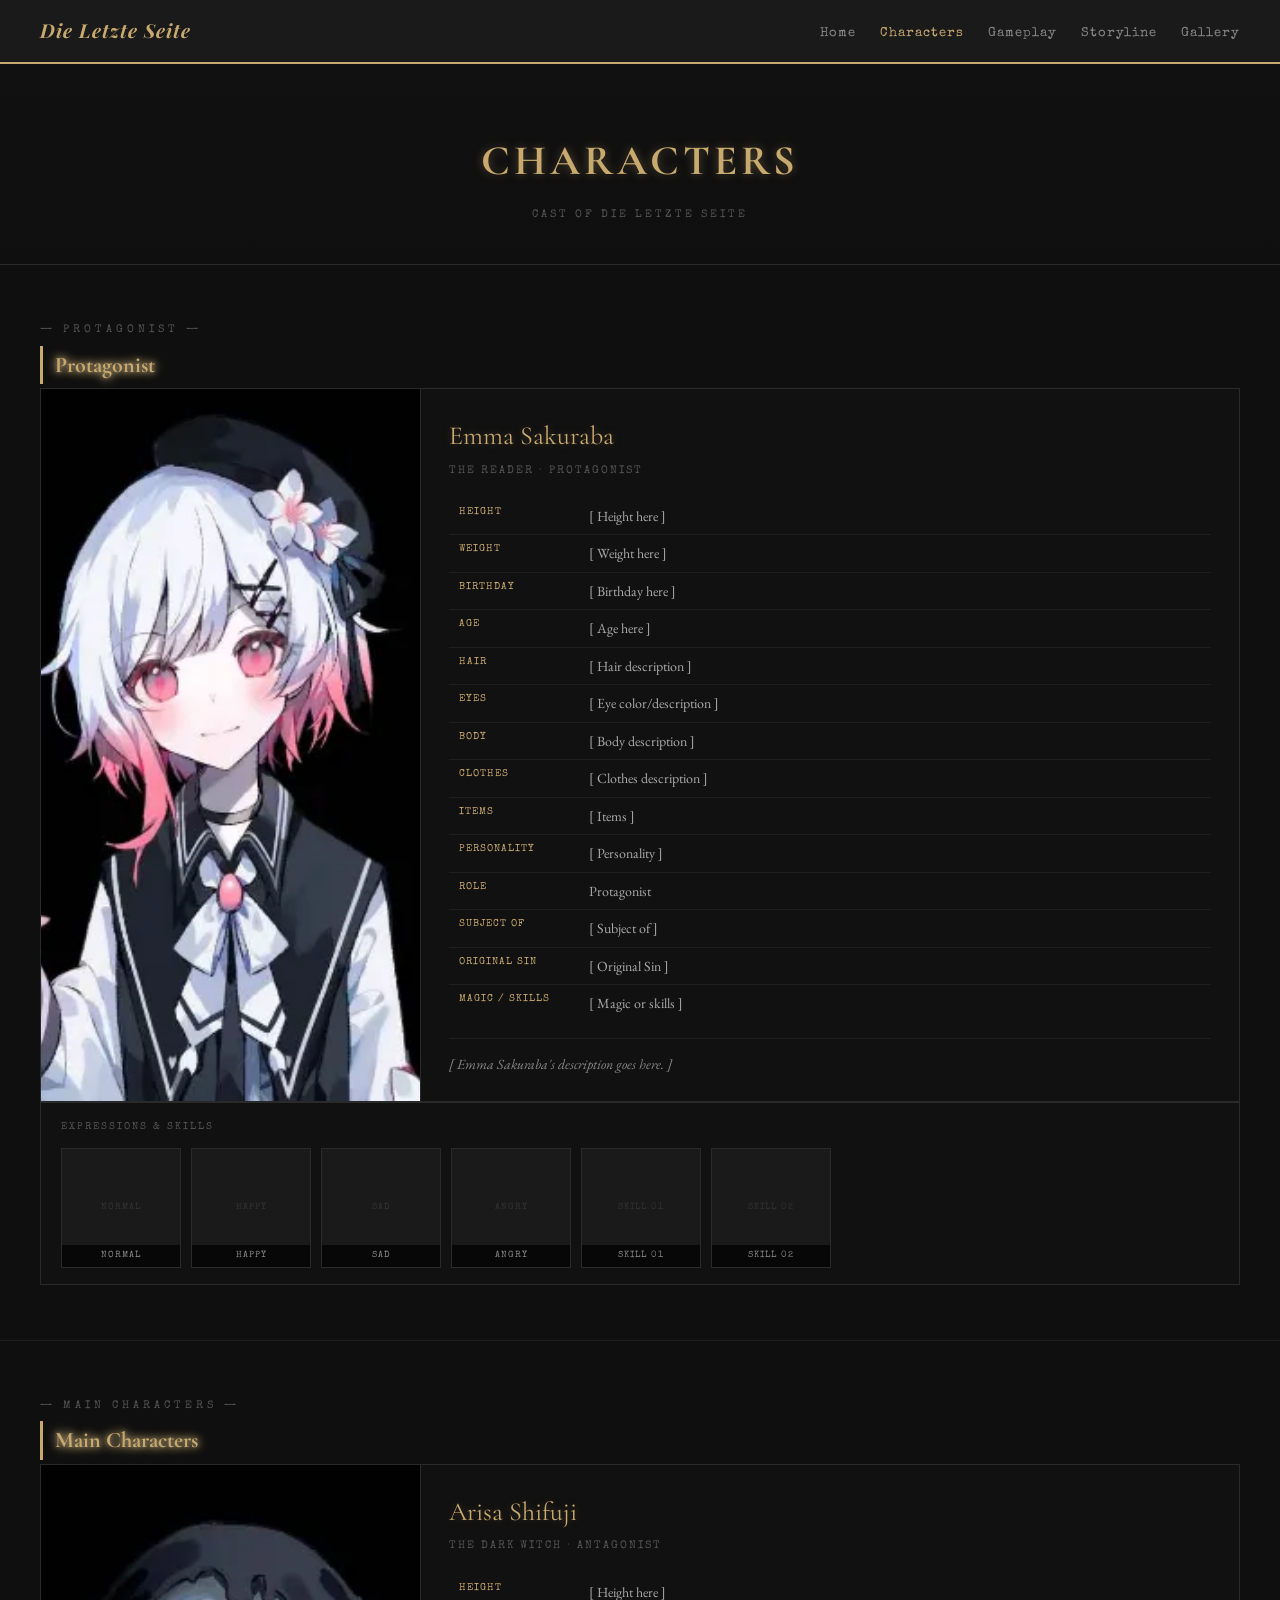
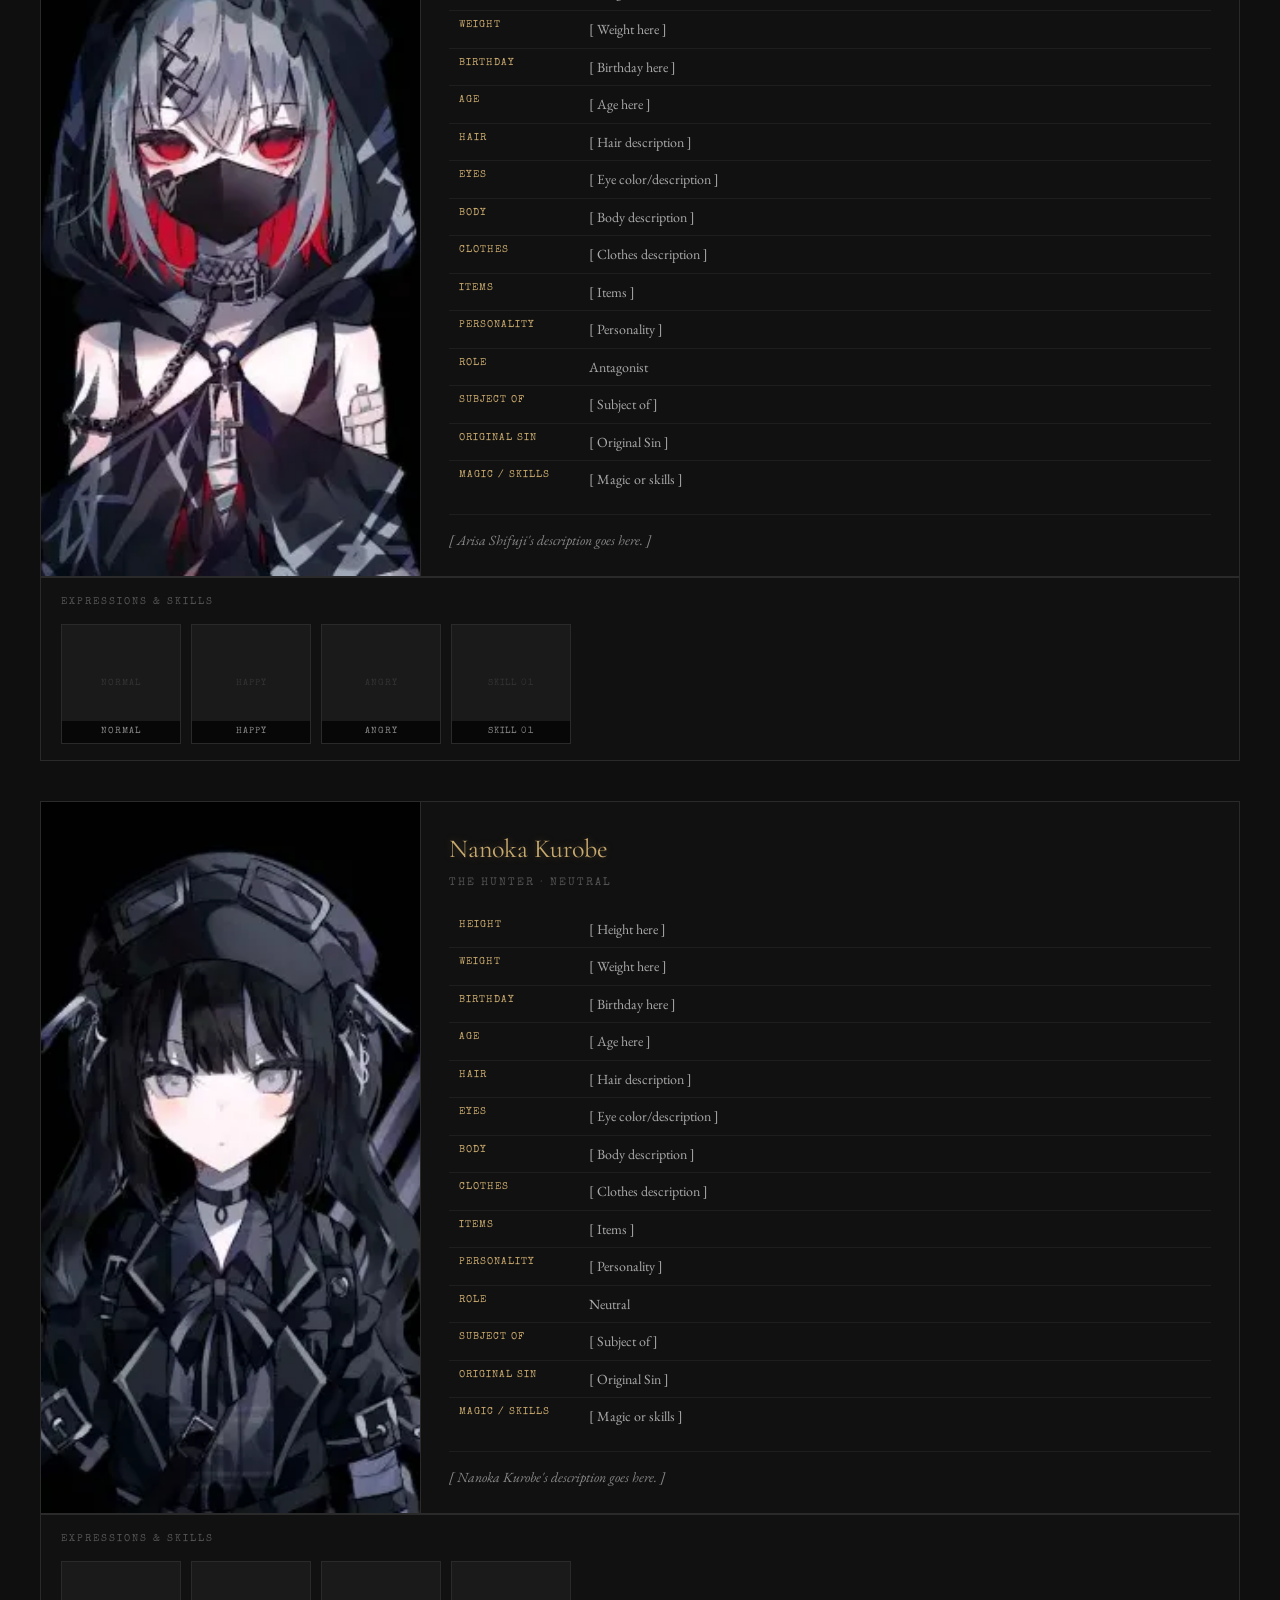
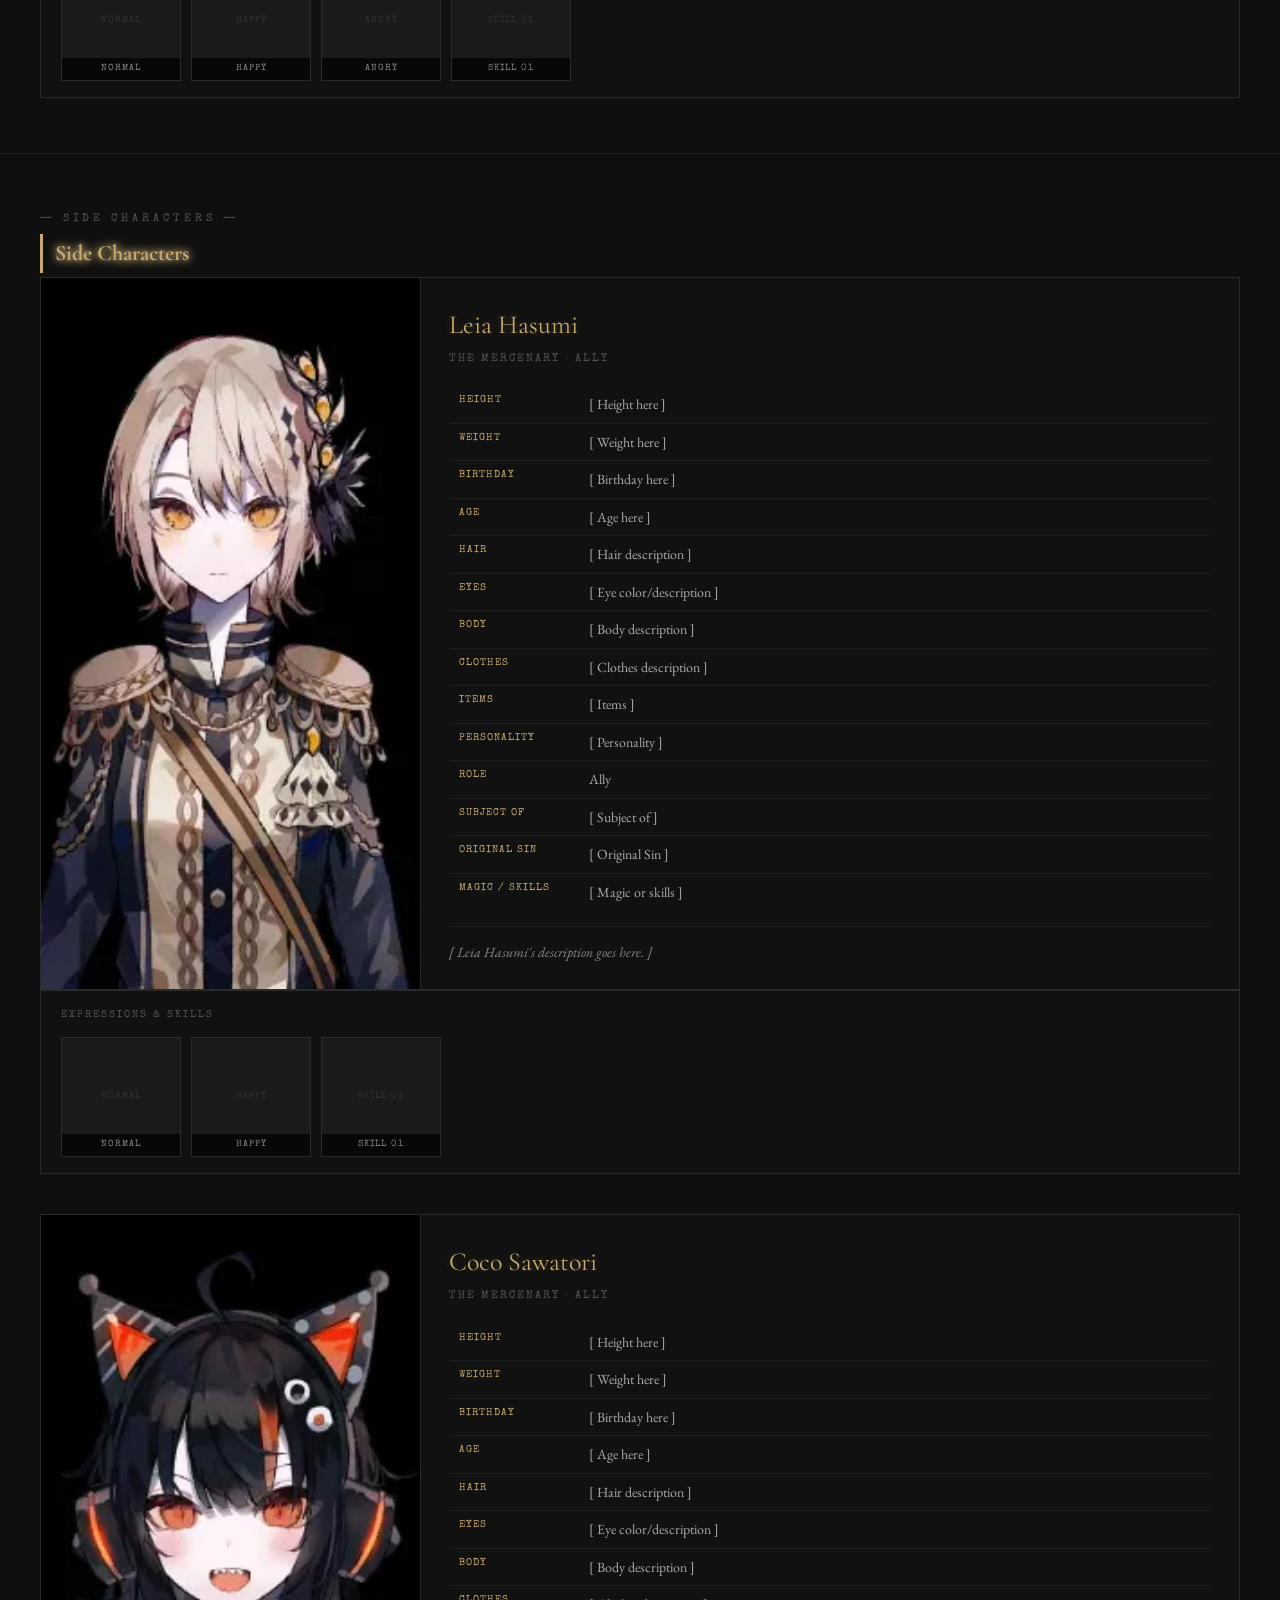
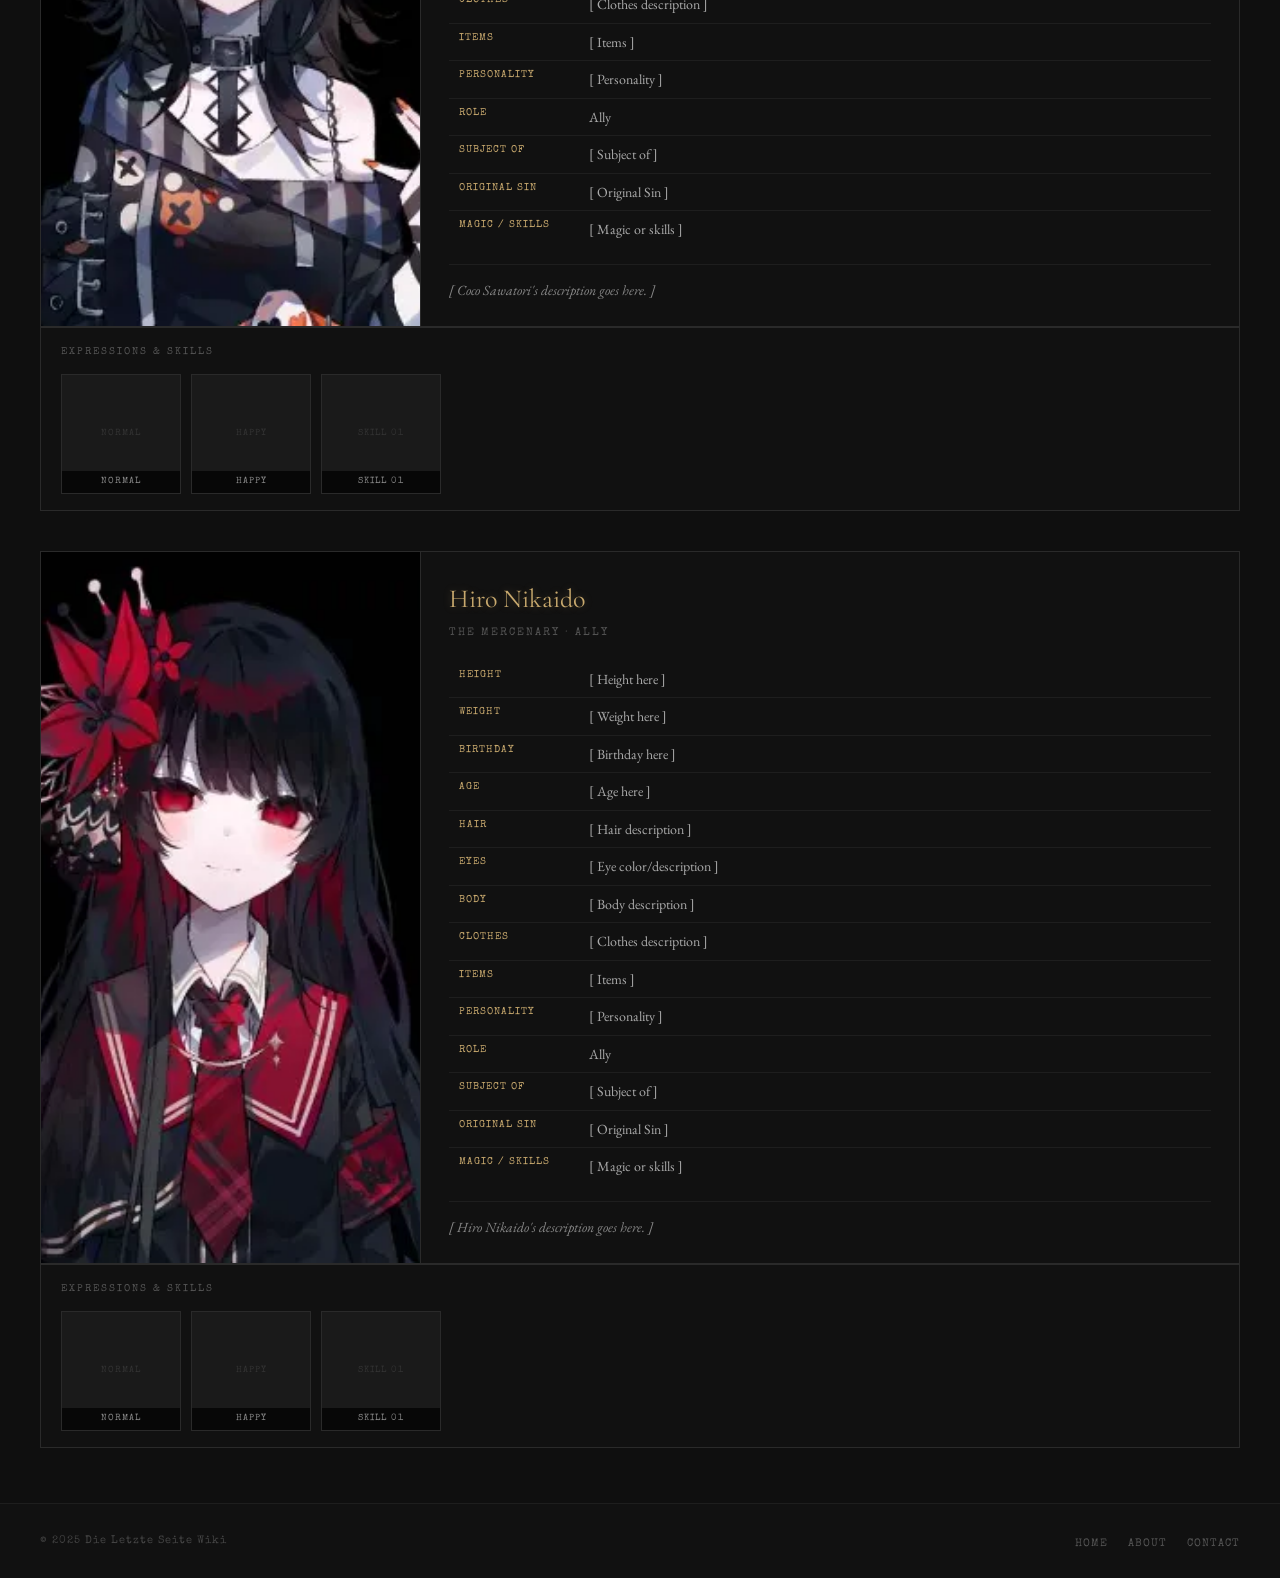
==== characters.html @ 49b115cf "pages, formatting, functions Added the separate pages for characters, storyline, and gameplay. Fixed" ====
<!DOCTYPE html>
<html lang="en">
<head>
  <meta charset="UTF-8" />
  <meta name="viewport" content="width=device-width, initial-scale=1.0" />
  <title>Characters — Die Letzte Seite Wiki</title>
  <link href="https://fonts.googleapis.com/css2?family=Playfair+Display:ital,wght@0,700;0,900;1,400&family=EB+Garamond:ital,wght@0,400;1,400&family=Special+Elite&display=swap" rel="stylesheet" />
  <link href="https://fonts.googleapis.com/css2?family=Cormorant+Garamond:wght@400;700;900&display=swap" rel="stylesheet">
  <link rel="stylesheet" href="style.css">
</head>
<body>

  <nav class="navbar">
    <h1><a href="index.html" style="text-decoration:none; color:inherit;">Die Letzte Seite</a></h1>
    <ul>
      <li><a href="index.html">Home</a></li>
      <li><a href="characters.html" class="nav-active">Characters</a></li>
      <li><a href="gameplay.html">Gameplay</a></li>
      <li><a href="storyline.html">Storyline</a></li>
      <li><a href="gallery.html">Gallery</a></li>
    </ul>
  </nav>

  
  <div class="page-banner">
    <h2>CHARACTERS</h2>
    <p>Cast of Die Letzte Seite</p>
  </div>

  
  <section class="char-section" id="emma">
    <p class="char-group-label">— Protagonist —</p>
    <h2 class="section-title">Protagonist</h2>

    <div class="char-card fade">
      <div class="char-top">

        
        <div class="char-mugshot">
          <img src="assets/images/sakuraba.png" alt="Emma Sakuraba" />
        </div>

        
        <div class="char-bio">
          <div class="char-name">Emma Sakuraba</div>
          <div class="char-alias">The Reader &middot; Protagonist</div>

          <table class="bio-table">
            <tr><td>Height</td><td>[ Height here ]</td></tr>
            <tr><td>Weight</td><td>[ Weight here ]</td></tr>
            <tr><td>Birthday</td><td>[ Birthday here ]</td></tr>
            <tr><td>Age</td><td>[ Age here ]</td></tr>
            <tr><td>Hair</td><td>[ Hair description ]</td></tr>
            <tr><td>Eyes</td><td>[ Eye color/description ]</td></tr>
            <tr><td>Body</td><td>[ Body description ]</td></tr>
            <tr><td>Clothes</td><td>[ Clothes description ]</td></tr>
            <tr><td>Items</td><td>[ Items ]</td></tr>
            <tr><td>Personality</td><td>[ Personality ]</td></tr>
            <tr><td>Role</td><td>Protagonist</td></tr>
            <tr><td>Subject of</td><td>[ Subject of ]</td></tr>
            <tr><td>Original Sin</td><td>[ Original Sin ]</td></tr>
            <tr><td>Magic / Skills</td><td>[ Magic or skills ]</td></tr>
          </table>

          <div class="bio-desc">
            [ Emma Sakuraba's description goes here. ]
          </div>
        </div>

      </div>

      
      <div class="char-gallery">
        <div class="char-gallery-label">Expressions &amp; Skills</div>
        <div class="char-gallery-grid">
          <div class="char-gallery-item">
            <img src="assets/images/emma_exp1.png" alt="Emma Normal" onerror="this.style.display='none'; this.nextElementSibling.style.display='flex';" />
            <div class="placeholder" style="display:none;">Normal</div>
            <div class="char-gallery-item-label">Normal</div>
          </div>
          <div class="char-gallery-item">
            <div class="placeholder">Happy</div>
            <div class="char-gallery-item-label">Happy</div>
          </div>
          <div class="char-gallery-item">
            <div class="placeholder">Sad</div>
            <div class="char-gallery-item-label">Sad</div>
          </div>
          <div class="char-gallery-item">
            <div class="placeholder">Angry</div>
            <div class="char-gallery-item-label">Angry</div>
          </div>
          <div class="char-gallery-item">
            <div class="placeholder">Skill 01</div>
            <div class="char-gallery-item-label">Skill 01</div>
          </div>
          <div class="char-gallery-item">
            <div class="placeholder">Skill 02</div>
            <div class="char-gallery-item-label">Skill 02</div>
          </div>
        </div>
      </div>
    </div>
  </section>

  
  <section class="char-section" id="arisa">
    <p class="char-group-label">— Main Characters —</p>
    <h2 class="section-title">Main Characters</h2>

    <!-- Arisa Shifuji -->
    <div class="char-card fade">
      <div class="char-top">
        <div class="char-mugshot">
          <img src="assets/images/arisa.png" alt="Arisa Shifuji" />
        </div>
        <div class="char-bio">
          <div class="char-name">Arisa Shifuji</div>
          <div class="char-alias">The Dark Witch &middot; Antagonist</div>
          <table class="bio-table">
            <tr><td>Height</td><td>[ Height here ]</td></tr>
            <tr><td>Weight</td><td>[ Weight here ]</td></tr>
            <tr><td>Birthday</td><td>[ Birthday here ]</td></tr>
            <tr><td>Age</td><td>[ Age here ]</td></tr>
            <tr><td>Hair</td><td>[ Hair description ]</td></tr>
            <tr><td>Eyes</td><td>[ Eye color/description ]</td></tr>
            <tr><td>Body</td><td>[ Body description ]</td></tr>
            <tr><td>Clothes</td><td>[ Clothes description ]</td></tr>
            <tr><td>Items</td><td>[ Items ]</td></tr>
            <tr><td>Personality</td><td>[ Personality ]</td></tr>
            <tr><td>Role</td><td>Antagonist</td></tr>
            <tr><td>Subject of</td><td>[ Subject of ]</td></tr>
            <tr><td>Original Sin</td><td>[ Original Sin ]</td></tr>
            <tr><td>Magic / Skills</td><td>[ Magic or skills ]</td></tr>
          </table>
          <div class="bio-desc">[ Arisa Shifuji's description goes here. ]</div>
        </div>
      </div>
      <div class="char-gallery">
        <div class="char-gallery-label">Expressions &amp; Skills</div>
        <div class="char-gallery-grid">
          <div class="char-gallery-item"><div class="placeholder">Normal</div><div class="char-gallery-item-label">Normal</div></div>
          <div class="char-gallery-item"><div class="placeholder">Happy</div><div class="char-gallery-item-label">Happy</div></div>
          <div class="char-gallery-item"><div class="placeholder">Angry</div><div class="char-gallery-item-label">Angry</div></div>
          <div class="char-gallery-item"><div class="placeholder">Skill 01</div><div class="char-gallery-item-label">Skill 01</div></div>
        </div>
      </div>
    </div>

    <!-- Nanoka Kurobe -->
    <div class="char-card fade" id="nanoka">
      <div class="char-top">
        <div class="char-mugshot">
          <img src="assets/images/nanoka.png" alt="Nanoka Kurobe" />
        </div>
        <div class="char-bio">
          <div class="char-name">Nanoka Kurobe</div>
          <div class="char-alias">The Hunter &middot; Neutral</div>
          <table class="bio-table">
            <tr><td>Height</td><td>[ Height here ]</td></tr>
            <tr><td>Weight</td><td>[ Weight here ]</td></tr>
            <tr><td>Birthday</td><td>[ Birthday here ]</td></tr>
            <tr><td>Age</td><td>[ Age here ]</td></tr>
            <tr><td>Hair</td><td>[ Hair description ]</td></tr>
            <tr><td>Eyes</td><td>[ Eye color/description ]</td></tr>
            <tr><td>Body</td><td>[ Body description ]</td></tr>
            <tr><td>Clothes</td><td>[ Clothes description ]</td></tr>
            <tr><td>Items</td><td>[ Items ]</td></tr>
            <tr><td>Personality</td><td>[ Personality ]</td></tr>
            <tr><td>Role</td><td>Neutral</td></tr>
            <tr><td>Subject of</td><td>[ Subject of ]</td></tr>
            <tr><td>Original Sin</td><td>[ Original Sin ]</td></tr>
            <tr><td>Magic / Skills</td><td>[ Magic or skills ]</td></tr>
          </table>
          <div class="bio-desc">[ Nanoka Kurobe's description goes here. ]</div>
        </div>
      </div>
      <div class="char-gallery">
        <div class="char-gallery-label">Expressions &amp; Skills</div>
        <div class="char-gallery-grid">
          <div class="char-gallery-item"><div class="placeholder">Normal</div><div class="char-gallery-item-label">Normal</div></div>
          <div class="char-gallery-item"><div class="placeholder">Happy</div><div class="char-gallery-item-label">Happy</div></div>
          <div class="char-gallery-item"><div class="placeholder">Angry</div><div class="char-gallery-item-label">Angry</div></div>
          <div class="char-gallery-item"><div class="placeholder">Skill 01</div><div class="char-gallery-item-label">Skill 01</div></div>
        </div>
      </div>
    </div>

  </section>

  
  <section class="char-section" id="leia">
    <p class="char-group-label">— Side Characters —</p>
    <h2 class="section-title">Side Characters</h2>

    <!-- Leia Hasumi -->
    <div class="char-card fade">
      <div class="char-top">
        <div class="char-mugshot">
          <img src="assets/images/leia.png" alt="Leia Hasumi" />
        </div>
        <div class="char-bio">
          <div class="char-name">Leia Hasumi</div>
          <div class="char-alias">The Mercenary &middot; Ally</div>
          <table class="bio-table">
            <tr><td>Height</td><td>[ Height here ]</td></tr>
            <tr><td>Weight</td><td>[ Weight here ]</td></tr>
            <tr><td>Birthday</td><td>[ Birthday here ]</td></tr>
            <tr><td>Age</td><td>[ Age here ]</td></tr>
            <tr><td>Hair</td><td>[ Hair description ]</td></tr>
            <tr><td>Eyes</td><td>[ Eye color/description ]</td></tr>
            <tr><td>Body</td><td>[ Body description ]</td></tr>
            <tr><td>Clothes</td><td>[ Clothes description ]</td></tr>
            <tr><td>Items</td><td>[ Items ]</td></tr>
            <tr><td>Personality</td><td>[ Personality ]</td></tr>
            <tr><td>Role</td><td>Ally</td></tr>
            <tr><td>Subject of</td><td>[ Subject of ]</td></tr>
            <tr><td>Original Sin</td><td>[ Original Sin ]</td></tr>
            <tr><td>Magic / Skills</td><td>[ Magic or skills ]</td></tr>
          </table>
          <div class="bio-desc">[ Leia Hasumi's description goes here. ]</div>
        </div>
      </div>
      <div class="char-gallery">
        <div class="char-gallery-label">Expressions &amp; Skills</div>
        <div class="char-gallery-grid">
          <div class="char-gallery-item"><div class="placeholder">Normal</div><div class="char-gallery-item-label">Normal</div></div>
          <div class="char-gallery-item"><div class="placeholder">Happy</div><div class="char-gallery-item-label">Happy</div></div>
          <div class="char-gallery-item"><div class="placeholder">Skill 01</div><div class="char-gallery-item-label">Skill 01</div></div>
        </div>
      </div>
    </div>

    <!-- Coco Sawatori -->
    <div class="char-card fade" id="coco">
      <div class="char-top">
        <div class="char-mugshot">
          <img src="assets/images/coco.png" alt="Coco Sawatori" />
        </div>
        <div class="char-bio">
          <div class="char-name">Coco Sawatori</div>
          <div class="char-alias">The Mercenary &middot; Ally</div>
          <table class="bio-table">
            <tr><td>Height</td><td>[ Height here ]</td></tr>
            <tr><td>Weight</td><td>[ Weight here ]</td></tr>
            <tr><td>Birthday</td><td>[ Birthday here ]</td></tr>
            <tr><td>Age</td><td>[ Age here ]</td></tr>
            <tr><td>Hair</td><td>[ Hair description ]</td></tr>
            <tr><td>Eyes</td><td>[ Eye color/description ]</td></tr>
            <tr><td>Body</td><td>[ Body description ]</td></tr>
            <tr><td>Clothes</td><td>[ Clothes description ]</td></tr>
            <tr><td>Items</td><td>[ Items ]</td></tr>
            <tr><td>Personality</td><td>[ Personality ]</td></tr>
            <tr><td>Role</td><td>Ally</td></tr>
            <tr><td>Subject of</td><td>[ Subject of ]</td></tr>
            <tr><td>Original Sin</td><td>[ Original Sin ]</td></tr>
            <tr><td>Magic / Skills</td><td>[ Magic or skills ]</td></tr>
          </table>
          <div class="bio-desc">[ Coco Sawatori's description goes here. ]</div>
        </div>
      </div>
      <div class="char-gallery">
        <div class="char-gallery-label">Expressions &amp; Skills</div>
        <div class="char-gallery-grid">
          <div class="char-gallery-item"><div class="placeholder">Normal</div><div class="char-gallery-item-label">Normal</div></div>
          <div class="char-gallery-item"><div class="placeholder">Happy</div><div class="char-gallery-item-label">Happy</div></div>
          <div class="char-gallery-item"><div class="placeholder">Skill 01</div><div class="char-gallery-item-label">Skill 01</div></div>
        </div>
      </div>
    </div>

    <!-- Hiro Nikaido -->
    <div class="char-card fade" id="hiro">
      <div class="char-top">
        <div class="char-mugshot">
          <img src="assets/images/hiro.png" alt="Hiro Nikaido" />
        </div>
        <div class="char-bio">
          <div class="char-name">Hiro Nikaido</div>
          <div class="char-alias">The Mercenary &middot; Ally</div>
          <table class="bio-table">
            <tr><td>Height</td><td>[ Height here ]</td></tr>
            <tr><td>Weight</td><td>[ Weight here ]</td></tr>
            <tr><td>Birthday</td><td>[ Birthday here ]</td></tr>
            <tr><td>Age</td><td>[ Age here ]</td></tr>
            <tr><td>Hair</td><td>[ Hair description ]</td></tr>
            <tr><td>Eyes</td><td>[ Eye color/description ]</td></tr>
            <tr><td>Body</td><td>[ Body description ]</td></tr>
            <tr><td>Clothes</td><td>[ Clothes description ]</td></tr>
            <tr><td>Items</td><td>[ Items ]</td></tr>
            <tr><td>Personality</td><td>[ Personality ]</td></tr>
            <tr><td>Role</td><td>Ally</td></tr>
            <tr><td>Subject of</td><td>[ Subject of ]</td></tr>
            <tr><td>Original Sin</td><td>[ Original Sin ]</td></tr>
            <tr><td>Magic / Skills</td><td>[ Magic or skills ]</td></tr>
          </table>
          <div class="bio-desc">[ Hiro Nikaido's description goes here. ]</div>
        </div>
      </div>
      <div class="char-gallery">
        <div class="char-gallery-label">Expressions &amp; Skills</div>
        <div class="char-gallery-grid">
          <div class="char-gallery-item"><div class="placeholder">Normal</div><div class="char-gallery-item-label">Normal</div></div>
          <div class="char-gallery-item"><div class="placeholder">Happy</div><div class="char-gallery-item-label">Happy</div></div>
          <div class="char-gallery-item"><div class="placeholder">Skill 01</div><div class="char-gallery-item-label">Skill 01</div></div>
        </div>
      </div>
    </div>

  </section>

  <footer>
    <p>&copy; 2025 Die Letzte Seite Wiki</p>
    <ul>
      <li><a href="index.html">Home</a></li>
      <li><a href="#">About</a></li>
      <li><a href="mailto:jezekielbolofer09@gmail.com" target="_blank">Contact</a></li>
    </ul>
  </footer>
---- style.css ----
* { margin: 0; padding: 0; box-sizing: border-box; }
html { scroll-behavior: smooth; }

.fade {
  opacity: 0;
  transform: translateY(35px);
  transition: opacity 0.9s ease, transform 0.9s ease;
  animation: fade-fallback 0.6s ease 1.2s forwards;
}
@keyframes fade-fallback {
  to { opacity: 1; transform: translateY(0); }
}
.fade.show {
  opacity: 1;
  transform: translateY(0);
  animation: none;
}

body {
  background-color: #0f0f0f;
  color: #ddd;
  font-family: 'EB Garamond', Georgia, serif;
  font-size: 17px;
  line-height: 1.75;
}

.navbar {
  background-color: #1a1a1a;
  padding: 14px 40px;
  display: flex;
  align-items: center;
  justify-content: space-between;
  border-bottom: 2px solid #c8a96e;
  position: sticky;
  top: 0;
  z-index: 50;
}
.navbar h1 {
  font-family: 'Playfair Display', serif;
  font-style: italic;
  font-size: 1.2rem;
  color: #c8a96e;
  letter-spacing: 1px;
}
.navbar ul { list-style: none; display: flex; gap: 24px; }
.navbar ul li a {
  font-family: 'Special Elite', monospace;
  color: #888;
  text-decoration: none;
  font-size: 13px;
  letter-spacing: 1px;
  transition: color 0.2s;
}
.navbar ul li a:hover { color: #c8a96e; }

.hero { 
  text-align: center;
  padding: 90px 20px 70px;
  background: url('assets/images/sakurabg.jpg') center center / cover no-repeat;
  background-attachment: fixed;
  border-bottom: 1px solid #2a2a2a;
  font-family: 'EB Garamond', serif;
  color: #fff; 
  position: relative;
}
.hero::before {
  content: '';
  position: absolute;
  top: 0; left: 0; right: 0; bottom: 0;
  background: linear-gradient(to bottom, rgba(0,0,0,0.8), rgba(0,0,0,0.6));
  z-index: 0;
}
.hero * {
  position: relative;
  z-index: 1;
}
.hero p.eyebrow {
  font-family: 'Special Elite', monospace;
  font-size: 12px;
  letter-spacing: 4px;
  text-transform: uppercase;
  color: #d5d5d5;
  margin-bottom: 14px;
  text-shadow: 0 0 6px #caaf7d, 0 0 12px #caaf7d;
}
.hero h2 {
  font-family: 'Cormorant Garamond', serif;
  font-weight: 900;
  font-size: 52px;
  color: #dbb56f;
  letter-spacing: 3px;
  margin-bottom: 4px;
  text-shadow: 0 0 10px #caaf7d, 0 0 20px #caaf7d, 0 0 30px #caaf7d;
}
.hero h2 em {
  display: block;
  font-size: 22px;
  font-weight: 400;
  color: #c28f48;
  letter-spacing: 6px;
  margin-top: 4px;
  text-shadow: 0 0 6px #e8d8b1, 0 0 12px #e8d8b1;
}
.hero hr {
  border: none;
  border-top: 1px solid #2a2a2a;
  width: 120px;
  margin: 20px auto;
  text-shadow: 0 0 6px #f5d78e, 0 0 12px #f5d78e;
}
.hero p.desc {
  font-style: italic;
  color: #d5d5d5;
  font-size: 15px;
  max-width: 460px;
  margin: 0 auto 28px;
  text-shadow: 0 0 6px #e7c484;
}
.hero-btns { display: flex; gap: 12px; justify-content: center; }
.btn-fill {
  font-family: 'Special Elite', monospace;
  font-size: 12px;
  letter-spacing: 2px;
  text-transform: uppercase;
  text-decoration: none;
  padding: 10px 24px;
  background: #c8a96e;
  color: #111;
  border: none;
  cursor: pointer;
  transition: background 0.2s;
}
.btn-fill:hover { background: #d4b483; }
.btn-outline {
  font-family: 'Special Elite', monospace;
  font-size: 12px;
  letter-spacing: 2px;
  text-transform: uppercase;
  text-decoration: none;
  padding: 10px 24px;
  background: transparent;
  color: #c8a96e;
  border: 1px solid #2a2a2a;
  cursor: pointer;
  transition: border-color 0.2s;
}
.btn-outline:hover { border-color: #c8a96e; }

.section { padding: 55px 40px; }
.section + .section { border-top: 1px solid #1e1e1e; }
.section-title {
  font-family: 'Cormorant Garamond', serif;
  font-size: 22px;
  color: #c8a96e;
  margin-bottom: 4px;
  padding-left: 12px;
  border-left: 3px solid #c8a96e;
  text-shadow: 0 0 4px #8a7a5e, 0 0 8px #8a7a5e, 0 0 12px #f5d78e;
}
.section-sub {
  font-family: 'Special Elite', monospace;
  font-size: 11px;
  letter-spacing: 2px;
  text-transform: uppercase;
  color: #555;
  padding-left: 15px;
  margin-bottom: 24px;
}
.video-container {
  max-width: 800px;
  margin: 0 auto;
  border: 1px solid #2a2a2a;
  padding: 8px;
  background: #1a1a1a;
}
.video-container video {
  width: 100%;
  height: auto;
  display: block;
}

.carousel-outer { position: relative; overflow: hidden; }
.carousel-clip { overflow: hidden; }
.carousel-track {
  display: flex;
  gap: 12px;
  transition: transform 0.4s ease;
}
.carousel-slide {
  min-width: calc(50% - 6px);
  flex-shrink: 0;
  background: #1a1a1a;
  border: 1px solid #2a2a2a;
  overflow: hidden;
}
.slide-thumb {
  width: 100%;
  aspect-ratio: 16 / 9;
  display: flex;
  align-items: center;
  justify-content: center;
  font-family: 'Special Elite', monospace;
  font-size: 11px;
  letter-spacing: 3px;
  text-transform: uppercase;
  color: #333;
}
.slide-caption {
  padding: 10px 14px;
  border-top: 1px solid #2a2a2a;
}
.slide-caption strong {
  display: block;
  font-family: 'Playfair Display', serif;
  font-style: italic;
  font-size: 15px;
  color: #ddd;
  margin-bottom: 2px;
}
.slide-caption span {
  font-family: 'Special Elite', monospace;
  font-size: 11px;
  letter-spacing: 2px;
  color: #555;
  text-transform: uppercase;
}

.carousel-btn {
  position: absolute;
  top: calc(50% - 22px);
  width: 36px; height: 36px;
  background: #1a1a1a;
  border: 1px solid #2a2a2a;
  color: #c8a96e;
  font-size: 20px;
  display: flex; align-items: center; justify-content: center;
  cursor: pointer;
  z-index: 5;
  transition: background 0.2s, color 0.2s;
  user-select: none;
}
.carousel-btn:hover { background: #c8a96e; color: #111; }
.btn-prev { left: 6px; }
.btn-next { right: 6px; }

.carousel-dots {
  display: flex;
  justify-content: center;
  gap: 8px;
  margin-top: 14px;
}
.cdot {
  width: 7px; height: 7px;
  background: #222;
  border: 1px solid #333;
  cursor: pointer;
  transition: background 0.2s;
}
.cdot.active { background: #c8a96e; border-color: #c8a96e; }

.story-block {
  margin-top: 34px;
  max-width: 780px;
  color: #aaa;
}

.story-block p {
  margin-bottom: 14px;
}

.story-highlight {
  font-family: 'Playfair Display', serif;
  font-style: italic;
  color: #c8a96e;
  border-left: 2px solid #c8a96e;
  padding-left: 12px;
  margin: 16px 0
}

.bento {
  display: grid;
  grid-template-columns: repeat(3, 1fr);
  grid-template-rows: 220px 180px;
  gap: 8px;
}
.bento-cell {
  position: relative;
  overflow: hidden;
  border: 1px solid #2a2a2a;
  cursor: pointer;
  transition: border-color 0.25s;
}
.bento-cell:hover { border-color: #c8a96e; }
.bento-cell.featured { grid-column: span 2; grid-row: span 2; }
.bento-cell.tall { grid-row: span 2; }

.bento-fill {
  width: 100%; height: 100%;
  display: flex; align-items: center; justify-content: center;
  font-family: 'Special Elite', monospace;
  font-size: 11px;
  letter-spacing: 3px;
  color: #2a2a2a;
  text-transform: uppercase;
}

.bento-tag {
  position: absolute; bottom: 0; left: 0; right: 0;
  padding: 8px 12px;
  background: linear-gradient(to top, rgba(0,0,0,0.85), transparent);
}
.bento-tag strong {
  display: block;
  font-family: 'Playfair Display', serif;
  font-style: italic;
  font-size: 14px;
  color: #c8a96e;
}
.bento-tag span {
  font-family: 'Special Elite', monospace;
  font-size: 10px;
  letter-spacing: 2px;
  text-transform: uppercase;
  color: #666;
}

table.char-table {
  width: 100%;
  border-collapse: collapse;
}
table.char-table thead tr {
  background: #1a1a1a;
  border-bottom: 1px solid #c8a96e;
}
table.char-table th {
  font-family: 'Special Elite', monospace;
  font-size: 11px;
  letter-spacing: 2px;
  text-transform: uppercase;
  color: #c8a96e;
  padding: 10px 16px;
  text-align: left;
  font-weight: normal;
}
table.char-table tbody tr { border-bottom: 1px solid #1e1e1e; transition: background 0.15s; }
table.char-table tbody tr:hover { background: #1a1a1a; }
table.char-table td { padding: 11px 16px; font-size: 15px; color: #aaa; }
table.char-table td:first-child {
  font-family: 'Special Elite', monospace;
  font-size: 12px;
  color: #555;
}
table.char-table td:nth-child(2) {
  font-family: 'Playfair Display', serif;
  font-style: italic;
  color: #ddd;
}
.role-badge {
  font-family: 'Special Elite', monospace;
  font-size: 10px;
  letter-spacing: 1px;
  text-transform: uppercase;
  padding: 3px 9px;
  border: 1px solid #2a2a2a;
  color: #6ea8c8;
}

.updates-list { display: flex; flex-direction: column; }
.update-row {
  display: grid;
  grid-template-columns: 130px 1fr auto;
  align-items: center;
  gap: 16px;
  padding: 14px 0;
  border-bottom: 1px solid #1e1e1e;
}
.update-row:last-child { border-bottom: none; }
.upd-date {
  font-family: 'Special Elite', monospace;
  font-size: 11px;
  letter-spacing: 1px;
  color: #555;
  text-transform: uppercase;
}
.upd-title {
  font-family: 'Playfair Display', serif;
  font-style: italic;
  font-size: 15px;
  color: #ccc;
}
.upd-tag {
  font-family: 'Special Elite', monospace;
  font-size: 10px;
  letter-spacing: 1px;
  text-transform: uppercase;
  color: #c8a96e;
  white-space: nowrap;
}

.req-section { background: #111; border-top: 1px solid #1e1e1e; }

table.req-table {
  width: 100%;
  max-width: 760px;
  border-collapse: collapse;
  border: 1px solid #2a2a2a;
}
table.req-table caption {
  font-family: 'Special Elite', monospace;
  font-size: 11px;
  letter-spacing: 2px;
  text-transform: uppercase;
  color: #444;
  text-align: left;
  padding-bottom: 10px;
}
table.req-table thead tr {
  background: #1a1a1a;
  border-bottom: 1px solid #c8a96e;
}
table.req-table th {
  font-family: 'Special Elite', monospace;
  font-size: 11px;
  letter-spacing: 2px;
  text-transform: uppercase;
  color: #c8a96e;
  padding: 11px 18px;
  text-align: left;
  font-weight: normal;
}
table.req-table tbody tr { border-bottom: 1px solid #1e1e1e; }
table.req-table tbody tr:last-child { border-bottom: none; }
table.req-table tbody tr:hover { background: #161616; }
table.req-table td {
  padding: 10px 18px;
  font-size: 14px;
  color: #888;
  vertical-align: middle;
}
table.req-table td:first-child {
  font-family: 'Special Elite', monospace;
  font-size: 10px;
  letter-spacing: 2px;
  text-transform: uppercase;
  color: #555;
  background: #131313;
  border-right: 1px solid #1e1e1e;
  width: 110px;
}

footer {
  background: #111;
  border-top: 1px solid #1e1e1e;
  padding: 22px 40px;
  display: flex;
  align-items: center;
  justify-content: space-between;
  flex-wrap: wrap;
  gap: 12px;
}
footer p {
  font-family: 'Special Elite', monospace;
  font-size: 11px;
  color: #444;
  letter-spacing: 1px;
}
footer ul { list-style: none; display: flex; gap: 20px; }
footer ul li a {
  font-family: 'Special Elite', monospace;
  font-size: 11px;
  letter-spacing: 1px;
  text-transform: uppercase;
  color: #555;
  text-decoration: none;
  transition: color 0.2s;
}
footer ul li a:hover { color: #c8a96e; }
#story {
  background: linear-gradient(to bottom, #0f0f0f, #0a0a0a);
  padding: 80px 20px;
  width: 100vw;
  position: relative;
  left: 50%;
  right: 50%;
  margin-left: -50vw;
  margin-right: -50vw;
  border-top: 1px solid #1e1e1e;
  border-bottom: 1px solid #1e1e1e;
}

#story .story-container {
  max-width: 900px;
  margin: 0 auto;
  padding: 0 20px;
}

#story .section-title {
  text-align: center;
  border-left: none;
  padding-left: 0;
  margin-bottom: 30px;
  font-size: 28px;
  letter-spacing: 4px;
  text-shadow: 0 0 8px #c8a96e, 0 0 15px #c8a96e;
}

#story .story-block {
  margin-top: 0;
  max-width: 100%;
  text-align: center;
  color: #ccc;
}

#story .story-block p {
  margin-bottom: 25px;
  font-size: 18px;
  line-height: 1.8;
  text-align: center;
}

#story .story-highlight {
  font-size: 24px;
  border-left: none;
  padding: 20px 40px;
  margin: 30px 0;
  text-align: center;
  background: rgba(200, 169, 110, 0.05);
  border-top: 1px solid rgba(200, 169, 110, 0.3);
  border-bottom: 1px solid rgba(200, 169, 110, 0.3);
  color: #dbb56f;
  font-weight: 700;
  letter-spacing: 1px;
}

#story .story-block strong {
  color: #c8a96e;
  font-weight: normal;
}
.hero-video-container {
  max-width: 700px;
  margin: 30px auto 20px;
  border: 2px solid rgba(200, 169, 110, 0.3);
  padding: 6px;
  background: rgba(0, 0, 0, 0.4);
  backdrop-filter: blur(3px);
  border-radius: 8px;
  box-shadow: 0 0 30px rgba(0, 0, 0, 0.6), 0 0 15px rgba(200, 169, 110, 0.3);
  transition: all 0.3s ease;
}

.hero-video-container:hover {
  border-color: #c8a96e;
  box-shadow: 0 0 40px rgba(0, 0, 0, 0.8), 0 0 25px rgba(200, 169, 110, 0.5);
  transform: translateY(-2px);
}

.hero-video-container video {
  width: 100%;
  height: auto;
  display: block;
  border-radius: 4px;
}
@media (max-width: 1024px) {
  .section {
    padding: 45px 30px;
  }
  
  .bento {
    grid-template-rows: 180px 150px;
  }
  
  .hero h2 {
    font-size: 48px;
  }
}

@media (max-width: 768px) {
  .navbar {
    padding: 12px 20px;
    flex-direction: column;
    gap: 10px;
  }
  
  .navbar h1 {
    font-size: 1.1rem;
  }
  
  .navbar ul {
    gap: 15px;
    flex-wrap: wrap;
    justify-content: center;
    width: 100%;
  }
  
  .navbar ul li a {
    font-size: 11px;
  }
  .hero {
    padding: 50px 15px 40px;
  }
  
  .hero h2 {
    font-size: 36px;
  }
  
  .hero h2 em {
    font-size: 16px;
    letter-spacing: 4px;
  }
  
  .hero p.desc {
    font-size: 14px;
    max-width: 100%;
    padding: 0 10px;
  }
  
  .hero-btns {
    flex-direction: column;
    gap: 10px;
    max-width: 250px;
    margin: 0 auto;
  }
  
  .btn-fill, .btn-outline {
    width: 100%;
    text-align: center;
    padding: 12px 20px;
  }
  
  .hero-video-container {
    max-width: 100%;
    margin: 20px auto 15px;
  }
  .section {
    padding: 40px 20px;
  }
  
  .section-title {
    font-size: 20px;
    padding-left: 8px;
  }
  
  .section-sub {
    font-size: 10px;
    padding-left: 11px;
    margin-bottom: 20px;
  }
  
  #story {
    padding: 60px 15px;
  }
  
  #story .story-block p {
    font-size: 16px;
  }
  
  #story .story-highlight {
    font-size: 20px;
    padding: 15px 20px;
  }
  .carousel-slide {
    min-width: 100%;
  }
  
  .carousel-btn {
    width: 30px;
    height: 30px;
    font-size: 16px;
    top: calc(50% - 15px);
  }
  
  .slide-caption strong {
    font-size: 14px;
  }
  
  .slide-caption span {
    font-size: 10px;
  }
  .bento {
    grid-template-columns: repeat(2, 1fr);
    grid-template-rows: auto;
    gap: 6px;
  }
  
  .bento-cell.featured {
    grid-column: span 2;
    grid-row: span 1;
    aspect-ratio: 16/9;
  }
  
  .bento-cell.tall {
    grid-row: span 1;
    aspect-ratio: 4/5;
  }
  
  .bento-tag strong {
    font-size: 12px;
  }
  
  .bento-tag span {
    font-size: 9px;
  }
  .char-table, .req-table {
    display: block;
    overflow-x: auto;
    white-space: nowrap;
  }
  
  .char-table td {
    padding: 8px 12px;
    font-size: 14px;
  }
  
  .role-badge {
    font-size: 9px;
    padding: 2px 6px;
  }
  
  .req-table td {
    padding: 8px 12px;
    font-size: 13px;
  }
  
  .req-table td:first-child {
    width: auto;
    font-size: 9px;
  }
  .update-row {
    grid-template-columns: 100px 1fr auto;
    gap: 10px;
    padding: 12px 0;
  }
  
  .upd-date {
    font-size: 10px;
  }
  
  .upd-title {
    font-size: 14px;
  }
  
  .upd-tag {
    font-size: 9px;
  }
  footer {
    padding: 20px;
    flex-direction: column;
    text-align: center;
    gap: 10px;
  }
  
  footer ul {
    gap: 15px;
  }
  
  footer ul li a {
    font-size: 10px;
  }
}

@media (max-width: 480px) {
  .navbar {
    padding: 10px;
  }
  
  .navbar ul {
    gap: 8px;
  }
  
  .navbar ul li a {
    font-size: 10px;
    padding: 4px 5px;
  }
  
  .hero h2 {
    font-size: 28px;
  }
  
  .hero h2 em {
    font-size: 14px;
    letter-spacing: 3px;
  }
  
  .hero p.eyebrow {
    font-size: 10px;
    letter-spacing: 3px;
  }
  
  .section-title {
    font-size: 18px;
  }
  
  .bento {
    grid-template-columns: 1fr;
  }
  
  .bento-cell.featured {
    grid-column: span 1;
  }
  
  .bento-cell.tall {
    aspect-ratio: 16/9;
  }
  
  .update-row {
    grid-template-columns: 1fr;
    gap: 5px;
    text-align: center;
  }
  
  .upd-date, .upd-title, .upd-tag {
    text-align: center;
  }
  
  .upd-tag {
    justify-self: center;
  }
  
  footer ul {
    flex-wrap: wrap;
    justify-content: center;
  }
}

@media (max-width: 900px) and (orientation: landscape) {
  .hero {
    padding: 40px 20px;
  }
  
  .hero-video-container {
    max-width: 500px;
  }
  
  .bento {
    grid-template-rows: 160px 140px;
  }
}

.navbar ul li a.nav-active { color: #c8a96e; }

.page-banner {
  background: linear-gradient(to bottom, #111, #0f0f0f);
  padding: 60px 40px 40px;
  border-bottom: 1px solid #2a2a2a;
  text-align: center;
}
.page-banner h2 {
  font-family: 'Cormorant Garamond', serif;
  font-size: 42px;
  color: #c8a96e;
  letter-spacing: 4px;
  text-shadow: 0 0 10px rgba(200,169,110,0.4);
}
.page-banner p {
  font-family: 'Special Elite', monospace;
  font-size: 11px;
  letter-spacing: 3px;
  text-transform: uppercase;
  color: #555;
  margin-top: 8px;
}

.rating-section { text-align: center; padding: 50px 40px; border-top: 1px solid #1e1e1e; }
.stars { display: flex; justify-content: center; gap: 8px; margin: 16px 0; }
.star { font-size: 32px; color: #333; cursor: pointer; transition: color 0.2s, transform 0.1s; user-select: none; }
.star:hover, .star.active { color: #c8a96e; transform: scale(1.15); }
.rating-label { font-family: 'Special Elite', monospace; font-size: 11px; letter-spacing: 2px; text-transform: uppercase; color: #555; margin-top: 8px; }
.rating-score { font-family: 'Cormorant Garamond', serif; font-size: 42px; color: #c8a96e; line-height: 1; margin-bottom: 4px; }
.rating-count { font-family: 'Special Elite', monospace; font-size: 11px; color: #555; letter-spacing: 1px; }
.rating-submitted { font-family: 'EB Garamond', serif; font-style: italic; color: #c8a96e; font-size: 14px; margin-top: 10px; display: none; }

.char-section { padding: 55px 40px; border-top: 1px solid #1e1e1e; }
.char-section:first-of-type { border-top: none; }
.char-group-label { font-family: 'Special Elite', monospace; font-size: 11px; letter-spacing: 4px; text-transform: uppercase; color: #555; margin-bottom: 6px; }

.char-card { border: 1px solid #2a2a2a; margin-bottom: 40px; background: #111; }
.char-card:last-child { margin-bottom: 0; }

.char-top { display: grid; grid-template-columns: 380px 1fr; border-bottom: 1px solid #2a2a2a; }

.char-mugshot { border-right: 1px solid #2a2a2a; overflow: hidden; min-height: 380px; display: flex; align-items: stretch; }
.char-mugshot img { width: 100%; height: 100%; object-fit: cover; object-position: top center; display: block; }
.char-mugshot .mugshot-placeholder { width: 100%; background: #1a1a1a; display: flex; align-items: center; justify-content: center; font-family: 'Special Elite', monospace; font-size: 11px; letter-spacing: 2px; color: #333; text-transform: uppercase; }

.char-bio { padding: 24px 28px; }
.char-name { font-family: 'Cormorant Garamond', serif; font-size: 26px; color: #c8a96e; margin-bottom: 2px; text-shadow: 0 0 8px rgba(200,169,110,0.3); }
.char-alias { font-family: 'Special Elite', monospace; font-size: 11px; letter-spacing: 2px; color: #555; text-transform: uppercase; margin-bottom: 18px; }

.bio-table { width: 100%; border-collapse: collapse; margin-bottom: 16px; }
.bio-table tr { border-bottom: 1px solid #1e1e1e; }
.bio-table tr:last-child { border-bottom: none; }
.bio-table td { padding: 6px 10px; font-size: 14px; vertical-align: top; }
.bio-table td:first-child { font-family: 'Special Elite', monospace; font-size: 10px; letter-spacing: 1px; text-transform: uppercase; color: #c8a96e; width: 130px; white-space: nowrap; }
.bio-table td:last-child { color: #aaa; }

.bio-desc { font-size: 14px; color: #888; font-style: italic; line-height: 1.7; border-top: 1px solid #1e1e1e; padding-top: 14px; margin-top: 6px; }

.char-gallery { padding: 16px 20px; border-top: 1px solid #2a2a2a; }
.char-gallery-label { font-family: 'Special Elite', monospace; font-size: 10px; letter-spacing: 2px; text-transform: uppercase; color: #555; margin-bottom: 12px; }
.char-gallery-grid { display: flex; gap: 10px; flex-wrap: wrap; }

.char-gallery-item { width: 120px; height: 120px; border: 1px solid #2a2a2a; overflow: hidden; position: relative; transition: border-color 0.2s; }
.char-gallery-item:hover { border-color: #c8a96e; }
.char-gallery-item img { width: 100%; height: 100%; object-fit: cover; display: block; }
.char-gallery-item .placeholder { width: 100%; height: 100%; background: #1a1a1a; display: flex; align-items: center; justify-content: center; font-family: 'Special Elite', monospace; font-size: 9px; letter-spacing: 1px; color: #333; text-transform: uppercase; text-align: center; padding: 8px; }
.char-gallery-item-label { position: absolute; bottom: 0; left: 0; right: 0; background: rgba(0,0,0,0.75); font-family: 'Special Elite', monospace; font-size: 9px; letter-spacing: 1px; color: #888; text-transform: uppercase; padding: 3px 6px; text-align: center; }

.gameplay-desc { max-width: 760px; color: #888; font-size: 15px; line-height: 1.8; font-style: italic; }
.gameplay-desc p { margin-bottom: 12px; }
.gameplay-desc p:last-child { margin-bottom: 0; }
.gameplay-subsection { margin-top: 32px; padding-top: 24px; border-top: 1px solid #1e1e1e; }
.gameplay-sub-title { font-family: 'Cormorant Garamond', serif; font-size: 18px; color: #c8a96e; margin-bottom: 6px; font-weight: 700; letter-spacing: 1px; }

table.controls-table { width: 100%; border-collapse: collapse; margin-top: 8px; }
table.controls-table thead tr { background: #1a1a1a; border-bottom: 1px solid #c8a96e; }
table.controls-table th { font-family: 'Special Elite', monospace; font-size: 11px; letter-spacing: 2px; text-transform: uppercase; color: #c8a96e; padding: 10px 16px; text-align: left; font-weight: normal; }
table.controls-table tbody tr { border-bottom: 1px solid #1e1e1e; transition: background 0.15s; }
table.controls-table tbody tr:hover { background: #1a1a1a; }
table.controls-table td { padding: 12px 16px; font-size: 15px; color: #aaa; vertical-align: middle; }
table.controls-table td:first-child { font-family: 'Special Elite', monospace; font-size: 12px; color: #ddd; width: 160px; }
table.controls-table td.ctrl-icon { width: 100px; text-align: center; }
table.controls-table td.ctrl-icon img { max-width: 80px; max-height: 60px; object-fit: contain; display: block; margin: 0 auto; }
table.controls-table td.ctrl-icon .icon-placeholder { width: 60px; height: 60px; background: #1a1a1a; border: 1px solid #2a2a2a; display: flex; align-items: center; justify-content: center; font-family: 'Special Elite', monospace; font-size: 9px; letter-spacing: 1px; color: #444; text-transform: uppercase; margin: 0 auto; }

.key-badge { display: inline-block; background: #1a1a1a; border: 1px solid #c8a96e; color: #c8a96e; font-family: 'Special Elite', monospace; font-size: 11px; letter-spacing: 1px; padding: 3px 10px; margin-right: 4px; }

.story-overall { max-width: 820px; color: #888; font-size: 16px; line-height: 1.85; }
.story-overall p { margin-bottom: 16px; }
.story-overall p:last-child { margin-bottom: 0; }
.story-overall strong { color: #c8a96e; font-weight: normal; }

table.flow-table { width: 100%; border-collapse: collapse; border: 1px solid #2a2a2a; table-layout: fixed; }
table.flow-table thead tr { background: #1a1a1a; border-bottom: 1px solid #c8a96e; }
table.flow-table th { font-family: 'Special Elite', monospace; font-size: 10px; letter-spacing: 2px; text-transform: uppercase; color: #c8a96e; padding: 14px 10px; text-align: center; font-weight: normal; border-right: 1px solid #2a2a2a; }
table.flow-table th:last-child { border-right: none; }
table.flow-table tbody tr { border-top: 1px solid #1e1e1e; }
table.flow-table td { padding: 18px 12px; text-align: center; vertical-align: top; border-right: 1px solid #1a1a1a; position: relative; }
table.flow-table td:last-child { border-right: none; }

.flow-step { font-family: 'Special Elite', monospace; font-size: 9px; letter-spacing: 3px; text-transform: uppercase; color: #555; margin-bottom: 8px; }
.flow-icon { font-size: 28px; margin-bottom: 8px; display: block; }
.flow-icon img { width: 36px; height: 36px; object-fit: contain; margin: 0 auto 8px; display: block; }
.flow-title { font-family: 'Cormorant Garamond', serif; font-size: 16px; color: #ddd; margin-bottom: 4px; }
.flow-desc { font-size: 13px; color: #555; font-style: italic; }
.flow-arrow { position: absolute; right: -1px; top: 50%; transform: translateY(-50%); color: #c8a96e; font-size: 18px; z-index: 2; pointer-events: none; }

.chapter-block { margin-bottom: 40px; border: 1px solid #2a2a2a; background: #111; }
.chapter-block:last-child { margin-bottom: 0; }
.chapter-header { background: #1a1a1a; padding: 14px 20px; border-bottom: 1px solid #c8a96e; display: flex; align-items: baseline; gap: 12px; }
.chapter-num { font-family: 'Special Elite', monospace; font-size: 10px; letter-spacing: 3px; text-transform: uppercase; color: #555; }
.chapter-name { font-family: 'Cormorant Garamond', serif; font-size: 20px; color: #c8a96e; }

table.chapter-table { width: 100%; border-collapse: collapse; }
table.chapter-table td { padding: 20px; vertical-align: top; border-bottom: 1px solid #1a1a1a; font-size: 15px; color: #888; line-height: 1.8; }
table.chapter-table td:last-child { border-bottom: none; }

.ch-img-cell { width: 320px; border-right: 1px solid #1e1e1e; }
.ch-img-cell img { width: 100%; display: block; border: 1px solid #2a2a2a; }
.ch-img-cell .img-placeholder { width: 100%; aspect-ratio: 16/9; background: #1a1a1a; border: 1px solid #2a2a2a; display: flex; align-items: center; justify-content: center; font-family: 'Special Elite', monospace; font-size: 11px; letter-spacing: 2px; color: #333; text-transform: uppercase; }
.ch-img-label { font-family: 'Special Elite', monospace; font-size: 10px; letter-spacing: 1px; text-transform: uppercase; color: #555; margin-top: 8px; }

.ch-text-cell strong { display: block; font-family: 'Playfair Display', serif; font-style: italic; color: #c8a96e; font-size: 16px; margin-bottom: 10px; }
.ch-text-cell p { margin-bottom: 10px; }
.ch-text-cell p:last-child { margin-bottom: 0; }

.gallery-grid { display: grid; grid-template-columns: repeat(3, 1fr); gap: 10px; }
.gallery-item { position: relative; overflow: hidden; border: 1px solid #2a2a2a; cursor: pointer; transition: border-color 0.25s; aspect-ratio: 16/9; }
.gallery-item:hover { border-color: #c8a96e; }
.gallery-item img { width: 100%; height: 100%; object-fit: cover; display: block; transition: transform 0.3s ease; }
.gallery-item:hover img { transform: scale(1.04); }
.gallery-item .placeholder { width: 100%; height: 100%; background: #1a1a1a; display: flex; align-items: center; justify-content: center; font-family: 'Special Elite', monospace; font-size: 11px; letter-spacing: 2px; color: #333; text-transform: uppercase; }
.gallery-item-label { position: absolute; bottom: 0; left: 0; right: 0; padding: 8px 12px; background: linear-gradient(to top, rgba(0,0,0,0.85), transparent); opacity: 0; transition: opacity 0.25s; }
.gallery-item:hover .gallery-item-label { opacity: 1; }
.gallery-item-label strong { display: block; font-family: 'Playfair Display', serif; font-style: italic; font-size: 13px; color: #c8a96e; }
.gallery-item-label span { font-family: 'Special Elite', monospace; font-size: 10px; letter-spacing: 1px; color: #888; text-transform: uppercase; }

.lightbox { display: none; position: fixed; inset: 0; background: rgba(0,0,0,0.92); z-index: 200; align-items: center; justify-content: center; }
.lightbox.open { display: flex; }
.lightbox img { max-width: 88vw; max-height: 88vh; object-fit: contain; border: 1px solid #2a2a2a; }
.lightbox-close { position: absolute; top: 24px; right: 32px; font-size: 28px; color: #888; cursor: pointer; font-family: 'Special Elite', monospace; transition: color 0.2s; user-select: none; }
.lightbox-close:hover { color: #c8a96e; }

@media (max-width: 768px) {
  .char-top { grid-template-columns: 1fr; }
  .char-mugshot { min-height: 200px; border-right: none; border-bottom: 1px solid #2a2a2a; }
  .char-section { padding: 40px 20px; }
  .char-gallery-item { width: 90px; height: 90px; }
  table.flow-table { display: block; overflow-x: auto; }
  .ch-img-cell { width: 100%; border-right: none; border-bottom: 1px solid #1e1e1e; }
  table.chapter-table tr { display: flex; flex-direction: column; }
  table.chapter-table td { width: 100%; }
  .gallery-grid { grid-template-columns: repeat(2, 1fr); }
  table.controls-table { display: block; overflow-x: auto; }
  .page-banner { padding: 40px 20px 30px; }
  .page-banner h2 { font-size: 32px; }
}

@media (max-width: 480px) {
  .gallery-grid { grid-template-columns: 1fr; }
  .char-gallery-item { width: 80px; height: 80px; }
}
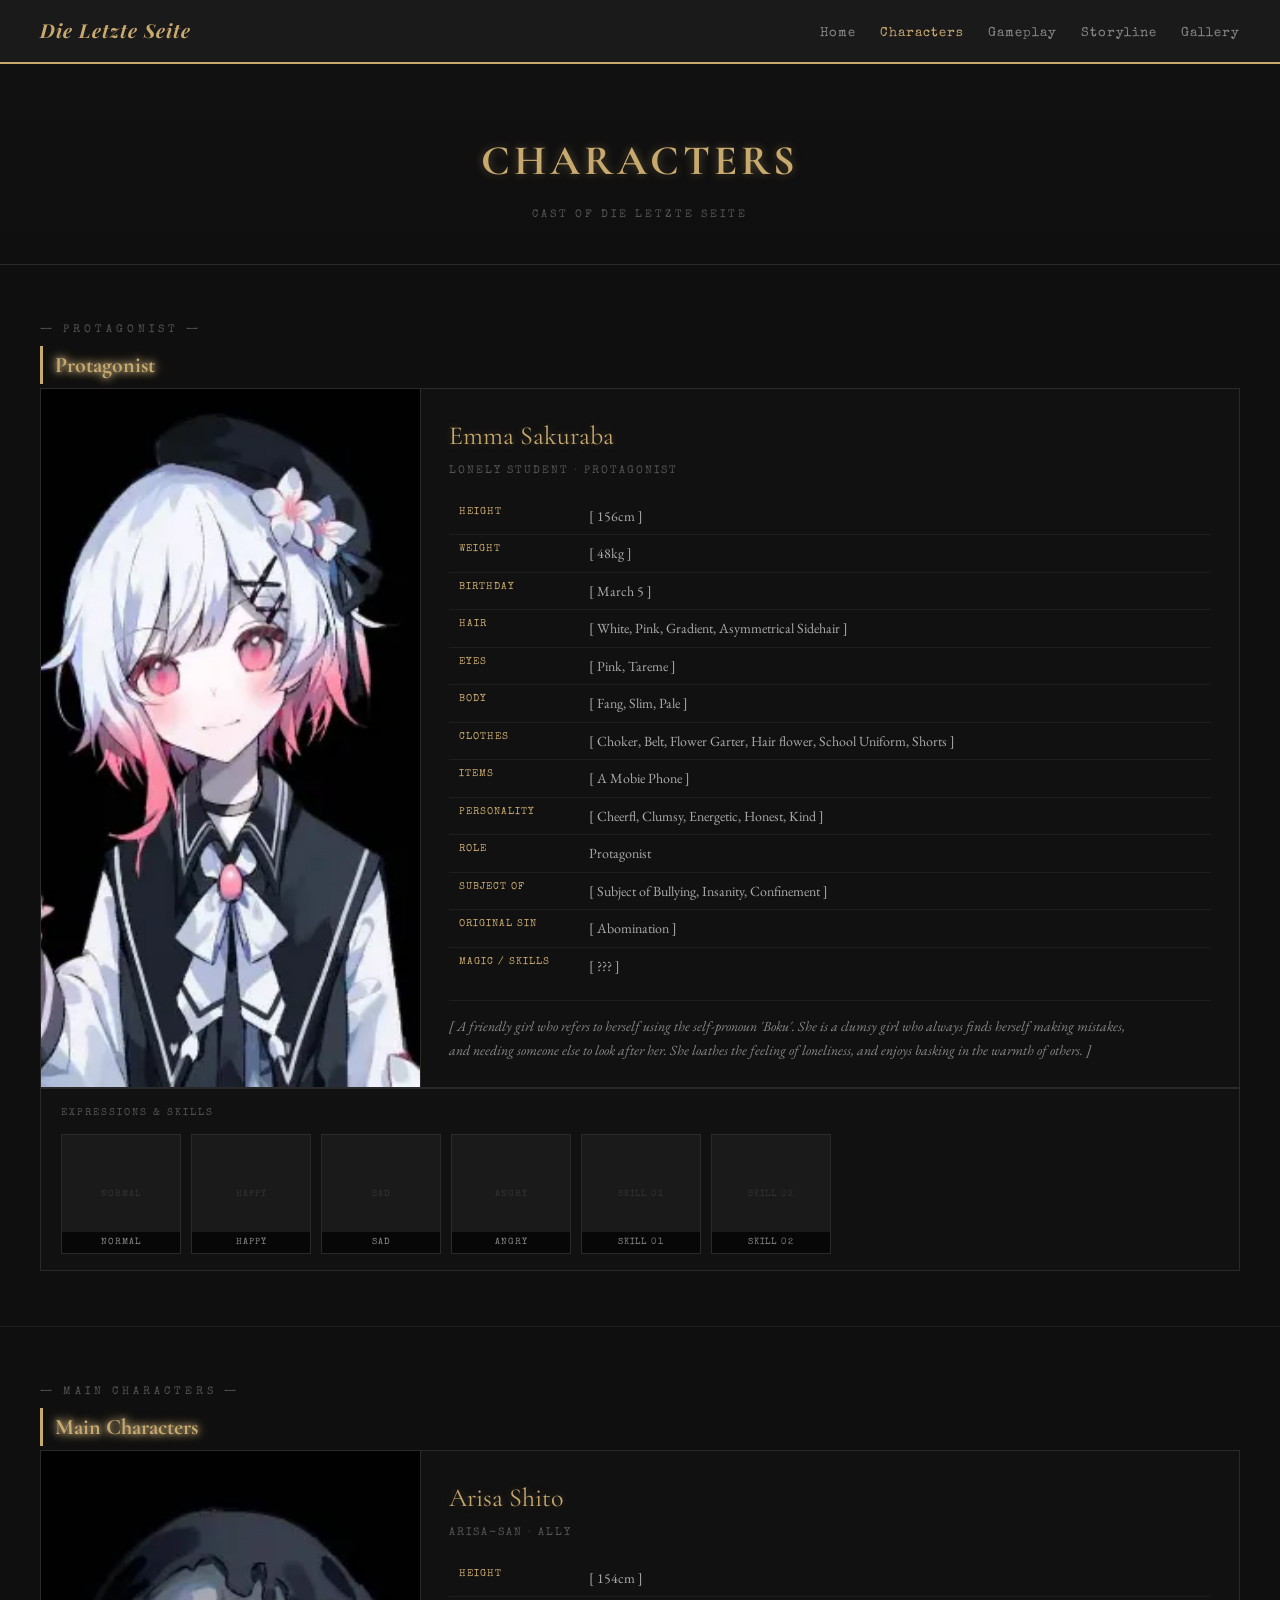
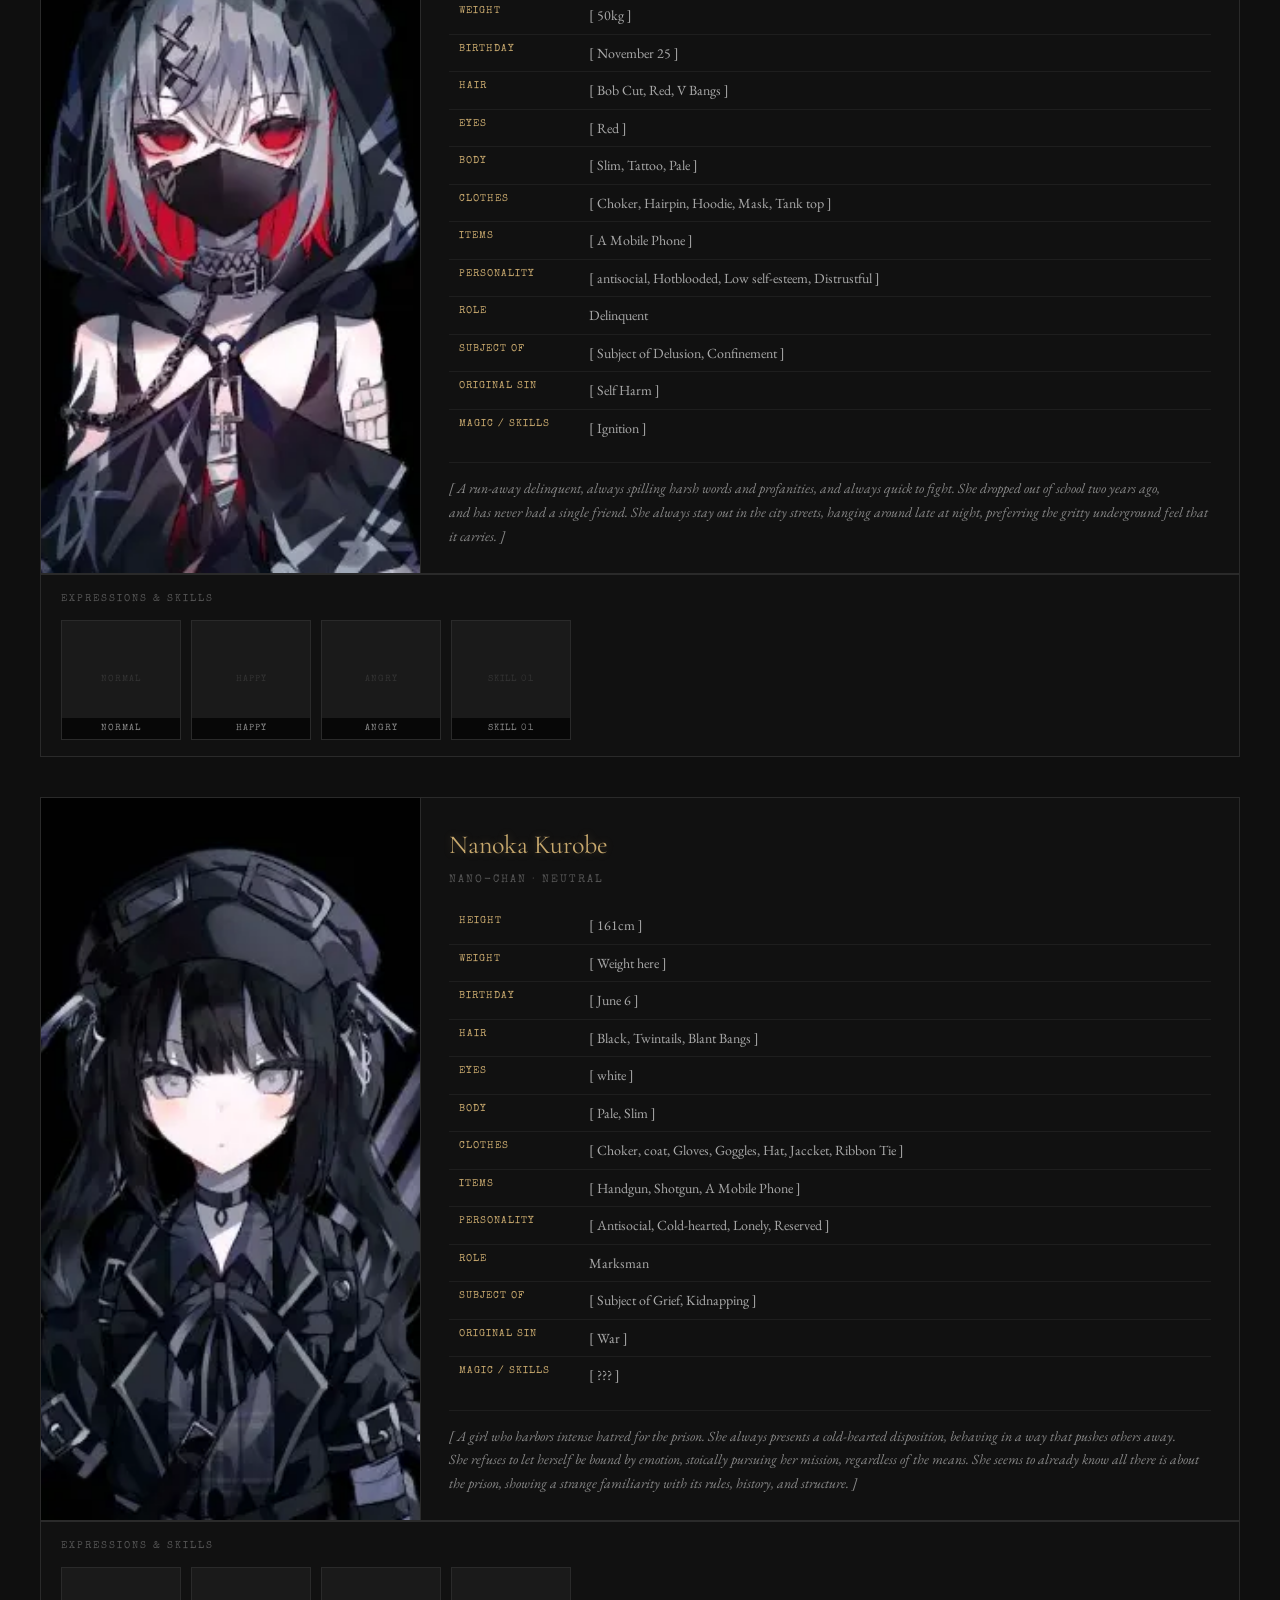
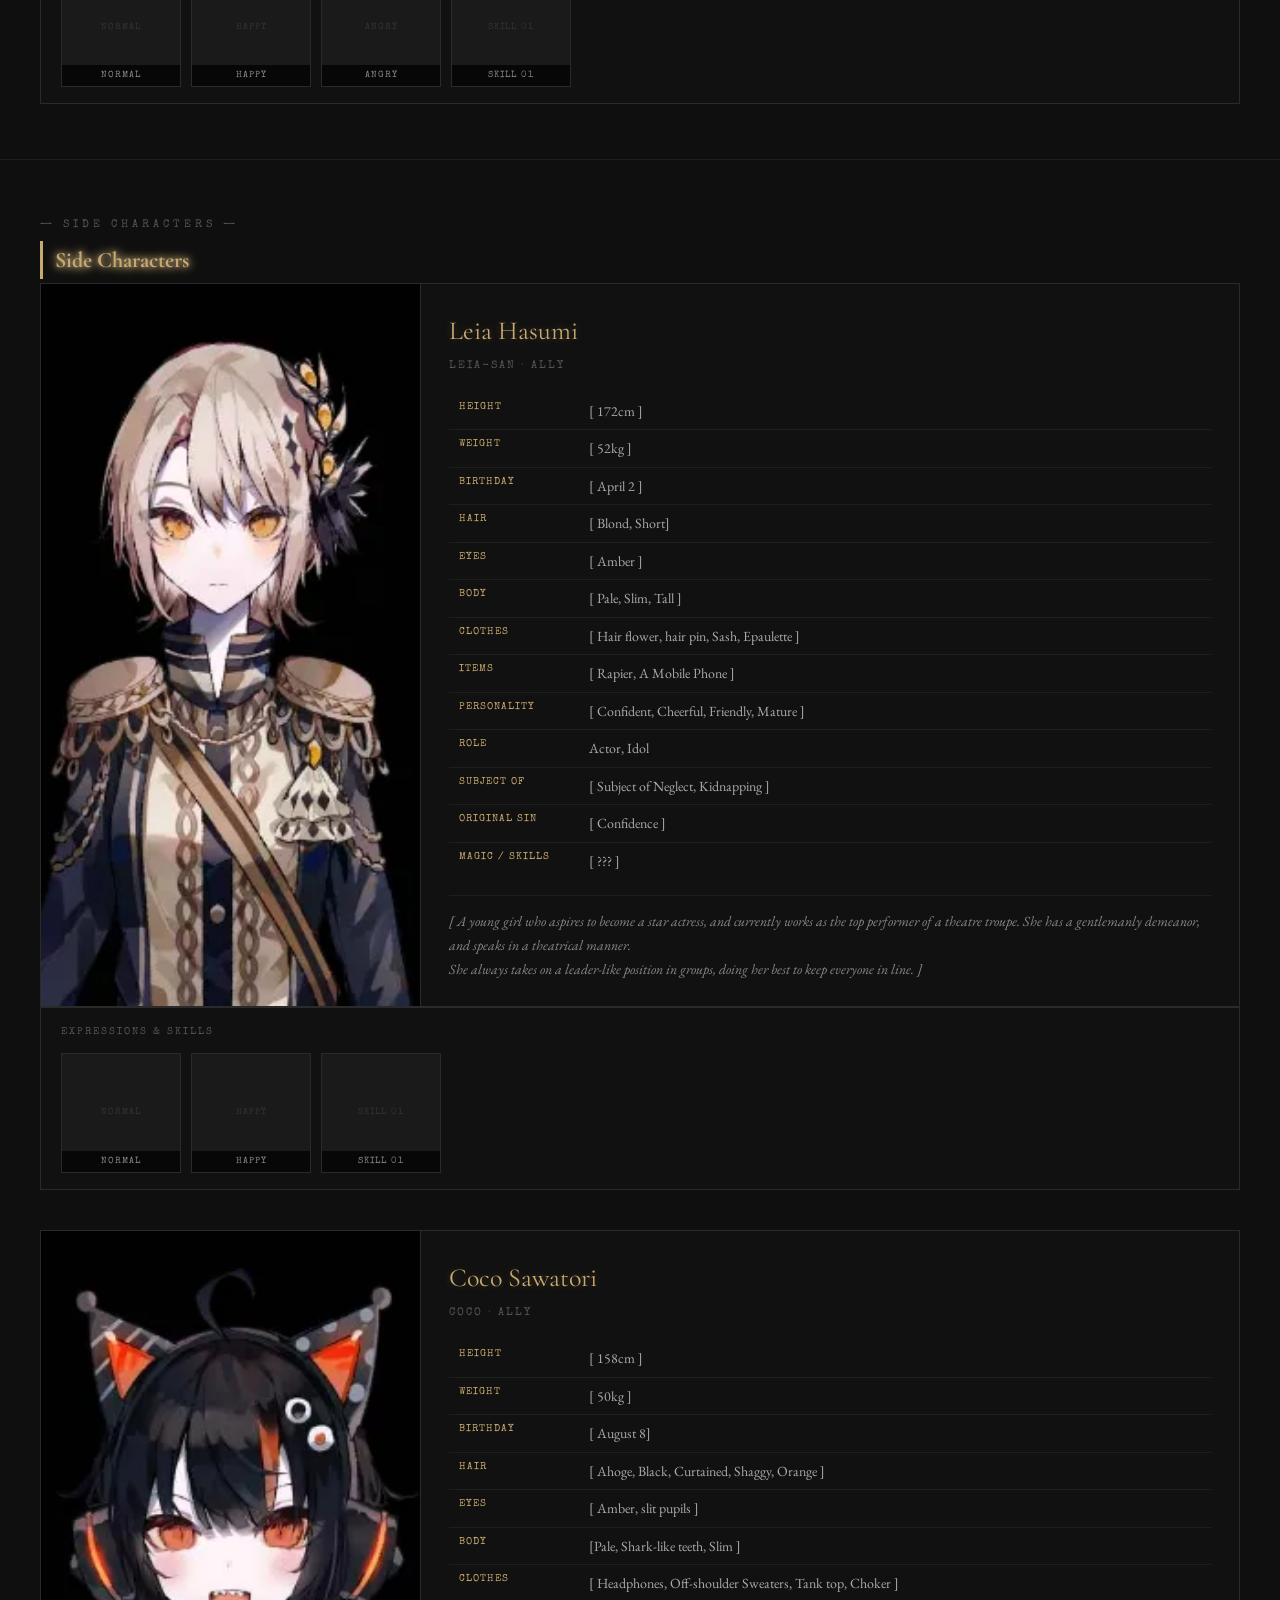
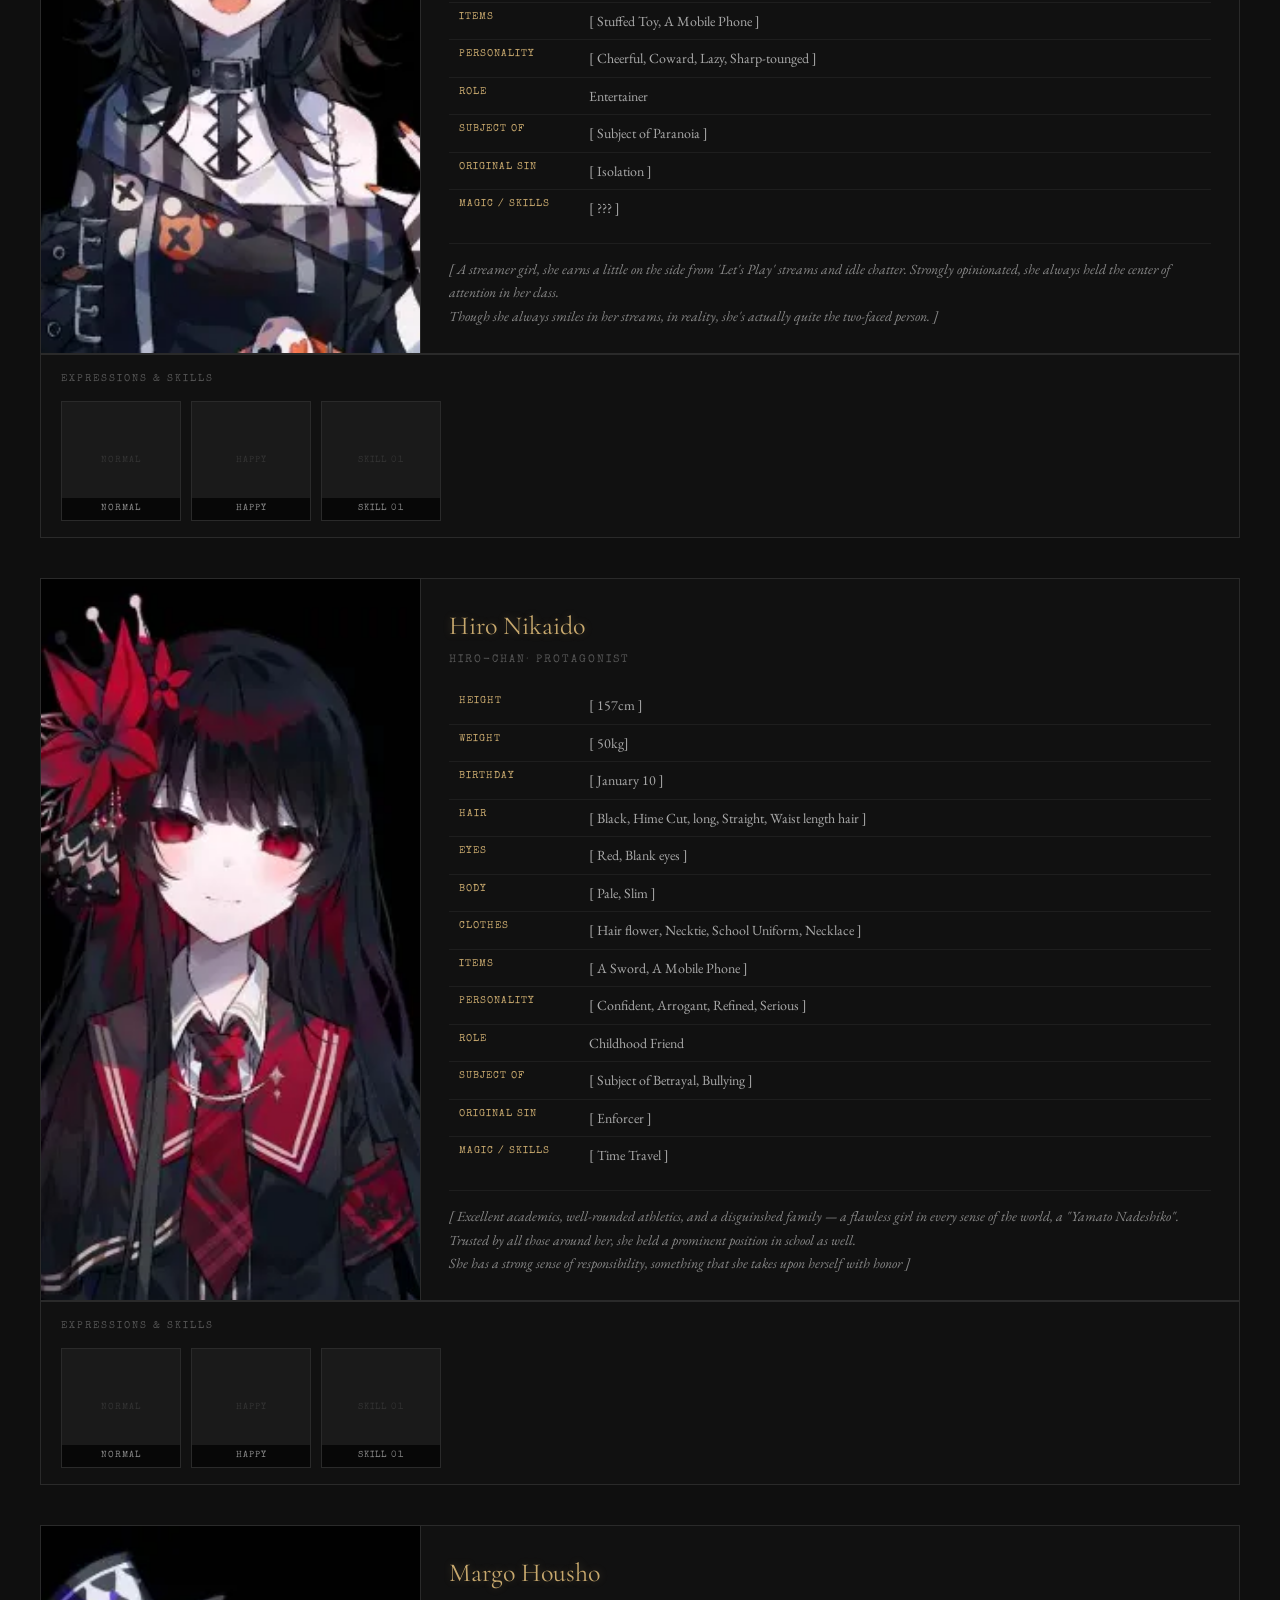
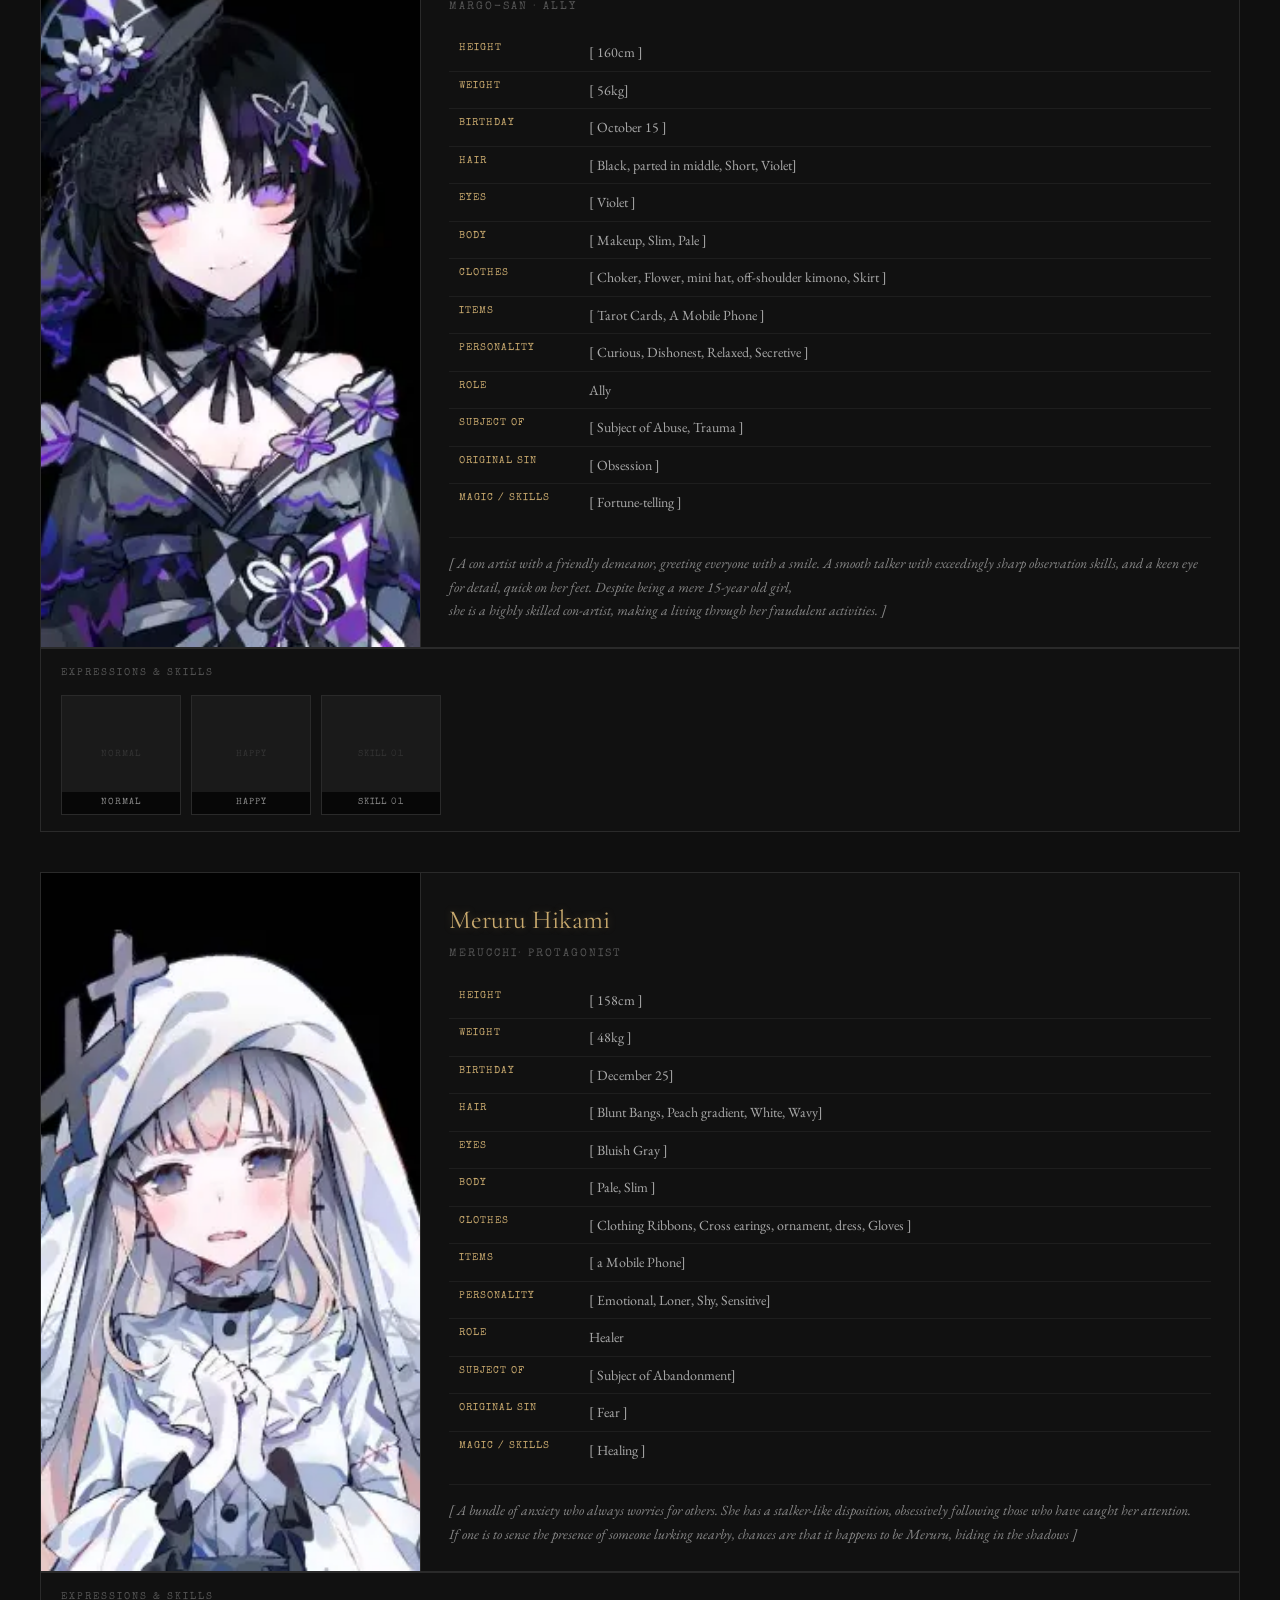
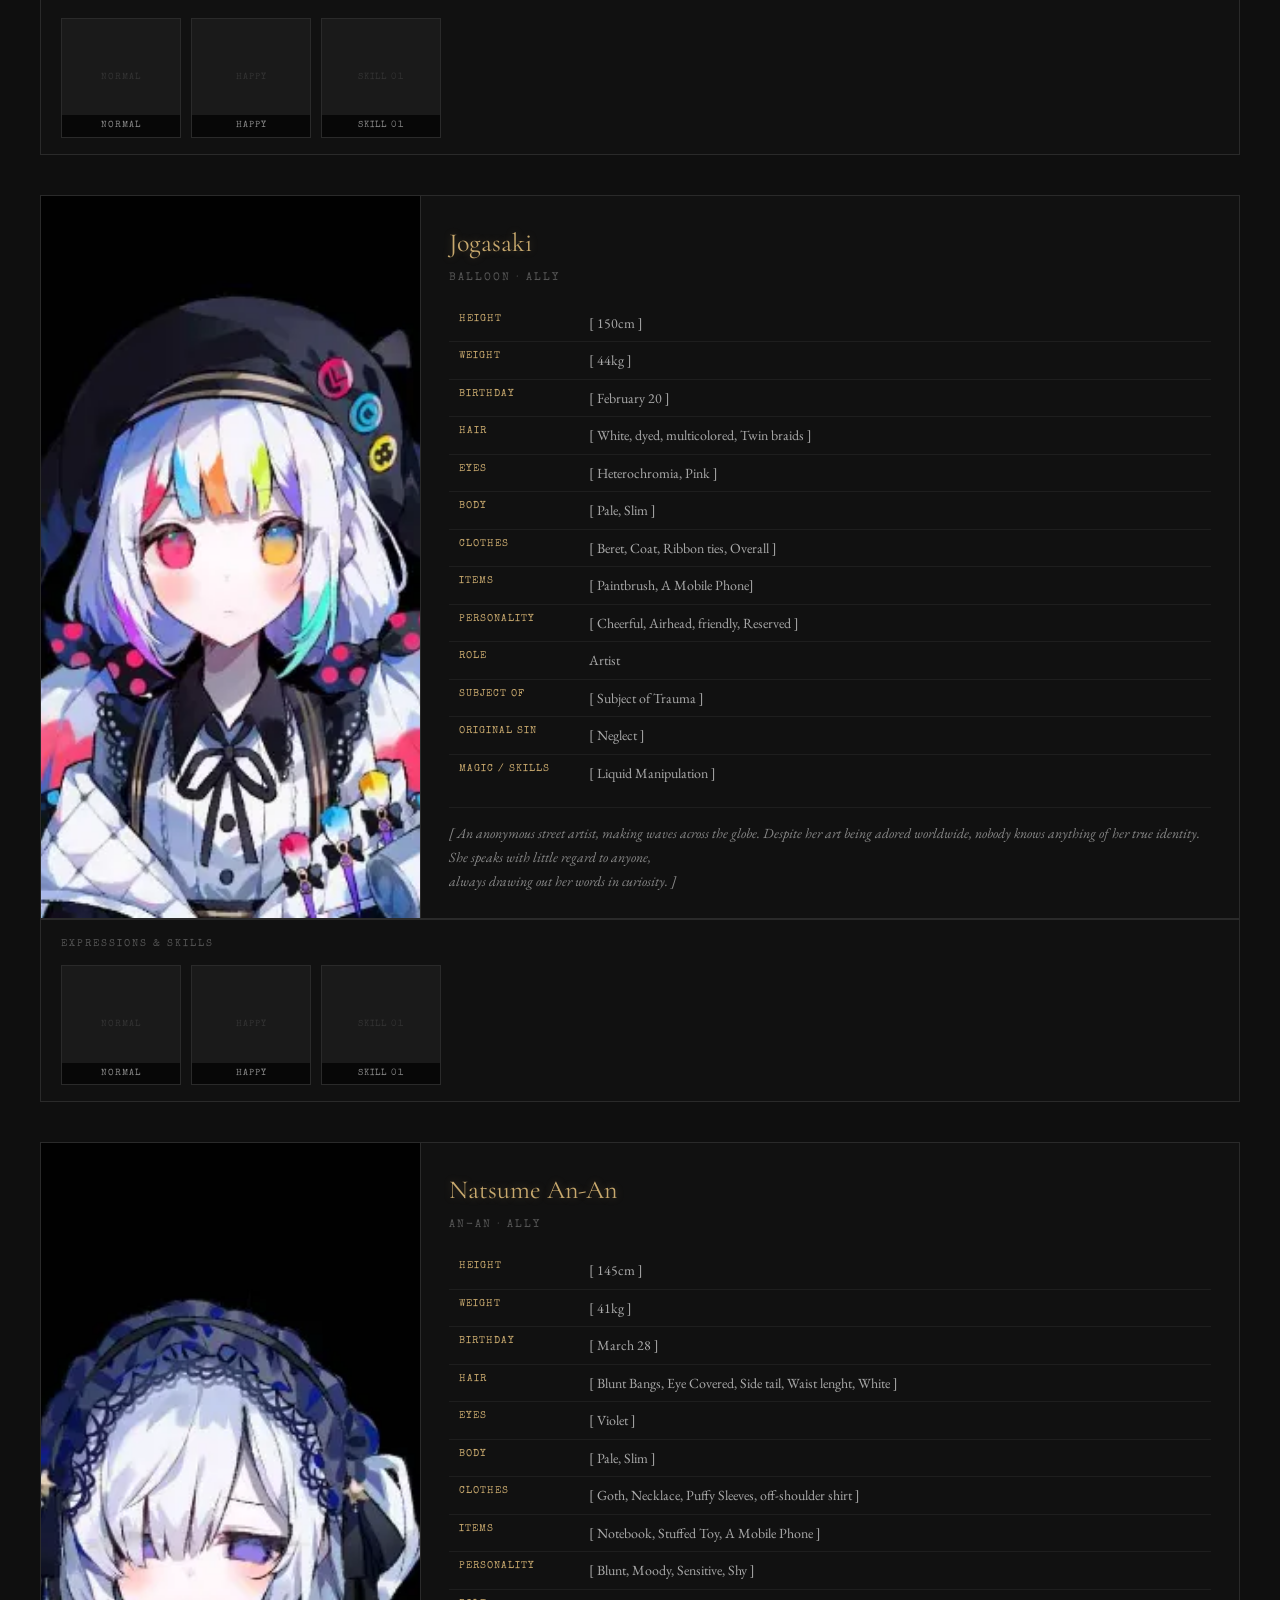
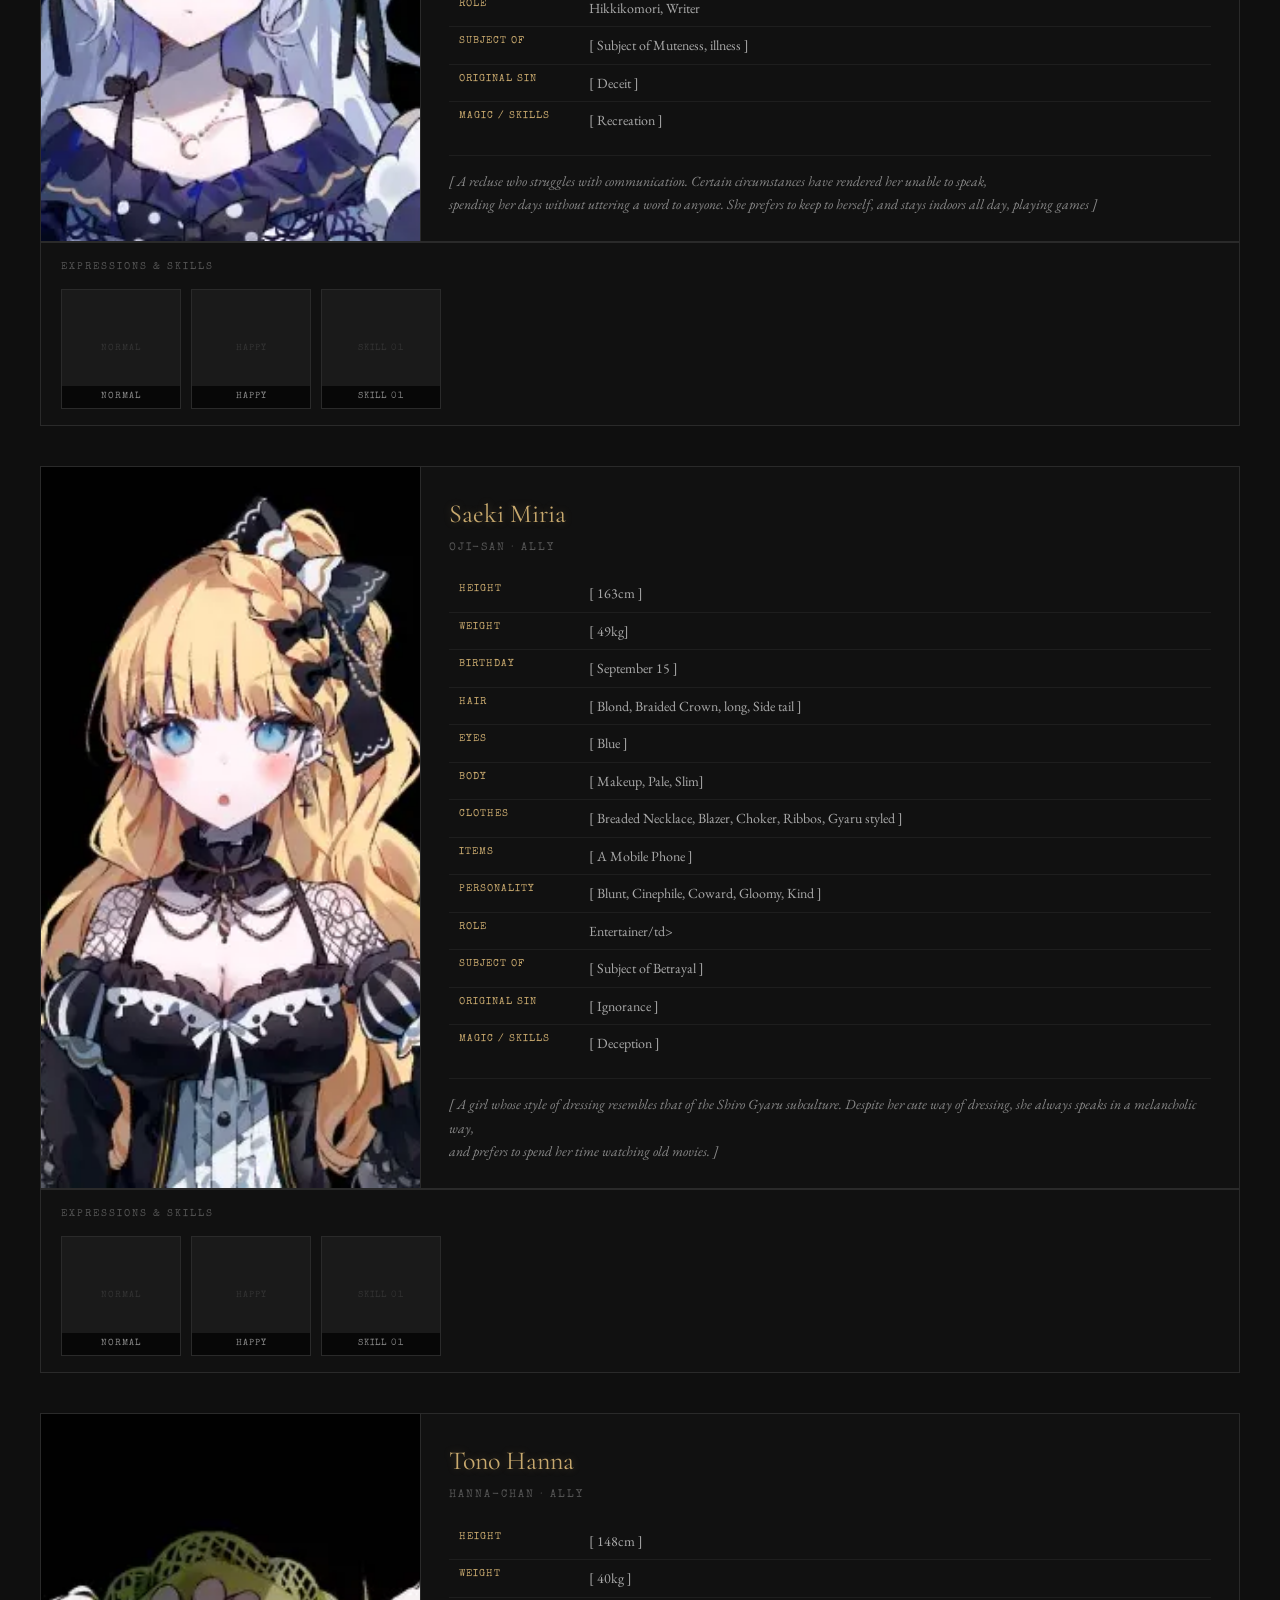
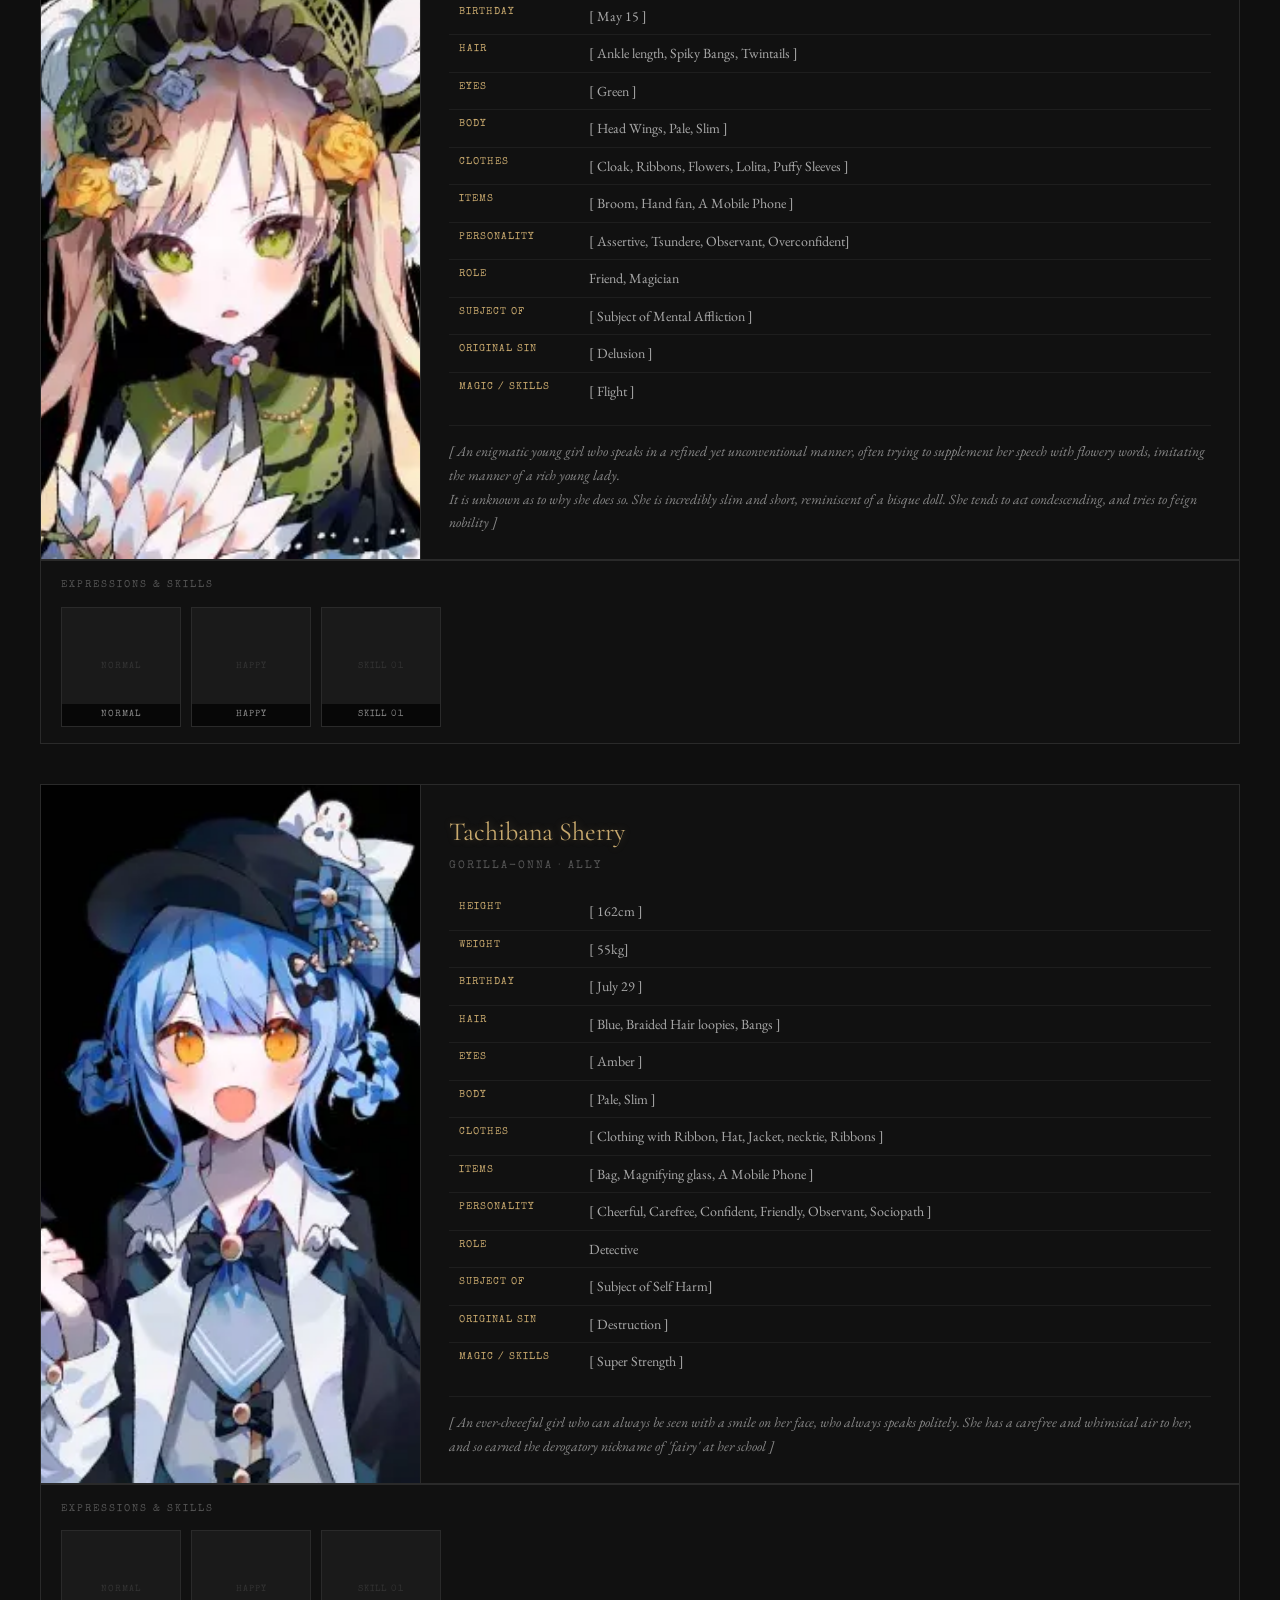
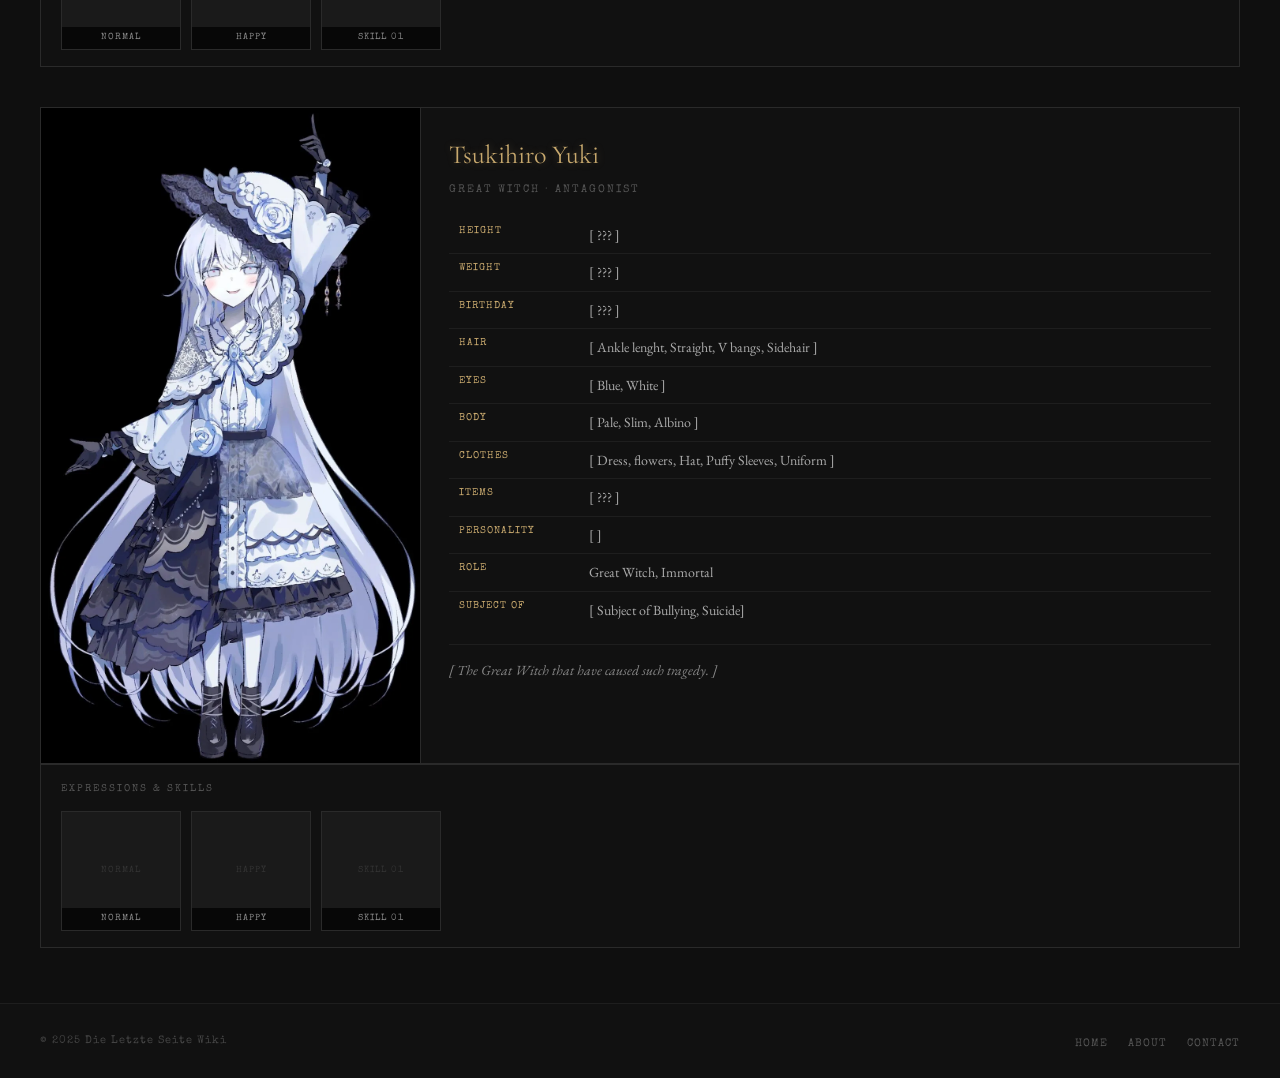
==== commit 577d9912: "Imported Assets, Expanded Character roster, Added character bio,  Gameplay images Added mugshot for " ====
--- a/characters.html
+++ b/characters.html
@@ -43,27 +43,29 @@
         
         <div class="char-bio">
           <div class="char-name">Emma Sakuraba</div>
-          <div class="char-alias">The Reader &middot; Protagonist</div>
-
-          <table class="bio-table">
-            <tr><td>Height</td><td>[ Height here ]</td></tr>
-            <tr><td>Weight</td><td>[ Weight here ]</td></tr>
-            <tr><td>Birthday</td><td>[ Birthday here ]</td></tr>
-            <tr><td>Age</td><td>[ Age here ]</td></tr>
-            <tr><td>Hair</td><td>[ Hair description ]</td></tr>
-            <tr><td>Eyes</td><td>[ Eye color/description ]</td></tr>
-            <tr><td>Body</td><td>[ Body description ]</td></tr>
-            <tr><td>Clothes</td><td>[ Clothes description ]</td></tr>
-            <tr><td>Items</td><td>[ Items ]</td></tr>
-            <tr><td>Personality</td><td>[ Personality ]</td></tr>
+          <div class="char-alias">lonely Student &middot; Protagonist</div>
+
+          <table class="bio-table">
+            <tr><td>Height</td><td>[ 156cm ]</td></tr>
+            <tr><td>Weight</td><td>[ 48kg ]</td></tr>
+            <tr><td>Birthday</td><td>[ March 5 ]</td></tr>
+            <tr><td>Hair</td><td>[ White, Pink, Gradient, Asymmetrical Sidehair ]</td></tr>
+            <tr><td>Eyes</td><td>[ Pink, Tareme ]</td></tr>
+            <tr><td>Body</td><td>[ Fang, Slim, Pale ]</td></tr>
+            <tr><td>Clothes</td><td>[ Choker, Belt, Flower Garter, Hair flower, School Uniform, Shorts ]</td></tr>
+            <tr><td>Items</td><td>[ A Mobie Phone ]</td></tr>
+            <tr><td>Personality</td><td>[ Cheerfl, Clumsy, Energetic, Honest, Kind ]</td></tr>
             <tr><td>Role</td><td>Protagonist</td></tr>
-            <tr><td>Subject of</td><td>[ Subject of ]</td></tr>
-            <tr><td>Original Sin</td><td>[ Original Sin ]</td></tr>
-            <tr><td>Magic / Skills</td><td>[ Magic or skills ]</td></tr>
+            <tr><td>Subject of</td><td>[ Subject of Bullying, Insanity, Confinement ]</td></tr>
+            <tr><td>Original Sin</td><td>[ Abomination ]</td></tr>
+            <tr><td>Magic / Skills</td><td>[ ??? ]</td></tr>
           </table>
 
           <div class="bio-desc">
-            [ Emma Sakuraba's description goes here. ]
+            [ A friendly girl who refers to herself using the self-pronoun 'Boku'. 
+            She is a clumsy girl who always finds herself making mistakes, <br>
+            and needing someone else to look after her. She loathes the feeling of loneliness, 
+            and enjoys basking in the warmth of others.  ]
           </div>
         </div>
 
@@ -108,32 +110,34 @@
     <p class="char-group-label">— Main Characters —</p>
     <h2 class="section-title">Main Characters</h2>
 
-    <!-- Arisa Shifuji -->
-    <div class="char-card fade">
-      <div class="char-top">
-        <div class="char-mugshot">
-          <img src="assets/images/arisa.png" alt="Arisa Shifuji" />
-        </div>
-        <div class="char-bio">
-          <div class="char-name">Arisa Shifuji</div>
-          <div class="char-alias">The Dark Witch &middot; Antagonist</div>
-          <table class="bio-table">
-            <tr><td>Height</td><td>[ Height here ]</td></tr>
-            <tr><td>Weight</td><td>[ Weight here ]</td></tr>
-            <tr><td>Birthday</td><td>[ Birthday here ]</td></tr>
-            <tr><td>Age</td><td>[ Age here ]</td></tr>
-            <tr><td>Hair</td><td>[ Hair description ]</td></tr>
-            <tr><td>Eyes</td><td>[ Eye color/description ]</td></tr>
-            <tr><td>Body</td><td>[ Body description ]</td></tr>
-            <tr><td>Clothes</td><td>[ Clothes description ]</td></tr>
-            <tr><td>Items</td><td>[ Items ]</td></tr>
-            <tr><td>Personality</td><td>[ Personality ]</td></tr>
-            <tr><td>Role</td><td>Antagonist</td></tr>
-            <tr><td>Subject of</td><td>[ Subject of ]</td></tr>
-            <tr><td>Original Sin</td><td>[ Original Sin ]</td></tr>
-            <tr><td>Magic / Skills</td><td>[ Magic or skills ]</td></tr>
-          </table>
-          <div class="bio-desc">[ Arisa Shifuji's description goes here. ]</div>
+    <!-- Arisa Shito -->
+    <div class="char-card fade">
+      <div class="char-top">
+        <div class="char-mugshot">
+          <img src="assets/images/arisa.png" alt="Arisa Shito" />
+        </div>
+        <div class="char-bio">
+          <div class="char-name">Arisa Shito</div>
+          <div class="char-alias">Arisa-san &middot; Ally</div>
+          <table class="bio-table">
+            <tr><td>Height</td><td>[ 154cm ]</td></tr>
+            <tr><td>Weight</td><td>[ 50kg ]</td></tr>
+            <tr><td>Birthday</td><td>[ November 25 ]</td></tr>
+            <tr><td>Hair</td><td>[ Bob Cut, Red, V Bangs ]</td></tr>
+            <tr><td>Eyes</td><td>[ Red ]</td></tr>
+            <tr><td>Body</td><td>[ Slim, Tattoo, Pale ]</td></tr>
+            <tr><td>Clothes</td><td>[ Choker, Hairpin, Hoodie, Mask, Tank top ]</td></tr>
+            <tr><td>Items</td><td>[ A Mobile Phone ]</td></tr>
+            <tr><td>Personality</td><td>[ antisocial, Hotblooded, Low self-esteem, Distrustful ]</td></tr>
+            <tr><td>Role</td><td>Delinquent</td></tr>
+            <tr><td>Subject of</td><td>[ Subject of Delusion, Confinement ]</td></tr>
+            <tr><td>Original Sin</td><td>[ Self Harm ]</td></tr>
+            <tr><td>Magic / Skills</td><td>[ Ignition ]</td></tr>
+          </table>
+          <div class="bio-desc">[ A run-away delinquent, always spilling harsh words and profanities, 
+            and always quick to fight. She dropped out of school two years ago, <br>
+            and has never had a single friend. She always stay out in the city streets, 
+            hanging around late at night, preferring the gritty underground feel that it carries. ]</div>
         </div>
       </div>
       <div class="char-gallery">
@@ -155,24 +159,27 @@
         </div>
         <div class="char-bio">
           <div class="char-name">Nanoka Kurobe</div>
-          <div class="char-alias">The Hunter &middot; Neutral</div>
-          <table class="bio-table">
-            <tr><td>Height</td><td>[ Height here ]</td></tr>
+          <div class="char-alias">Nano-chan &middot; Neutral</div>
+          <table class="bio-table">
+            <tr><td>Height</td><td>[ 161cm ]</td></tr>
             <tr><td>Weight</td><td>[ Weight here ]</td></tr>
-            <tr><td>Birthday</td><td>[ Birthday here ]</td></tr>
-            <tr><td>Age</td><td>[ Age here ]</td></tr>
-            <tr><td>Hair</td><td>[ Hair description ]</td></tr>
-            <tr><td>Eyes</td><td>[ Eye color/description ]</td></tr>
-            <tr><td>Body</td><td>[ Body description ]</td></tr>
-            <tr><td>Clothes</td><td>[ Clothes description ]</td></tr>
-            <tr><td>Items</td><td>[ Items ]</td></tr>
-            <tr><td>Personality</td><td>[ Personality ]</td></tr>
-            <tr><td>Role</td><td>Neutral</td></tr>
-            <tr><td>Subject of</td><td>[ Subject of ]</td></tr>
-            <tr><td>Original Sin</td><td>[ Original Sin ]</td></tr>
-            <tr><td>Magic / Skills</td><td>[ Magic or skills ]</td></tr>
-          </table>
-          <div class="bio-desc">[ Nanoka Kurobe's description goes here. ]</div>
+            <tr><td>Birthday</td><td>[ June 6 ]</td></tr>
+            <tr><td>Hair</td><td>[ Black, Twintails, Blant Bangs ]</td></tr>
+            <tr><td>Eyes</td><td>[ white ]</td></tr>
+            <tr><td>Body</td><td>[ Pale, Slim ]</td></tr>
+            <tr><td>Clothes</td><td>[ Choker, coat, Gloves, Goggles, Hat, Jaccket, Ribbon Tie ]</td></tr>
+            <tr><td>Items</td><td>[ Handgun, Shotgun, A Mobile Phone ]</td></tr>
+            <tr><td>Personality</td><td>[ Antisocial, Cold-hearted, Lonely, Reserved ]</td></tr>
+            <tr><td>Role</td><td>Marksman</td></tr>
+            <tr><td>Subject of</td><td>[ Subject of Grief, Kidnapping ]</td></tr>
+            <tr><td>Original Sin</td><td>[ War ]</td></tr>
+            <tr><td>Magic / Skills</td><td>[ ??? ]</td></tr>
+          </table>
+          <div class="bio-desc">[ A girl who harbors intense hatred for the prison. 
+            She always presents a cold-hearted disposition, behaving in a way that pushes others away. <br>
+            She refuses to let herself be bound by emotion, stoically pursuing her mission, regardless of the means. 
+            She seems to already know all there is about the prison, showing a strange familiarity with its rules,
+            history, and structure.  ]</div>
         </div>
       </div>
       <div class="char-gallery">
@@ -201,24 +208,25 @@
         </div>
         <div class="char-bio">
           <div class="char-name">Leia Hasumi</div>
-          <div class="char-alias">The Mercenary &middot; Ally</div>
-          <table class="bio-table">
-            <tr><td>Height</td><td>[ Height here ]</td></tr>
-            <tr><td>Weight</td><td>[ Weight here ]</td></tr>
-            <tr><td>Birthday</td><td>[ Birthday here ]</td></tr>
-            <tr><td>Age</td><td>[ Age here ]</td></tr>
-            <tr><td>Hair</td><td>[ Hair description ]</td></tr>
-            <tr><td>Eyes</td><td>[ Eye color/description ]</td></tr>
-            <tr><td>Body</td><td>[ Body description ]</td></tr>
-            <tr><td>Clothes</td><td>[ Clothes description ]</td></tr>
-            <tr><td>Items</td><td>[ Items ]</td></tr>
-            <tr><td>Personality</td><td>[ Personality ]</td></tr>
-            <tr><td>Role</td><td>Ally</td></tr>
-            <tr><td>Subject of</td><td>[ Subject of ]</td></tr>
-            <tr><td>Original Sin</td><td>[ Original Sin ]</td></tr>
-            <tr><td>Magic / Skills</td><td>[ Magic or skills ]</td></tr>
-          </table>
-          <div class="bio-desc">[ Leia Hasumi's description goes here. ]</div>
+          <div class="char-alias">Leia-san &middot; Ally</div>
+          <table class="bio-table">
+            <tr><td>Height</td><td>[ 172cm ]</td></tr>
+            <tr><td>Weight</td><td>[ 52kg ]</td></tr>
+            <tr><td>Birthday</td><td>[ April 2 ]</td></tr>
+            <tr><td>Hair</td><td>[ Blond, Short]</td></tr>
+            <tr><td>Eyes</td><td>[ Amber ]</td></tr>
+            <tr><td>Body</td><td>[ Pale, Slim, Tall ]</td></tr>
+            <tr><td>Clothes</td><td>[ Hair flower, hair pin, Sash, Epaulette ]</td></tr>
+            <tr><td>Items</td><td>[ Rapier, A Mobile Phone ]</td></tr>
+            <tr><td>Personality</td><td>[ Confident, Cheerful, Friendly, Mature ]</td></tr>
+            <tr><td>Role</td><td>Actor, Idol</td></tr>
+            <tr><td>Subject of</td><td>[ Subject of Neglect, Kidnapping ]</td></tr>
+            <tr><td>Original Sin</td><td>[ Confidence ]</td></tr>
+            <tr><td>Magic / Skills</td><td>[ ??? ]</td></tr>
+          </table>
+          <div class="bio-desc">[ A young girl who aspires to become a star actress, and currently works as the top performer of a theatre troupe. 
+            She has a gentlemanly demeanor, and speaks in a theatrical manner. <br>
+            She always takes on a leader-like position in groups, doing her best to keep everyone in line. ]</div>
         </div>
       </div>
       <div class="char-gallery">
@@ -239,24 +247,25 @@
         </div>
         <div class="char-bio">
           <div class="char-name">Coco Sawatori</div>
-          <div class="char-alias">The Mercenary &middot; Ally</div>
-          <table class="bio-table">
-            <tr><td>Height</td><td>[ Height here ]</td></tr>
-            <tr><td>Weight</td><td>[ Weight here ]</td></tr>
-            <tr><td>Birthday</td><td>[ Birthday here ]</td></tr>
-            <tr><td>Age</td><td>[ Age here ]</td></tr>
-            <tr><td>Hair</td><td>[ Hair description ]</td></tr>
-            <tr><td>Eyes</td><td>[ Eye color/description ]</td></tr>
-            <tr><td>Body</td><td>[ Body description ]</td></tr>
-            <tr><td>Clothes</td><td>[ Clothes description ]</td></tr>
-            <tr><td>Items</td><td>[ Items ]</td></tr>
-            <tr><td>Personality</td><td>[ Personality ]</td></tr>
-            <tr><td>Role</td><td>Ally</td></tr>
-            <tr><td>Subject of</td><td>[ Subject of ]</td></tr>
-            <tr><td>Original Sin</td><td>[ Original Sin ]</td></tr>
-            <tr><td>Magic / Skills</td><td>[ Magic or skills ]</td></tr>
-          </table>
-          <div class="bio-desc">[ Coco Sawatori's description goes here. ]</div>
+          <div class="char-alias">Coco &middot; Ally</div>
+          <table class="bio-table">
+            <tr><td>Height</td><td>[ 158cm ]</td></tr>
+            <tr><td>Weight</td><td>[ 50kg ]</td></tr>
+            <tr><td>Birthday</td><td>[ August 8]</td></tr>
+            <tr><td>Hair</td><td>[ Ahoge, Black, Curtained, Shaggy, Orange ]</td></tr>
+            <tr><td>Eyes</td><td>[ Amber, slit pupils ]</td></tr>
+            <tr><td>Body</td><td>[Pale, Shark-like teeth, Slim ]</td></tr>
+            <tr><td>Clothes</td><td>[ Headphones, Off-shoulder Sweaters, Tank top, Choker ]</td></tr>
+            <tr><td>Items</td><td>[ Stuffed Toy, A Mobile Phone ]</td></tr>
+            <tr><td>Personality</td><td>[ Cheerful, Coward, Lazy, Sharp-tounged ]</td></tr>
+            <tr><td>Role</td><td>Entertainer</td></tr>
+            <tr><td>Subject of</td><td>[ Subject of Paranoia ]</td></tr>
+            <tr><td>Original Sin</td><td>[ Isolation ]</td></tr>
+            <tr><td>Magic / Skills</td><td>[ ??? ]</td></tr>
+          </table>
+          <div class="bio-desc">[ A streamer girl, she earns a little on the side from 'Let's Play' streams and idle chatter. 
+            Strongly opinionated, she always held the center of attention in her class. <br>
+            Though she always smiles in her streams, in reality, she's actually quite the two-faced person. ]</div>
         </div>
       </div>
       <div class="char-gallery">
@@ -277,24 +286,336 @@
         </div>
         <div class="char-bio">
           <div class="char-name">Hiro Nikaido</div>
-          <div class="char-alias">The Mercenary &middot; Ally</div>
-          <table class="bio-table">
-            <tr><td>Height</td><td>[ Height here ]</td></tr>
-            <tr><td>Weight</td><td>[ Weight here ]</td></tr>
-            <tr><td>Birthday</td><td>[ Birthday here ]</td></tr>
-            <tr><td>Age</td><td>[ Age here ]</td></tr>
-            <tr><td>Hair</td><td>[ Hair description ]</td></tr>
-            <tr><td>Eyes</td><td>[ Eye color/description ]</td></tr>
-            <tr><td>Body</td><td>[ Body description ]</td></tr>
-            <tr><td>Clothes</td><td>[ Clothes description ]</td></tr>
-            <tr><td>Items</td><td>[ Items ]</td></tr>
-            <tr><td>Personality</td><td>[ Personality ]</td></tr>
+          <div class="char-alias">Hiro-chan&middot; Protagonist</div>
+          <table class="bio-table">
+            <tr><td>Height</td><td>[ 157cm ]</td></tr>
+            <tr><td>Weight</td><td>[ 50kg]</td></tr>
+            <tr><td>Birthday</td><td>[ January 10 ]</td></tr>
+            <tr><td>Hair</td><td>[ Black, Hime Cut, long, Straight, Waist length hair ]</td></tr>
+            <tr><td>Eyes</td><td>[ Red, Blank eyes ]</td></tr>
+            <tr><td>Body</td><td>[ Pale, Slim ]</td></tr>
+            <tr><td>Clothes</td><td>[ Hair flower, Necktie, School Uniform, Necklace ]</td></tr>
+            <tr><td>Items</td><td>[ A Sword, A Mobile Phone ]</td></tr>
+            <tr><td>Personality</td><td>[ Confident, Arrogant, Refined, Serious ]</td></tr>
+            <tr><td>Role</td><td>Childhood Friend</td></tr>
+            <tr><td>Subject of</td><td>[ Subject of Betrayal, Bullying ]</td></tr>
+            <tr><td>Original Sin</td><td>[ Enforcer ]</td></tr>
+            <tr><td>Magic / Skills</td><td>[ Time Travel ]</td></tr>
+          </table>
+          <div class="bio-desc">[ Excellent academics, well-rounded athletics, and a disguinshed family — a flawless girl in every sense of the world, 
+            a "Yamato Nadeshiko". Trusted by all those around her, she held a prominent position in school as well. <br>
+            She has a strong sense of responsibility, something that she takes upon herself with honor ]</div>
+        </div>
+      </div>
+      <div class="char-gallery">
+        <div class="char-gallery-label">Expressions &amp; Skills</div>
+        <div class="char-gallery-grid">
+          <div class="char-gallery-item"><div class="placeholder">Normal</div><div class="char-gallery-item-label">Normal</div></div>
+          <div class="char-gallery-item"><div class="placeholder">Happy</div><div class="char-gallery-item-label">Happy</div></div>
+          <div class="char-gallery-item"><div class="placeholder">Skill 01</div><div class="char-gallery-item-label">Skill 01</div></div>
+        </div>
+      </div>
+    </div>
+
+    <!-- Margo -->
+    <div class="char-card fade">
+      <div class="char-top">
+        <div class="char-mugshot">
+          <img src="assets/images/margo.png" alt="Margo Housho" />
+        </div>
+        <div class="char-bio">
+          <div class="char-name">Margo Housho</div>
+          <div class="char-alias">Margo-san &middot; Ally</div>
+          <table class="bio-table">
+            <tr><td>Height</td><td>[ 160cm ]</td></tr>
+            <tr><td>Weight</td><td>[ 56kg]</td></tr>
+            <tr><td>Birthday</td><td>[ October 15 ]</td></tr>
+            <tr><td>Hair</td><td>[ Black, parted in middle, Short, Violet]</td></tr>
+            <tr><td>Eyes</td><td>[ Violet ]</td></tr>
+            <tr><td>Body</td><td>[ Makeup, Slim, Pale ]</td></tr>
+            <tr><td>Clothes</td><td>[ Choker, Flower, mini hat, off-shoulder kimono, Skirt ]</td></tr>
+            <tr><td>Items</td><td>[ Tarot Cards, A Mobile Phone ]</td></tr>
+            <tr><td>Personality</td><td>[ Curious, Dishonest, Relaxed, Secretive ]</td></tr>
             <tr><td>Role</td><td>Ally</td></tr>
-            <tr><td>Subject of</td><td>[ Subject of ]</td></tr>
-            <tr><td>Original Sin</td><td>[ Original Sin ]</td></tr>
-            <tr><td>Magic / Skills</td><td>[ Magic or skills ]</td></tr>
-          </table>
-          <div class="bio-desc">[ Hiro Nikaido's description goes here. ]</div>
+            <tr><td>Subject of</td><td>[ Subject of Abuse, Trauma ]</td></tr>
+            <tr><td>Original Sin</td><td>[ Obsession ]</td></tr>
+            <tr><td>Magic / Skills</td><td>[ Fortune-telling ]</td></tr>
+          </table>
+          <div class="bio-desc">[ A con artist with a friendly demeanor, greeting everyone with a smile. A smooth talker with exceedingly sharp observation skills, 
+            and a keen eye for detail, quick on her feet. Despite being a mere 15-year old girl, <br>
+            she is a highly skilled con-artist, making a living through her fraudulent activities. ]</div>
+        </div>
+      </div>
+      <div class="char-gallery">
+        <div class="char-gallery-label">Expressions &amp; Skills</div>
+        <div class="char-gallery-grid">
+          <div class="char-gallery-item"><div class="placeholder">Normal</div><div class="char-gallery-item-label">Normal</div></div>
+          <div class="char-gallery-item"><div class="placeholder">Happy</div><div class="char-gallery-item-label">Happy</div></div>
+          <div class="char-gallery-item"><div class="placeholder">Skill 01</div><div class="char-gallery-item-label">Skill 01</div></div>
+        </div>
+      </div>
+    </div>
+
+    <!-- Hikami Meruru -->
+    <div class="char-card fade">
+      <div class="char-top">
+        <div class="char-mugshot">
+          <img src="assets/images/meruru.png" alt="Meruru Hikami" />
+        </div>
+        <div class="char-bio">
+          <div class="char-name">Meruru Hikami</div>
+          <div class="char-alias">Merucchi&middot; Protagonist</div>
+          <table class="bio-table">
+            <tr><td>Height</td><td>[ 158cm ]</td></tr>
+            <tr><td>Weight</td><td>[ 48kg ]</td></tr>
+            <tr><td>Birthday</td><td>[ December 25]</td></tr>
+            <tr><td>Hair</td><td>[ Blunt Bangs, Peach gradient, White, Wavy]</td></tr>
+            <tr><td>Eyes</td><td>[ Bluish Gray ]</td></tr>
+            <tr><td>Body</td><td>[ Pale, Slim ]</td></tr>
+            <tr><td>Clothes</td><td>[ Clothing Ribbons, Cross earings, ornament, dress, Gloves ]</td></tr>
+            <tr><td>Items</td><td>[ a Mobile Phone]</td></tr>
+            <tr><td>Personality</td><td>[ Emotional, Loner, Shy, Sensitive]</td></tr>
+            <tr><td>Role</td><td>Healer</td></tr>
+            <tr><td>Subject of</td><td>[ Subject of Abandonment]</td></tr>
+            <tr><td>Original Sin</td><td>[ Fear ]</td></tr>
+            <tr><td>Magic / Skills</td><td>[ Healing ]</td></tr>
+          </table>
+          <div class="bio-desc">[ A bundle of anxiety who always worries for others. She has a stalker-like disposition, 
+            obsessively following those who have caught her attention. <br>
+            If one is to sense the presence of someone lurking nearby, chances are that it happens to be Meruru, 
+            hiding in the shadows ]</div>
+        </div>
+      </div>
+      <div class="char-gallery">
+        <div class="char-gallery-label">Expressions &amp; Skills</div>
+        <div class="char-gallery-grid">
+          <div class="char-gallery-item"><div class="placeholder">Normal</div><div class="char-gallery-item-label">Normal</div></div>
+          <div class="char-gallery-item"><div class="placeholder">Happy</div><div class="char-gallery-item-label">Happy</div></div>
+          <div class="char-gallery-item"><div class="placeholder">Skill 01</div><div class="char-gallery-item-label">Skill 01</div></div>
+        </div>
+      </div>
+    </div>
+
+    <!-- Jogasaki Noah -->
+    <div class="char-card fade">
+      <div class="char-top">
+        <div class="char-mugshot">
+          <img src="assets/images/noah.png" alt="Jogasaki Noah" />
+        </div>
+        <div class="char-bio">
+          <div class="char-name">Jogasaki</div>
+          <div class="char-alias">BALLOON &middot; Ally</div>
+          <table class="bio-table">
+            <tr><td>Height</td><td>[ 150cm ]</td></tr>
+            <tr><td>Weight</td><td>[ 44kg ]</td></tr>
+            <tr><td>Birthday</td><td>[ February 20 ]</td></tr>
+            <tr><td>Hair</td><td>[ White, dyed, multicolored, Twin braids ]</td></tr>
+            <tr><td>Eyes</td><td>[ Heterochromia, Pink ]</td></tr>
+            <tr><td>Body</td><td>[ Pale, Slim ]</td></tr>
+            <tr><td>Clothes</td><td>[ Beret, Coat, Ribbon ties, Overall ]</td></tr>
+            <tr><td>Items</td><td>[ Paintbrush, A Mobile Phone]</td></tr>
+            <tr><td>Personality</td><td>[ Cheerful, Airhead, friendly, Reserved ]</td></tr>
+            <tr><td>Role</td><td>Artist</td></tr>
+            <tr><td>Subject of</td><td>[ Subject of Trauma ]</td></tr>
+            <tr><td>Original Sin</td><td>[ Neglect ]</td></tr>
+            <tr><td>Magic / Skills</td><td>[ Liquid Manipulation ]</td></tr>
+          </table>
+          <div class="bio-desc">[ An anonymous street artist, making waves across the globe. Despite her art being adored worldwide, 
+            nobody knows anything of her true identity. She speaks with little regard to anyone, <br>
+            always drawing out her words in curiosity. ]</div>
+        </div>
+      </div>
+      <div class="char-gallery">
+        <div class="char-gallery-label">Expressions &amp; Skills</div>
+        <div class="char-gallery-grid">
+          <div class="char-gallery-item"><div class="placeholder">Normal</div><div class="char-gallery-item-label">Normal</div></div>
+          <div class="char-gallery-item"><div class="placeholder">Happy</div><div class="char-gallery-item-label">Happy</div></div>
+          <div class="char-gallery-item"><div class="placeholder">Skill 01</div><div class="char-gallery-item-label">Skill 01</div></div>
+        </div>
+      </div>
+    </div>
+
+    <!-- Natsume an-An -->
+    <div class="char-card fade">
+      <div class="char-top">
+        <div class="char-mugshot">
+          <img src="assets/images/natsume.png" alt="Natsume An-An" />
+        </div>
+        <div class="char-bio">
+          <div class="char-name">Natsume An-An</div>
+          <div class="char-alias">An-An &middot; Ally</div>
+          <table class="bio-table">
+            <tr><td>Height</td><td>[ 145cm ]</td></tr>
+            <tr><td>Weight</td><td>[ 41kg ]</td></tr>
+            <tr><td>Birthday</td><td>[ March 28 ]</td></tr>
+            <tr><td>Hair</td><td>[ Blunt Bangs, Eye Covered, Side tail, Waist lenght, White ]</td></tr>
+            <tr><td>Eyes</td><td>[ Violet ]</td></tr>
+            <tr><td>Body</td><td>[ Pale, Slim ]</td></tr>
+            <tr><td>Clothes</td><td>[ Goth, Necklace, Puffy Sleeves, off-shoulder shirt ]</td></tr>
+            <tr><td>Items</td><td>[ Notebook, Stuffed Toy, A Mobile Phone ]</td></tr>
+            <tr><td>Personality</td><td>[ Blunt, Moody, Sensitive, Shy ]</td></tr>
+            <tr><td>Role</td><td>Hikkikomori, Writer</td></tr>
+            <tr><td>Subject of</td><td>[ Subject of Muteness, illness ]</td></tr>
+            <tr><td>Original Sin</td><td>[ Deceit ]</td></tr>
+            <tr><td>Magic / Skills</td><td>[ Recreation ]</td></tr>
+          </table>
+          <div class="bio-desc">[ A recluse who struggles with communication. 
+            Certain circumstances have rendered her unable to speak, <br>
+            spending her days without uttering a word to anyone. She prefers to keep to herself, 
+            and stays indoors all day, playing games ]</div>
+        </div>
+      </div>
+      <div class="char-gallery">
+        <div class="char-gallery-label">Expressions &amp; Skills</div>
+        <div class="char-gallery-grid">
+          <div class="char-gallery-item"><div class="placeholder">Normal</div><div class="char-gallery-item-label">Normal</div></div>
+          <div class="char-gallery-item"><div class="placeholder">Happy</div><div class="char-gallery-item-label">Happy</div></div>
+          <div class="char-gallery-item"><div class="placeholder">Skill 01</div><div class="char-gallery-item-label">Skill 01</div></div>
+        </div>
+      </div>
+    </div>
+
+    <!-- Saeki Miria-->
+    <div class="char-card fade">
+      <div class="char-top">
+        <div class="char-mugshot">
+          <img src="assets/images/miria.png" alt="Saeki Miria" />
+        </div>
+        <div class="char-bio">
+          <div class="char-name">Saeki Miria</div>
+          <div class="char-alias">Oji-san &middot; Ally</div>
+          <table class="bio-table">
+            <tr><td>Height</td><td>[ 163cm ]</td></tr>
+            <tr><td>Weight</td><td>[ 49kg]</td></tr>
+            <tr><td>Birthday</td><td>[ September 15 ]</td></tr>
+            <tr><td>Hair</td><td>[ Blond, Braided Crown, long, Side tail ]</td></tr>
+            <tr><td>Eyes</td><td>[ Blue ]</td></tr>
+            <tr><td>Body</td><td>[ Makeup, Pale, Slim]</td></tr>
+            <tr><td>Clothes</td><td>[ Breaded Necklace, Blazer, Choker, Ribbos, Gyaru styled ]</td></tr>
+            <tr><td>Items</td><td>[ A Mobile Phone ]</td></tr>
+            <tr><td>Personality</td><td>[ Blunt, Cinephile, Coward, Gloomy, Kind ]</td></tr>
+            <tr><td>Role</td><td>Entertainer/td></tr>
+            <tr><td>Subject of</td><td>[ Subject of Betrayal ]</td></tr>
+            <tr><td>Original Sin</td><td>[ Ignorance ]</td></tr>
+            <tr><td>Magic / Skills</td><td>[ Deception ]</td></tr>
+          </table>
+          <div class="bio-desc">[ A girl whose style of dressing resembles that of the Shiro Gyaru subculture. 
+            Despite her cute way of dressing, she always speaks in a melancholic way, <br>
+            and prefers to spend her time watching old movies. ]</div>
+        </div>
+      </div>
+      <div class="char-gallery">
+        <div class="char-gallery-label">Expressions &amp; Skills</div>
+        <div class="char-gallery-grid">
+          <div class="char-gallery-item"><div class="placeholder">Normal</div><div class="char-gallery-item-label">Normal</div></div>
+          <div class="char-gallery-item"><div class="placeholder">Happy</div><div class="char-gallery-item-label">Happy</div></div>
+          <div class="char-gallery-item"><div class="placeholder">Skill 01</div><div class="char-gallery-item-label">Skill 01</div></div>
+        </div>
+      </div>
+    </div>
+
+    <!-- Tono Hanna -->
+    <div class="char-card fade">
+      <div class="char-top">
+        <div class="char-mugshot">
+          <img src="assets/images/hanna.png" alt="Tono Hanna" />
+        </div>
+        <div class="char-bio">
+          <div class="char-name">Tono Hanna</div>
+          <div class="char-alias">Hanna-chan &middot; Ally</div>
+          <table class="bio-table">
+            <tr><td>Height</td><td>[ 148cm ]</td></tr>
+            <tr><td>Weight</td><td>[ 40kg ]</td></tr>
+            <tr><td>Birthday</td><td>[ May 15 ]</td></tr>
+            <tr><td>Hair</td><td>[ Ankle length, Spiky Bangs, Twintails ]</td></tr>
+            <tr><td>Eyes</td><td>[ Green ]</td></tr>
+            <tr><td>Body</td><td>[ Head Wings, Pale, Slim ]</td></tr>
+            <tr><td>Clothes</td><td>[ Cloak, Ribbons, Flowers, Lolita, Puffy Sleeves ]</td></tr>
+            <tr><td>Items</td><td>[ Broom, Hand fan, A Mobile Phone ]</td></tr>
+            <tr><td>Personality</td><td>[ Assertive, Tsundere, Observant, Overconfident]</td></tr>
+            <tr><td>Role</td><td>Friend, Magician</td></tr>
+            <tr><td>Subject of</td><td>[ Subject of Mental Affliction ]</td></tr>
+            <tr><td>Original Sin</td><td>[ Delusion ]</td></tr>
+            <tr><td>Magic / Skills</td><td>[ Flight ]</td></tr>
+          </table>
+          <div class="bio-desc">[ An enigmatic young girl who speaks in a refined yet unconventional manner, 
+            often trying to supplement her speech with flowery words, imitating the manner of a rich young lady. <br>
+            It is unknown as to why she does so. She is incredibly slim and short, reminiscent of a bisque doll. 
+            She tends to act condescending, and tries to feign nobility ]</div>
+        </div>
+      </div>
+      <div class="char-gallery">
+        <div class="char-gallery-label">Expressions &amp; Skills</div>
+        <div class="char-gallery-grid">
+          <div class="char-gallery-item"><div class="placeholder">Normal</div><div class="char-gallery-item-label">Normal</div></div>
+          <div class="char-gallery-item"><div class="placeholder">Happy</div><div class="char-gallery-item-label">Happy</div></div>
+          <div class="char-gallery-item"><div class="placeholder">Skill 01</div><div class="char-gallery-item-label">Skill 01</div></div>
+        </div>
+      </div>
+    </div>
+    
+    <!-- Tachibana Sherry -->
+    <div class="char-card fade">
+      <div class="char-top">
+        <div class="char-mugshot">
+          <img src="assets/images/sherry.png" alt="Tachibana Sherry" />
+        </div>
+        <div class="char-bio">
+          <div class="char-name">Tachibana Sherry</div>
+          <div class="char-alias">Gorilla-Onna &middot; Ally</div>
+          <table class="bio-table">
+            <tr><td>Height</td><td>[ 162cm ]</td></tr>
+            <tr><td>Weight</td><td>[ 55kg]</td></tr>
+            <tr><td>Birthday</td><td>[ July 29 ]</td></tr>
+            <tr><td>Hair</td><td>[ Blue, Braided Hair loopies, Bangs ]</td></tr>
+            <tr><td>Eyes</td><td>[ Amber ]</td></tr>
+            <tr><td>Body</td><td>[ Pale, Slim ]</td></tr>
+            <tr><td>Clothes</td><td>[ Clothing with Ribbon, Hat, Jacket, necktie, Ribbons ]</td></tr>
+            <tr><td>Items</td><td>[ Bag, Magnifying glass, A Mobile Phone ]</td></tr>
+            <tr><td>Personality</td><td>[ Cheerful, Carefree, Confident, Friendly, Observant, Sociopath ]</td></tr>
+            <tr><td>Role</td><td>Detective</td></tr>
+            <tr><td>Subject of</td><td>[ Subject of Self Harm]</td></tr>
+            <tr><td>Original Sin</td><td>[ Destruction ]</td></tr>
+            <tr><td>Magic / Skills</td><td>[ Super Strength ]</td></tr>
+          </table>
+          <div class="bio-desc">[ An ever-cheeeful girl who can always be seen with a smile on her face, 
+            who always speaks politely. She has a carefree and whimsical air to her, <br>
+            and so earned the derogatory nickname of 'fairy' at her school ]</div>
+        </div>
+      </div>
+      <div class="char-gallery">
+        <div class="char-gallery-label">Expressions &amp; Skills</div>
+        <div class="char-gallery-grid">
+          <div class="char-gallery-item"><div class="placeholder">Normal</div><div class="char-gallery-item-label">Normal</div></div>
+          <div class="char-gallery-item"><div class="placeholder">Happy</div><div class="char-gallery-item-label">Happy</div></div>
+          <div class="char-gallery-item"><div class="placeholder">Skill 01</div><div class="char-gallery-item-label">Skill 01</div></div>
+        </div>
+      </div>
+    </div>
+
+    <!-- Tsukihiro Yuki-->
+    <div class="char-card fade">
+      <div class="char-top">
+        <div class="char-mugshot">
+          <img src="assets/images/tsukihiro_yuki.png" alt="Tsukihiro Yuki" />
+        </div>
+        <div class="char-bio">
+          <div class="char-name">Tsukihiro Yuki</div>
+          <div class="char-alias">Great Witch &middot; Antagonist </div>
+          <table class="bio-table">
+            <tr><td>Height</td><td>[ ??? ]</td></tr>
+            <tr><td>Weight</td><td>[ ??? ]</td></tr>
+            <tr><td>Birthday</td><td>[ ??? ]</td></tr>
+            <tr><td>Hair</td><td>[ Ankle lenght, Straight, V bangs, Sidehair ]</td></tr>
+            <tr><td>Eyes</td><td>[ Blue, White ]</td></tr>
+            <tr><td>Body</td><td>[ Pale, Slim, Albino ]</td></tr>
+            <tr><td>Clothes</td><td>[ Dress, flowers, Hat, Puffy Sleeves, Uniform ]</td></tr>
+            <tr><td>Items</td><td>[ ??? ]</td></tr>
+            <tr><td>Personality</td><td>[ <Manipulative, Vindicative, Cruel, Strange> ]</td></tr>
+            <tr><td>Role</td><td>Great Witch, Immortal</td></tr>
+            <tr><td>Subject of</td><td>[ Subject of Bullying, Suicide]</td></tr>
+          </table>
+          <div class="bio-desc">[ The Great Witch that have caused such tragedy. ]</div>
         </div>
       </div>
       <div class="char-gallery">
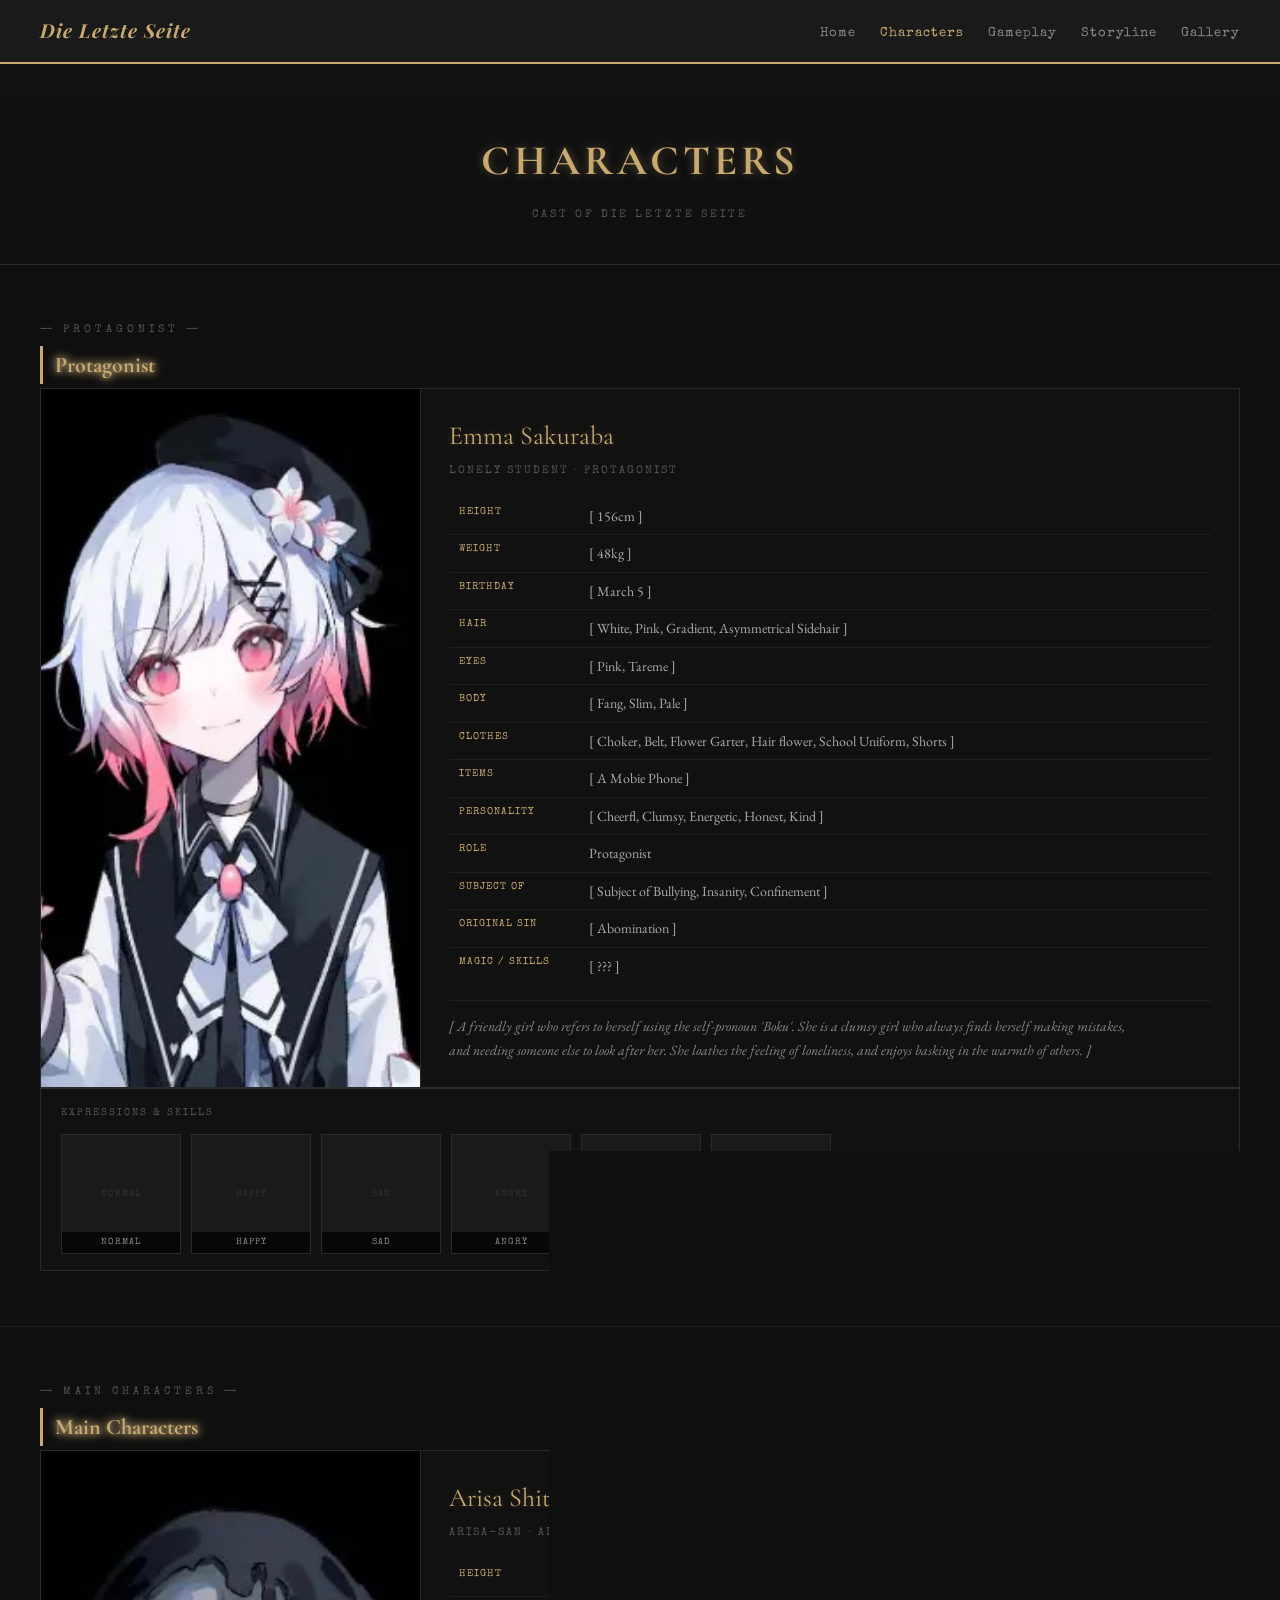
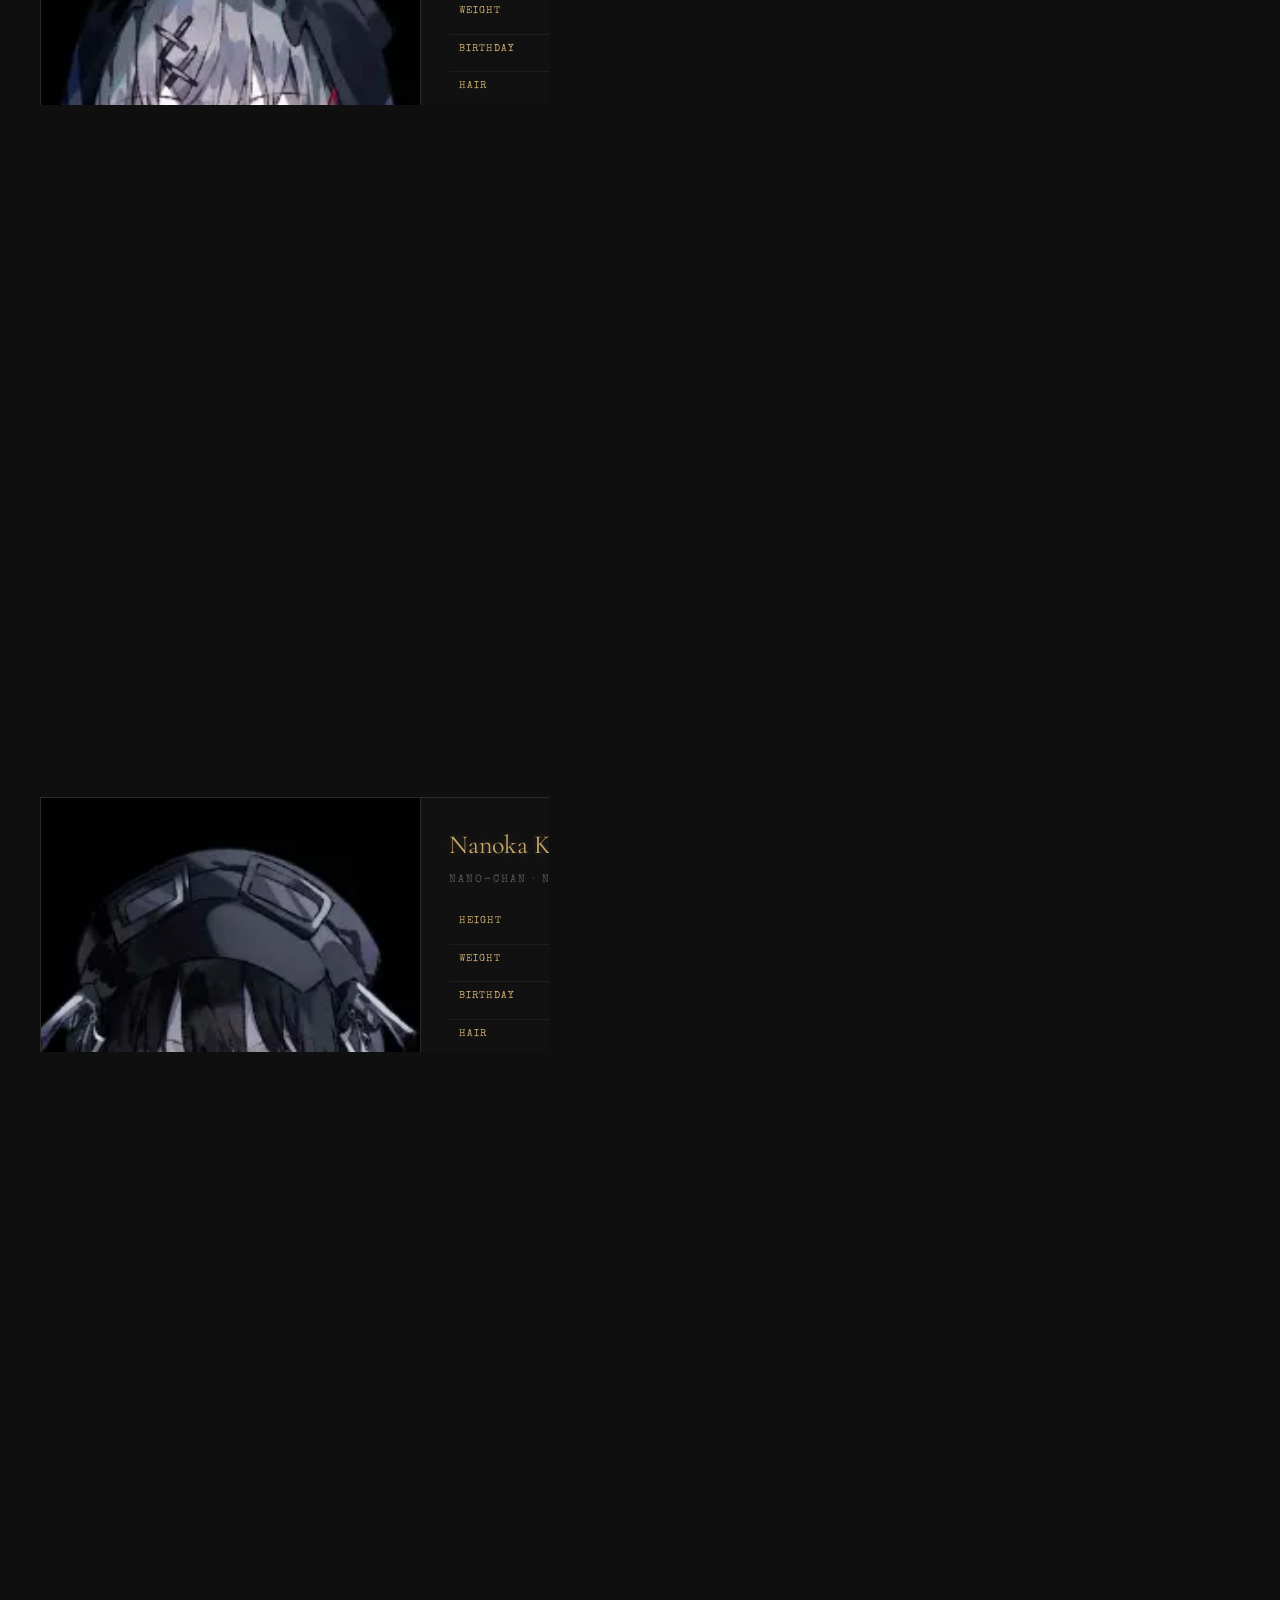
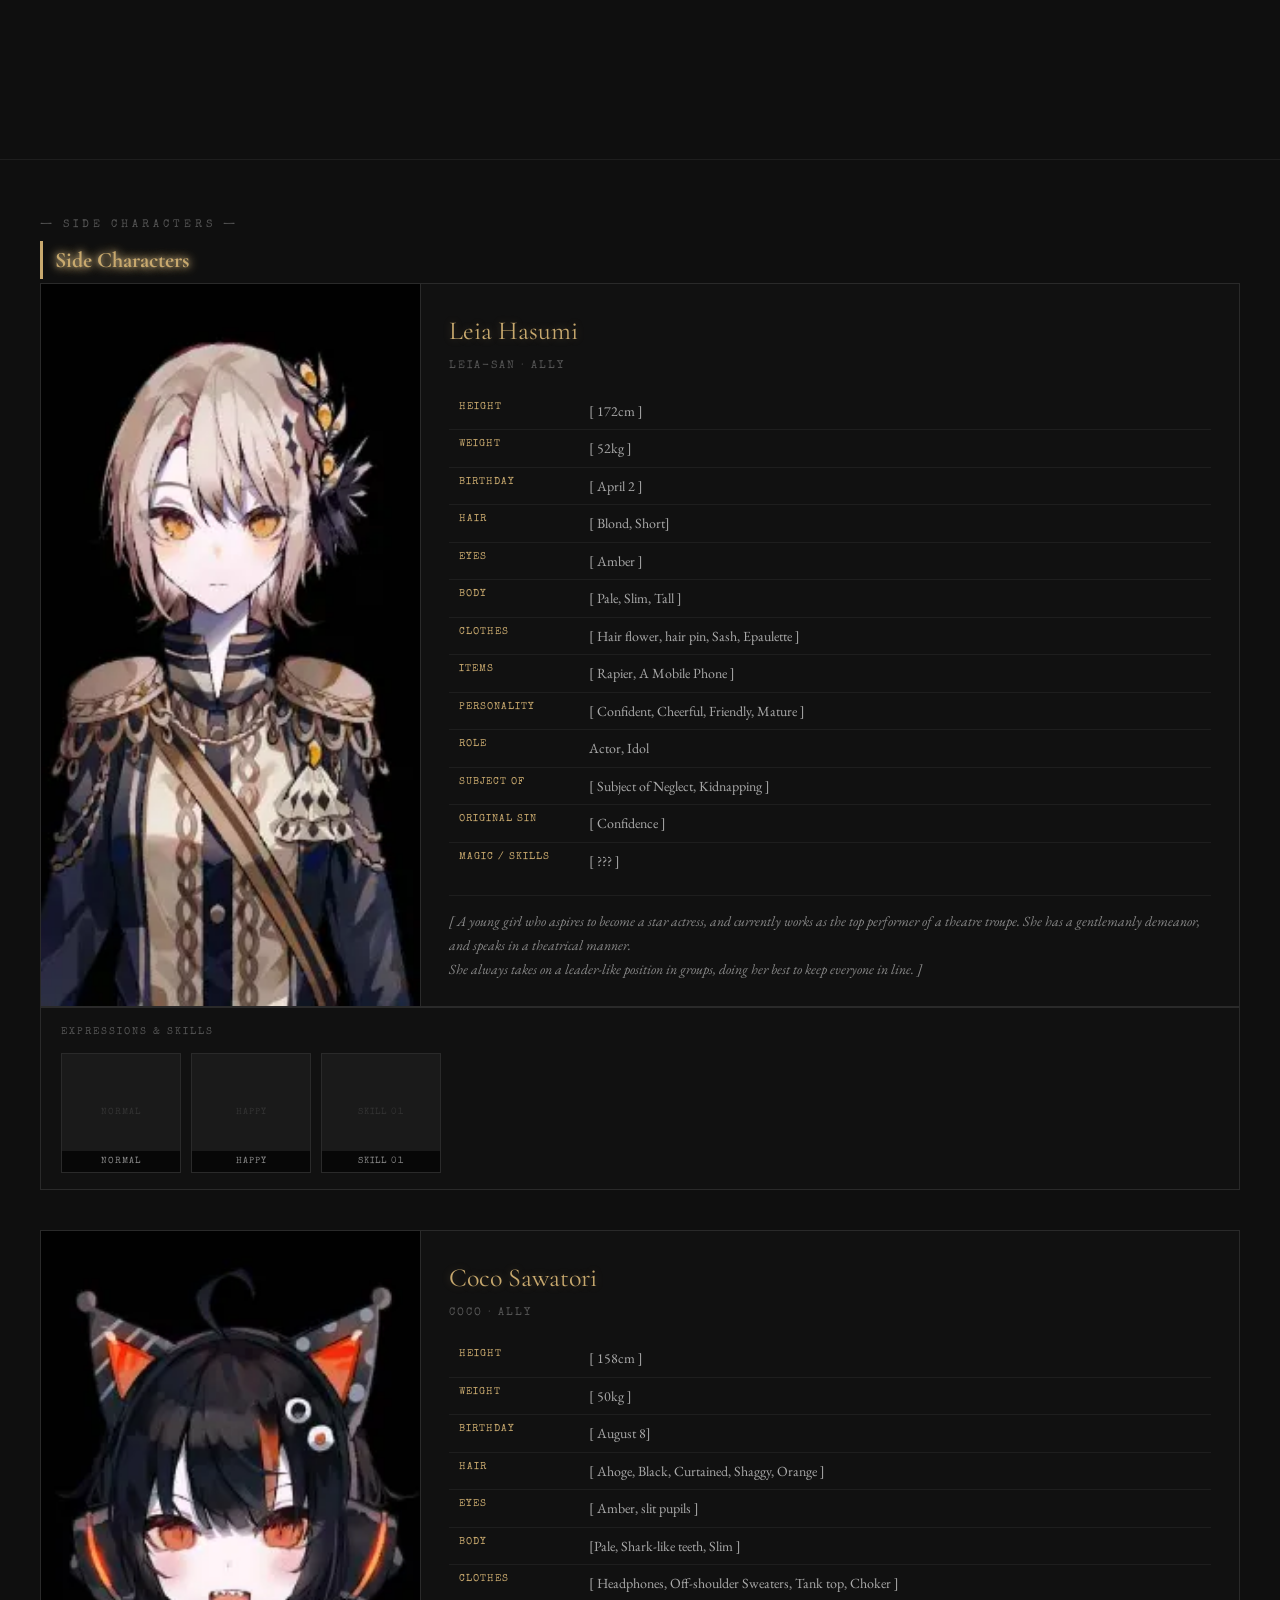
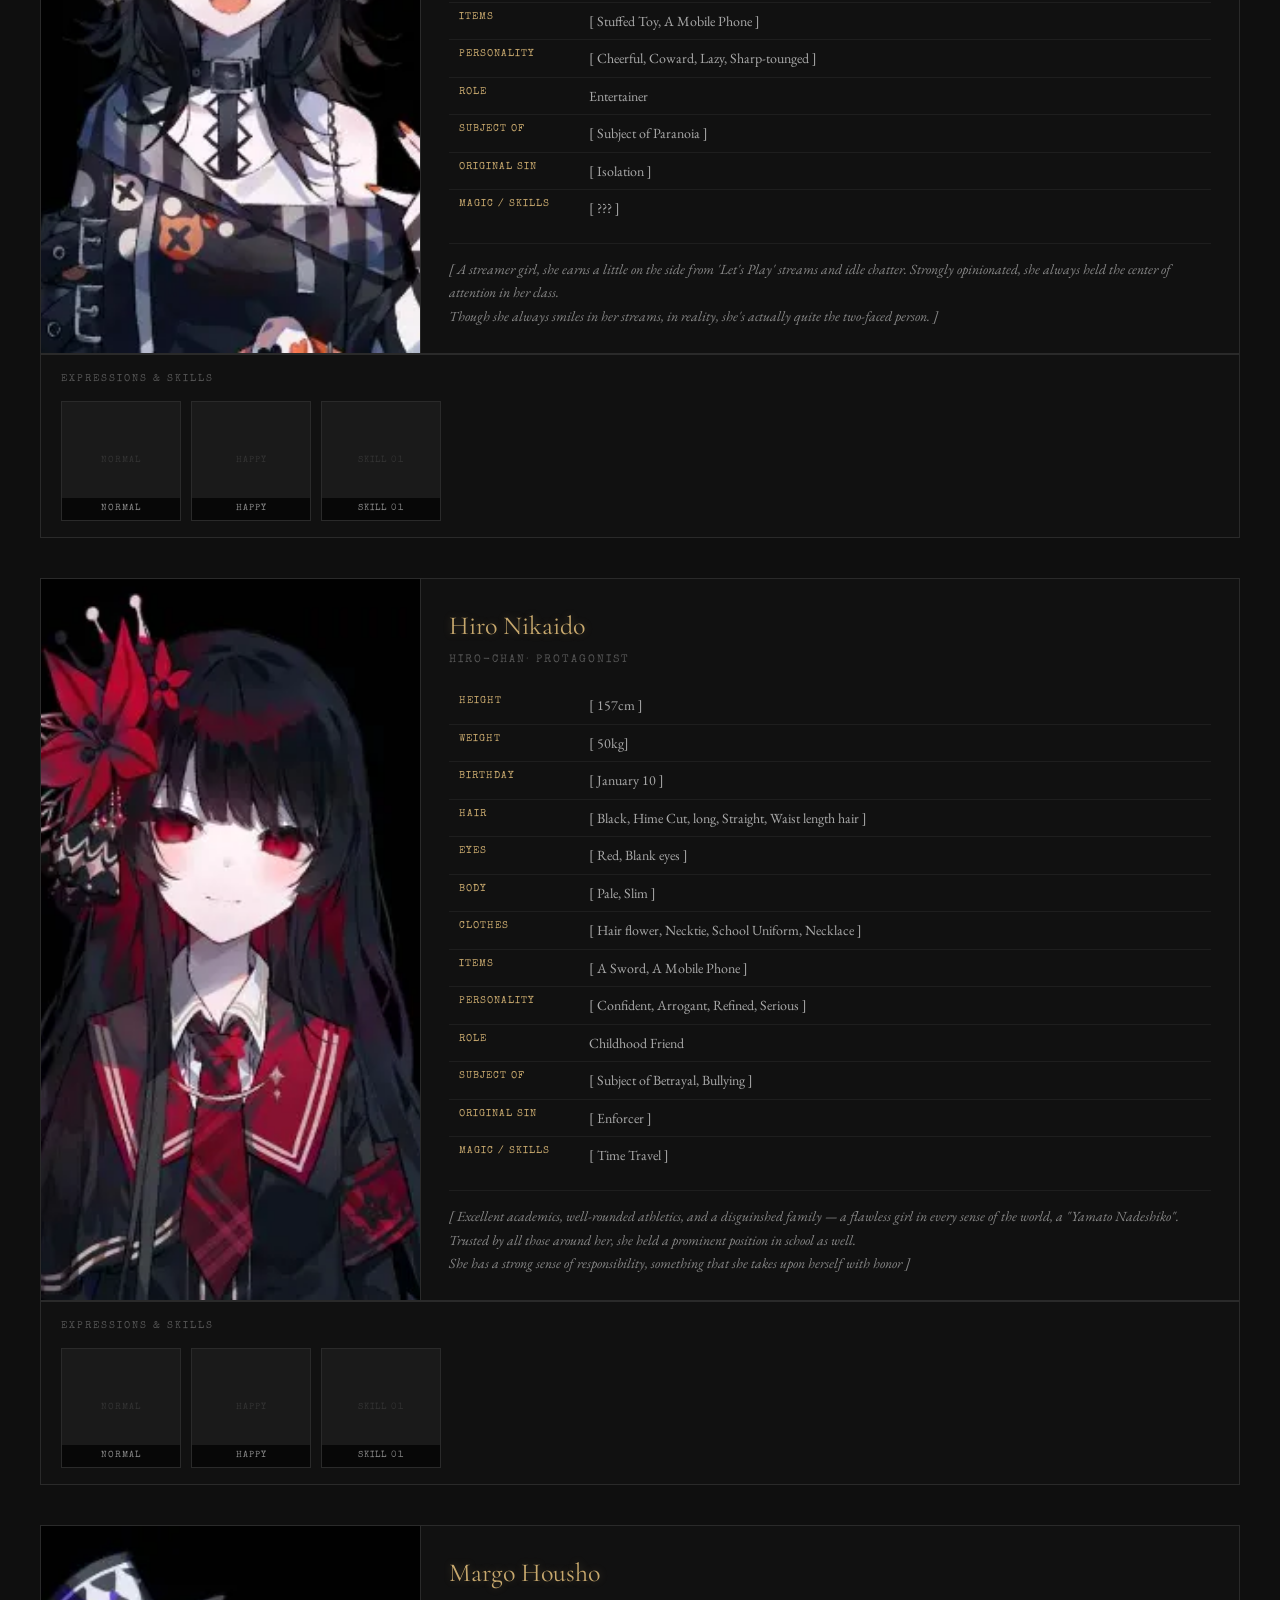
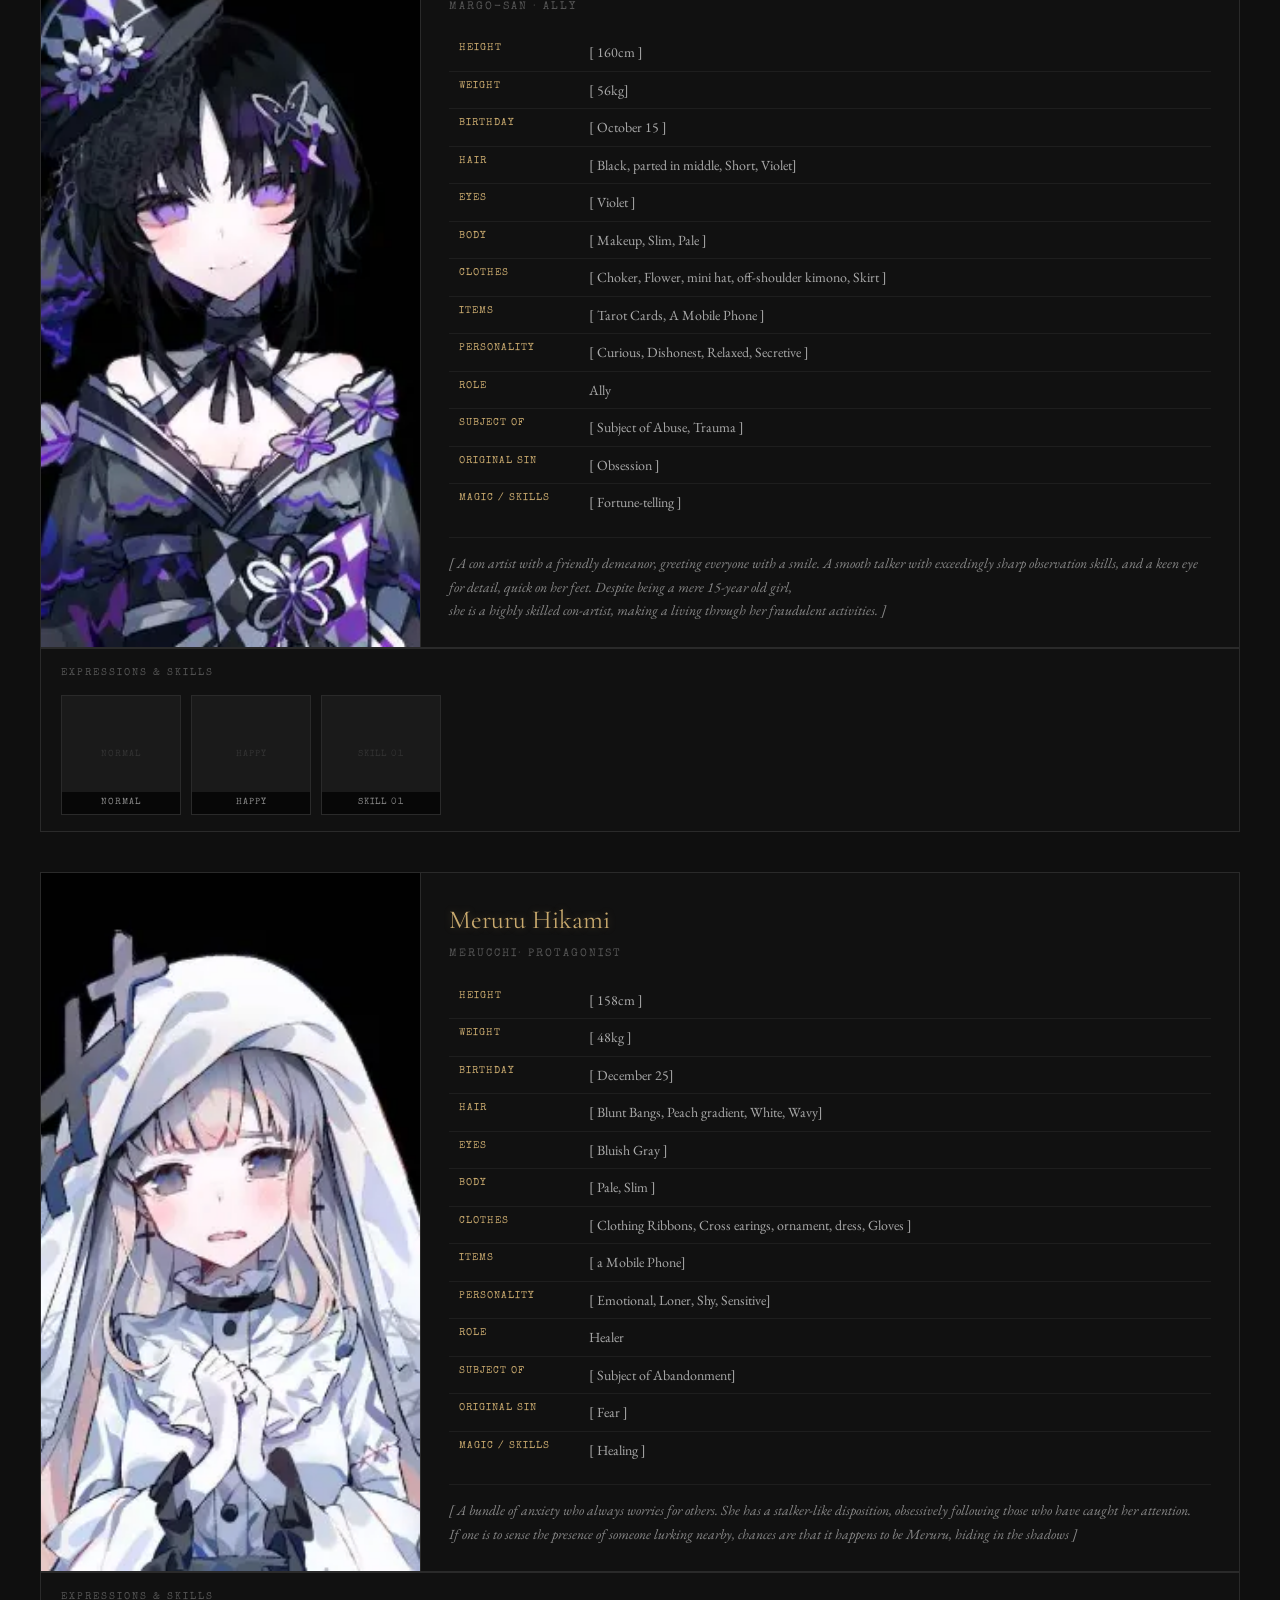
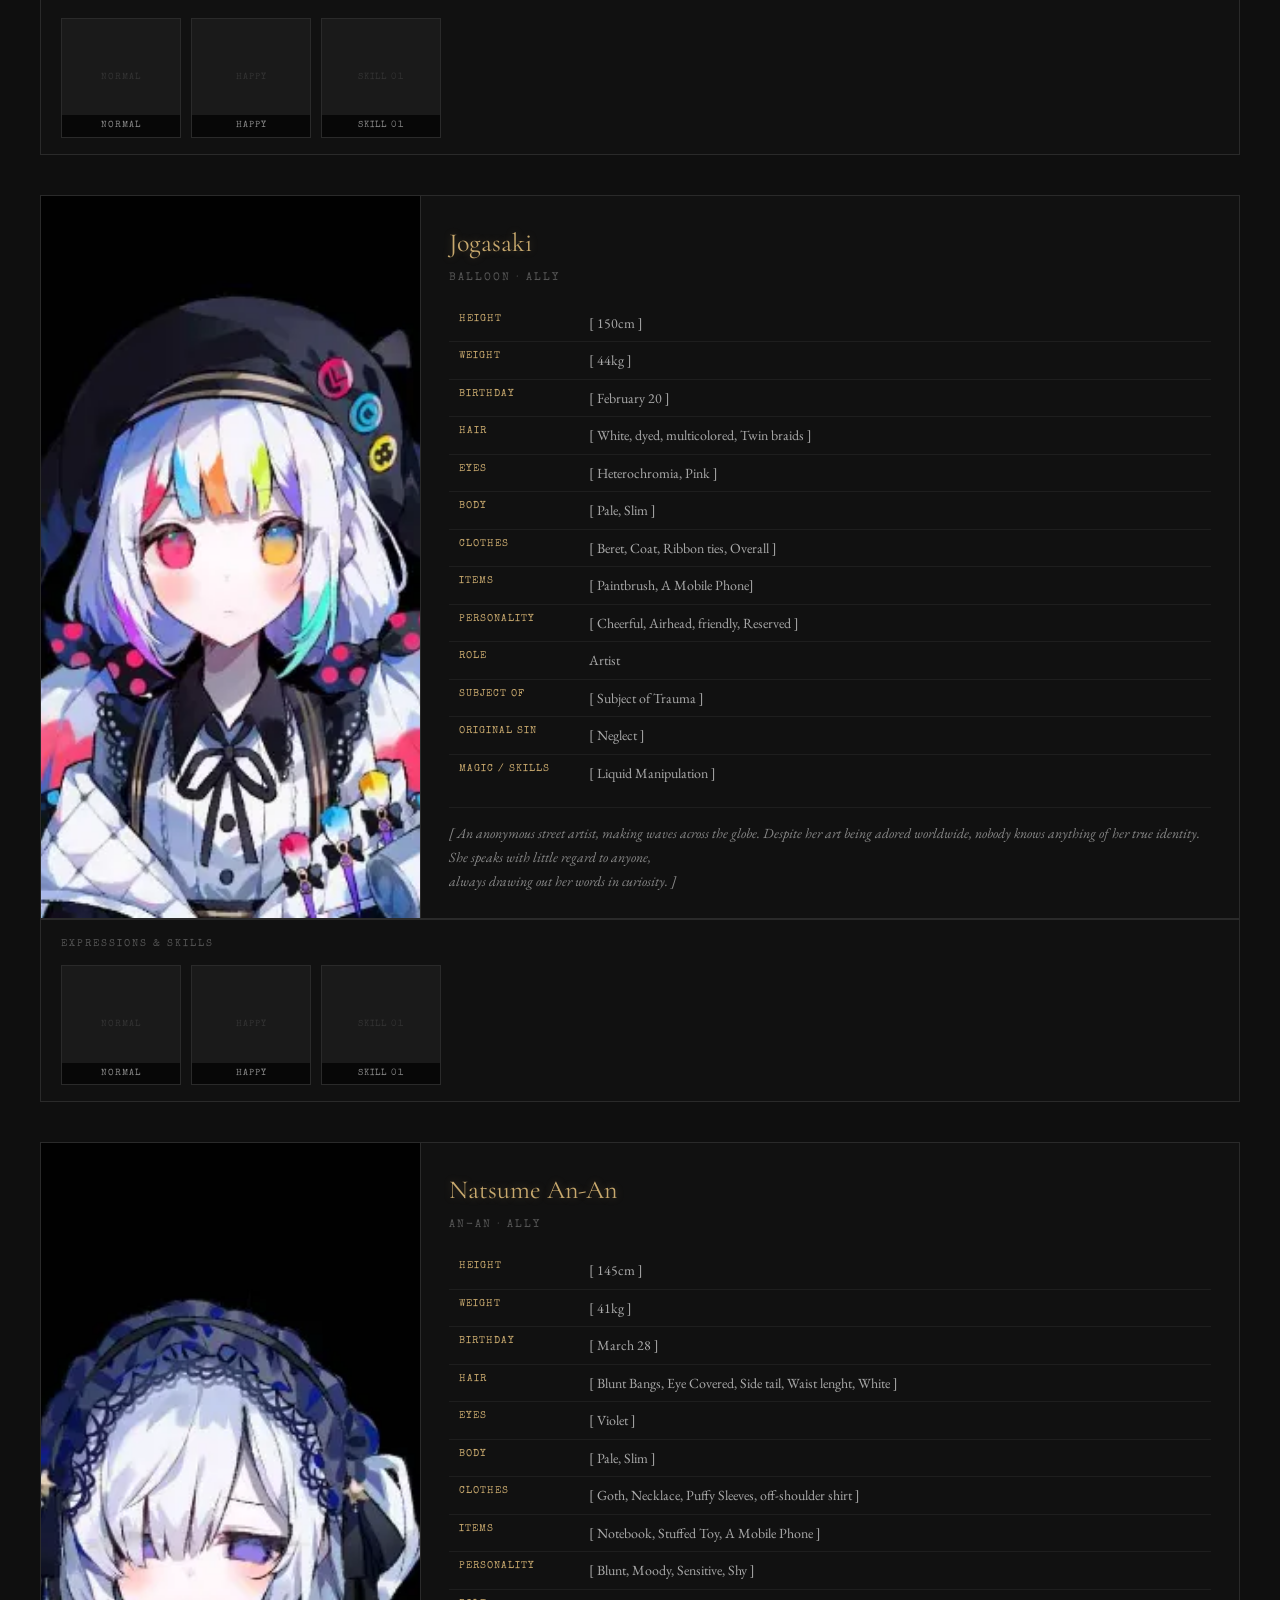
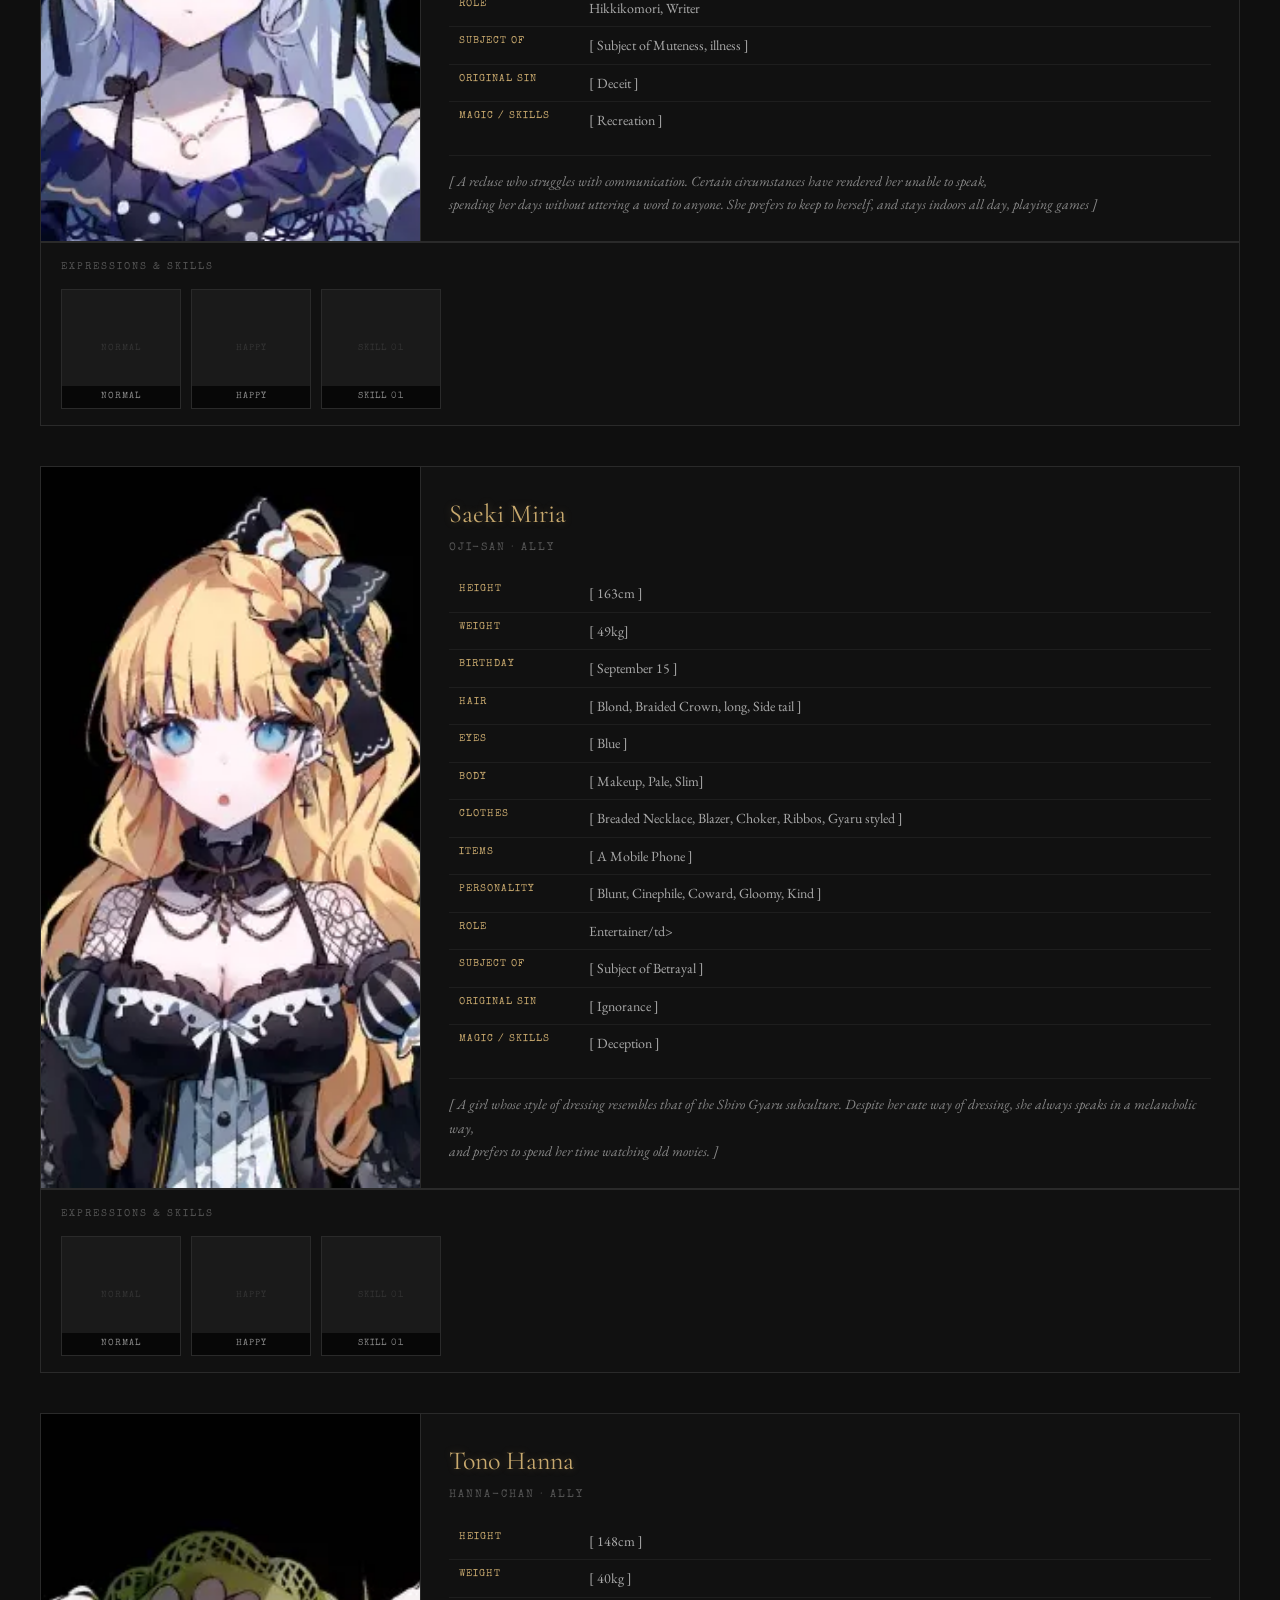
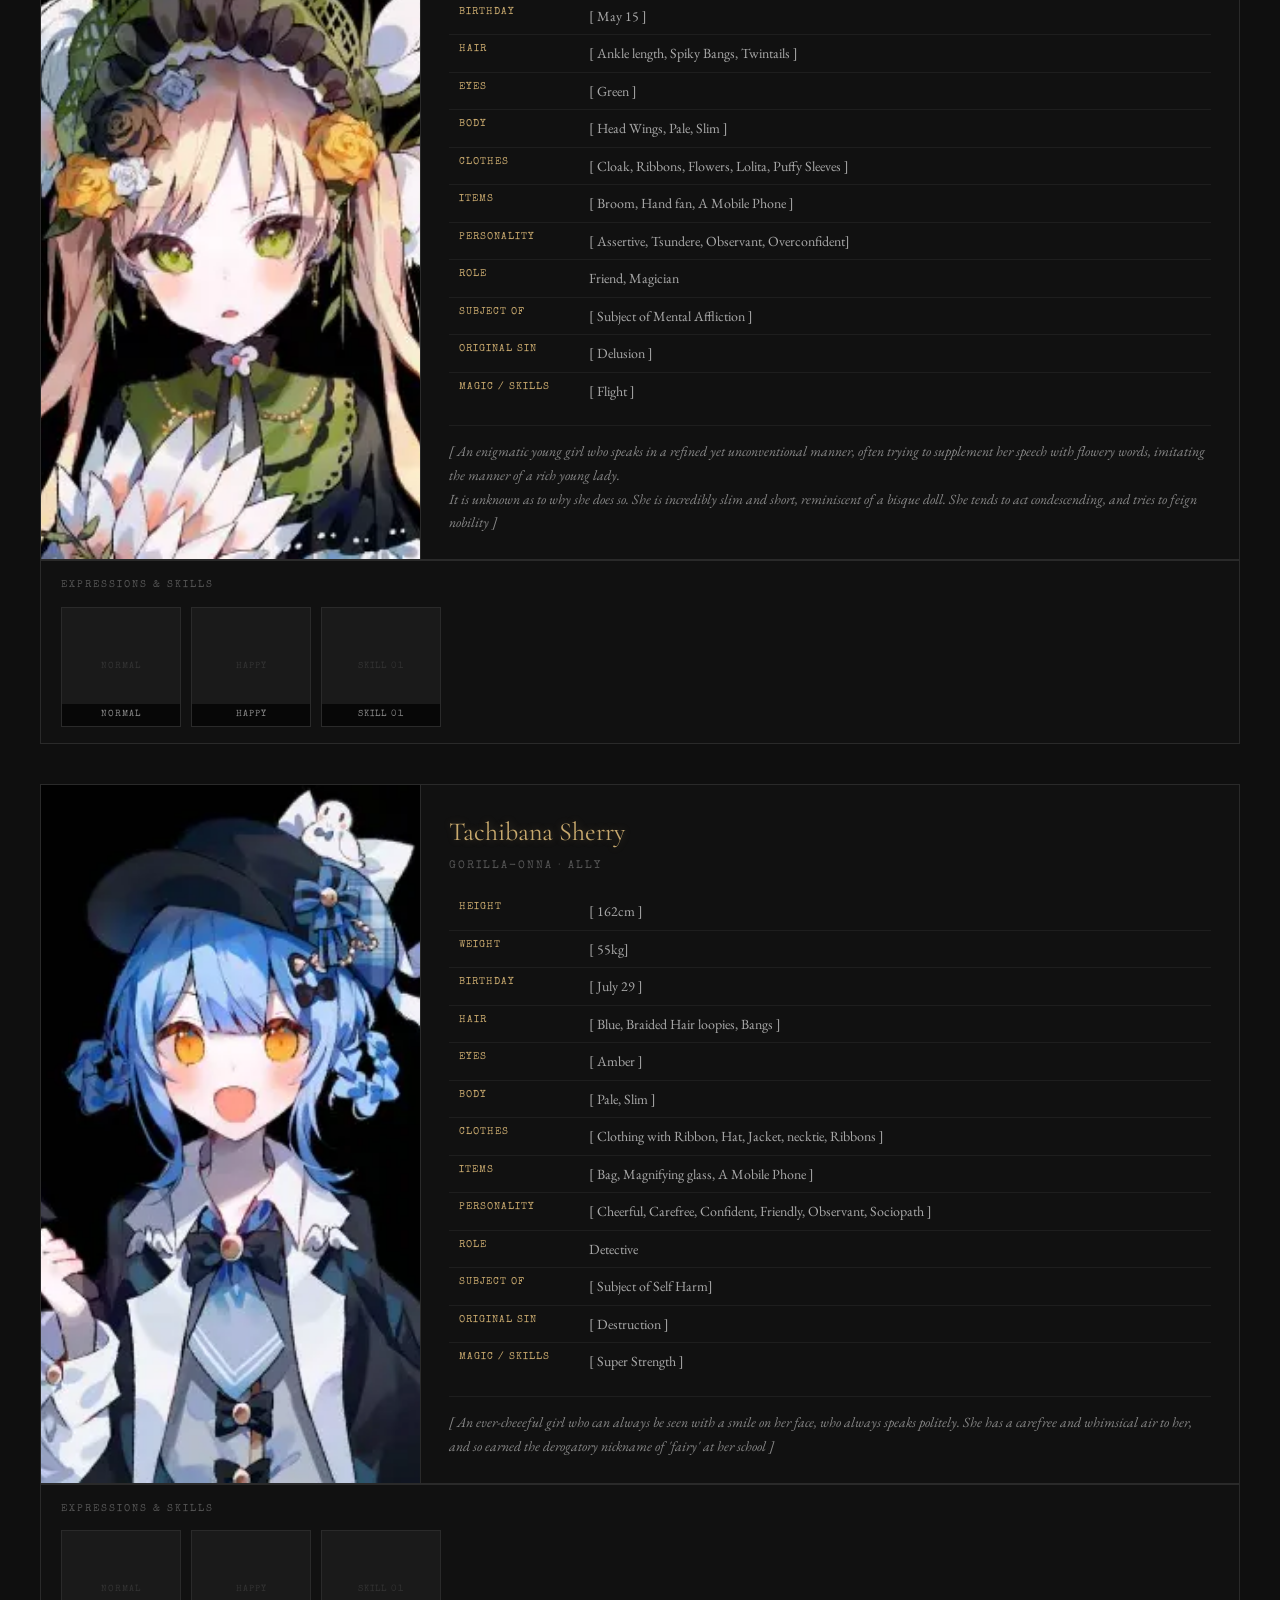
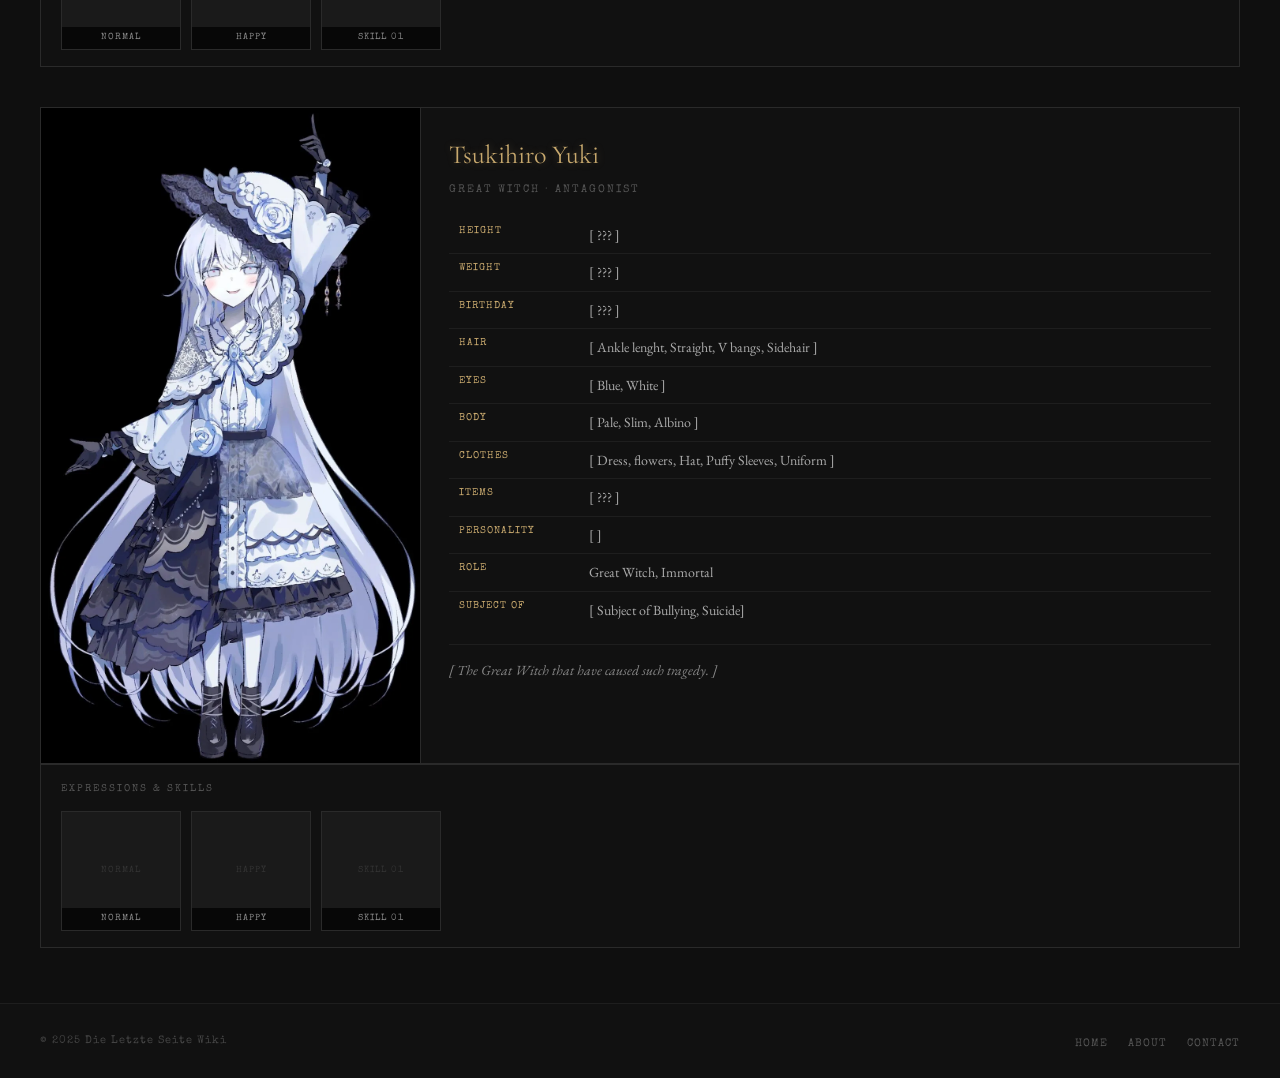
==== commit a4e55147: "carousel, formatting, buttons, logo fixed the carousel ratio error, added back to the top button, fi" ====
--- a/characters.html
+++ b/characters.html
@@ -4,6 +4,7 @@
   <meta charset="UTF-8" />
   <meta name="viewport" content="width=device-width, initial-scale=1.0" />
   <title>Characters — Die Letzte Seite Wiki</title>
+  <link rel="icon" type="image/png" href="assets/images/logo.png">
   <link href="https://fonts.googleapis.com/css2?family=Playfair+Display:ital,wght@0,700;0,900;1,400&family=EB+Garamond:ital,wght@0,400;1,400&family=Special+Elite&display=swap" rel="stylesheet" />
   <link href="https://fonts.googleapis.com/css2?family=Cormorant+Garamond:wght@400;700;900&display=swap" rel="stylesheet">
   <link rel="stylesheet" href="style.css">
--- a/style.css
+++ b/style.css
@@ -998,4 +998,113 @@
 @media (max-width: 480px) {
   .gallery-grid { grid-template-columns: 1fr; }
   .char-gallery-item { width: 80px; height: 80px; }
+}
+
+/* =========================================
+   1. CAROUSEL STRETCH FIX
+   ========================================= */
+.carousel-slide {
+  display: flex;
+  flex-direction: column;
+}
+.slide-caption {
+  margin-top: auto; 
+}
+
+/* =========================================
+   2. CENTERING SPECIFIC PAGES
+   ========================================= */
+body.center-all .section-title,
+body.center-all .section-sub,
+body.center-all .char-group-label,
+body.center-all .gameplay-sub-title {
+  text-align: center;
+  border-left: none;
+  padding-left: 0;
+}
+
+body.center-all .story-overall,
+body.center-all .gameplay-desc,
+body.center-all .story-block {
+  text-align: center;
+  margin-left: auto;
+  margin-right: auto;
+}
+
+/* Center Characters Page Elements */
+body.center-all .char-top {
+  display: flex;
+  flex-direction: column;
+  align-items: center;
+  text-align: center;
+}
+body.center-all .char-mugshot {
+  border-right: none;
+  border-bottom: 1px solid #2a2a2a;
+  width: 100%;
+  max-width: 400px;
+}
+body.center-all .bio-table {
+  margin-left: auto;
+  margin-right: auto;
+}
+body.center-all .char-gallery-grid {
+  justify-content: center;
+}
+
+/* Center Storyline Chapters Elements */
+body.center-all .chapter-header {
+  justify-content: center;
+}
+body.center-all .chapter-table tr {
+  display: flex;
+  flex-direction: column;
+  align-items: center;
+  text-align: center;
+}
+body.center-all .ch-img-cell {
+  border-right: none;
+  border-bottom: 1px solid #1e1e1e;
+  width: 100%;
+  max-width: 500px;
+}
+
+/* Center Gameplay Elements */
+body.center-all .controls-table {
+  margin-left: auto;
+  margin-right: auto;
+}
+
+/* =========================================
+   3. BACK TO TOP BUTTON STYLES
+   ========================================= */
+.back-to-top {
+  position: fixed;
+  bottom: 30px;
+  right: 30px;
+  z-index: 99;
+  font-size: 20px;
+  border: 1px solid #c8a96e;
+  background-color: #1a1a1a;
+  color: #c8a96e;
+  cursor: pointer;
+  width: 45px;
+  height: 45px;
+  border-radius: 50%;
+  transition: opacity 0.3s, background-color 0.3s, color 0.3s, transform 0.3s;
+  opacity: 0;
+  pointer-events: none;
+  display: flex;
+  align-items: center;
+  justify-content: center;
+  box-shadow: 0 4px 10px rgba(0,0,0,0.5);
+}
+.back-to-top.show {
+  opacity: 1;
+  pointer-events: auto;
+}
+.back-to-top:hover {
+  background-color: #c8a96e;
+  color: #111;
+  transform: translateY(-3px);
 }
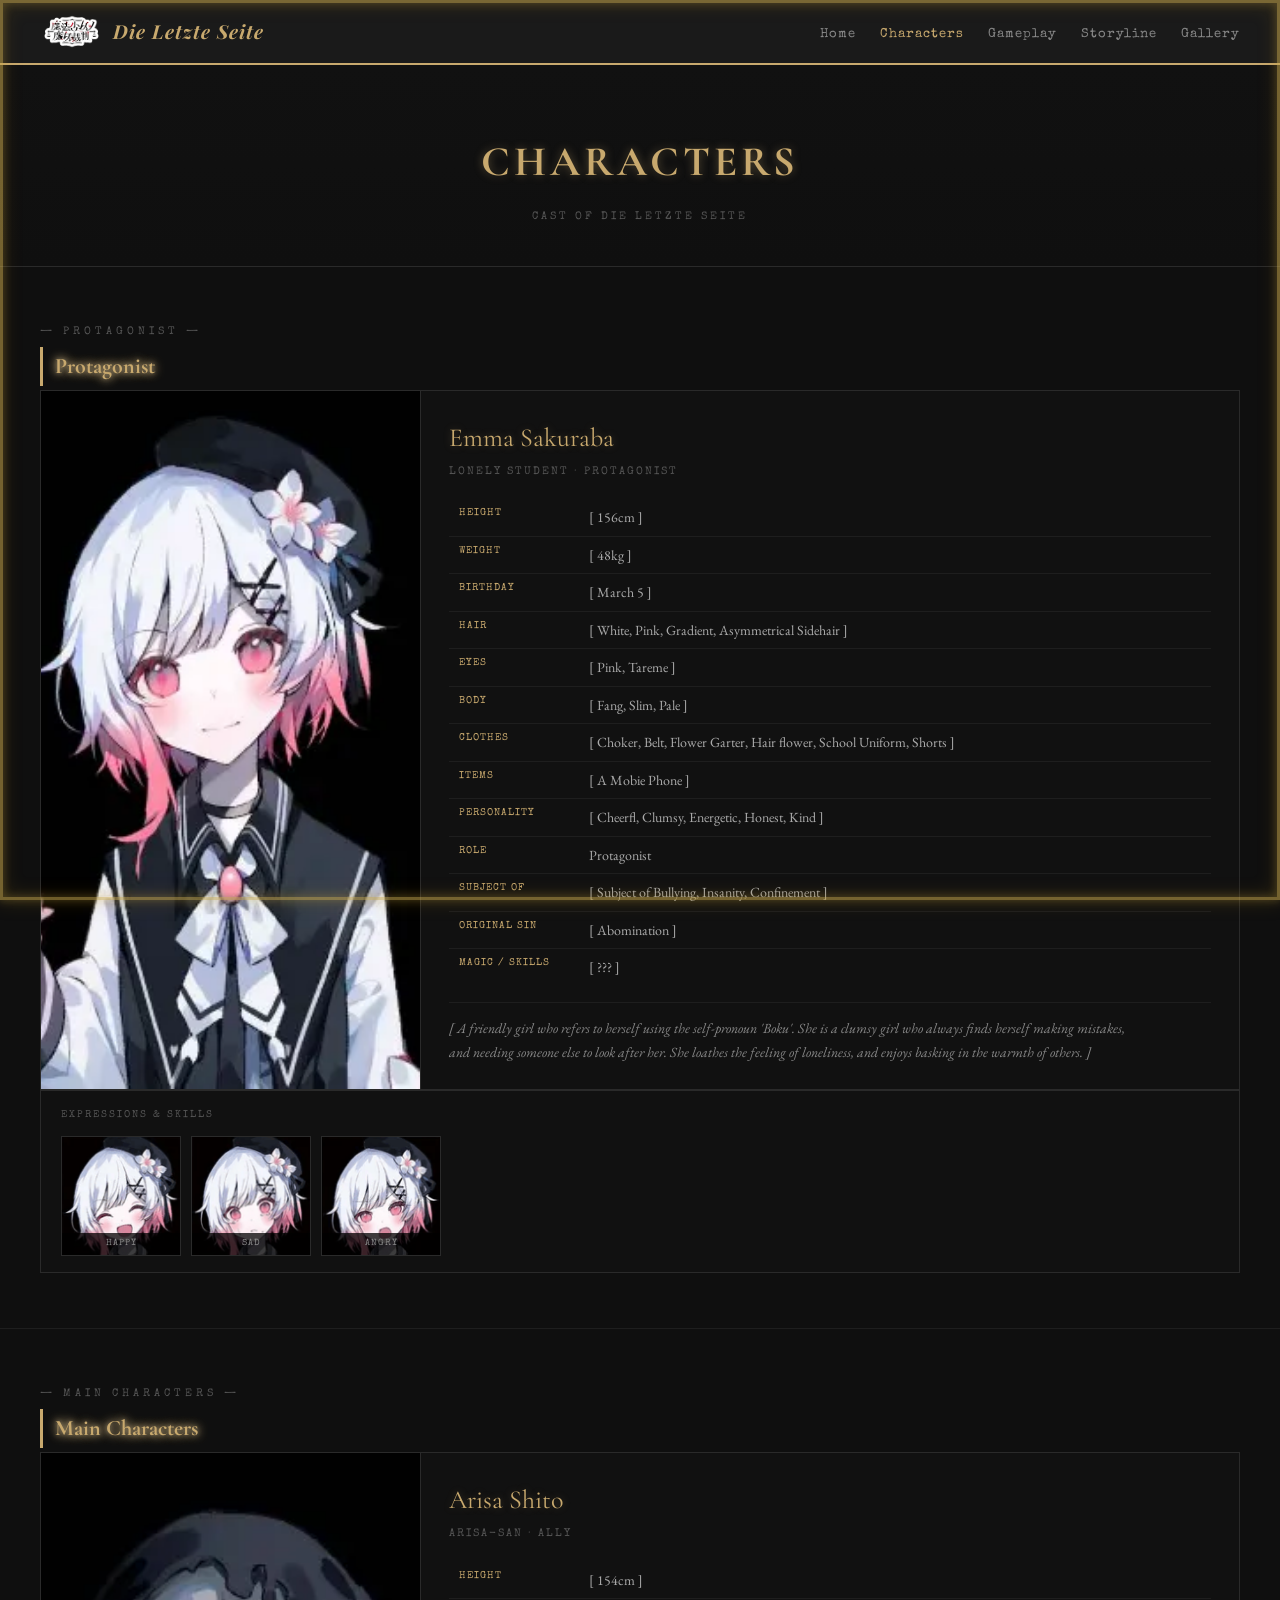
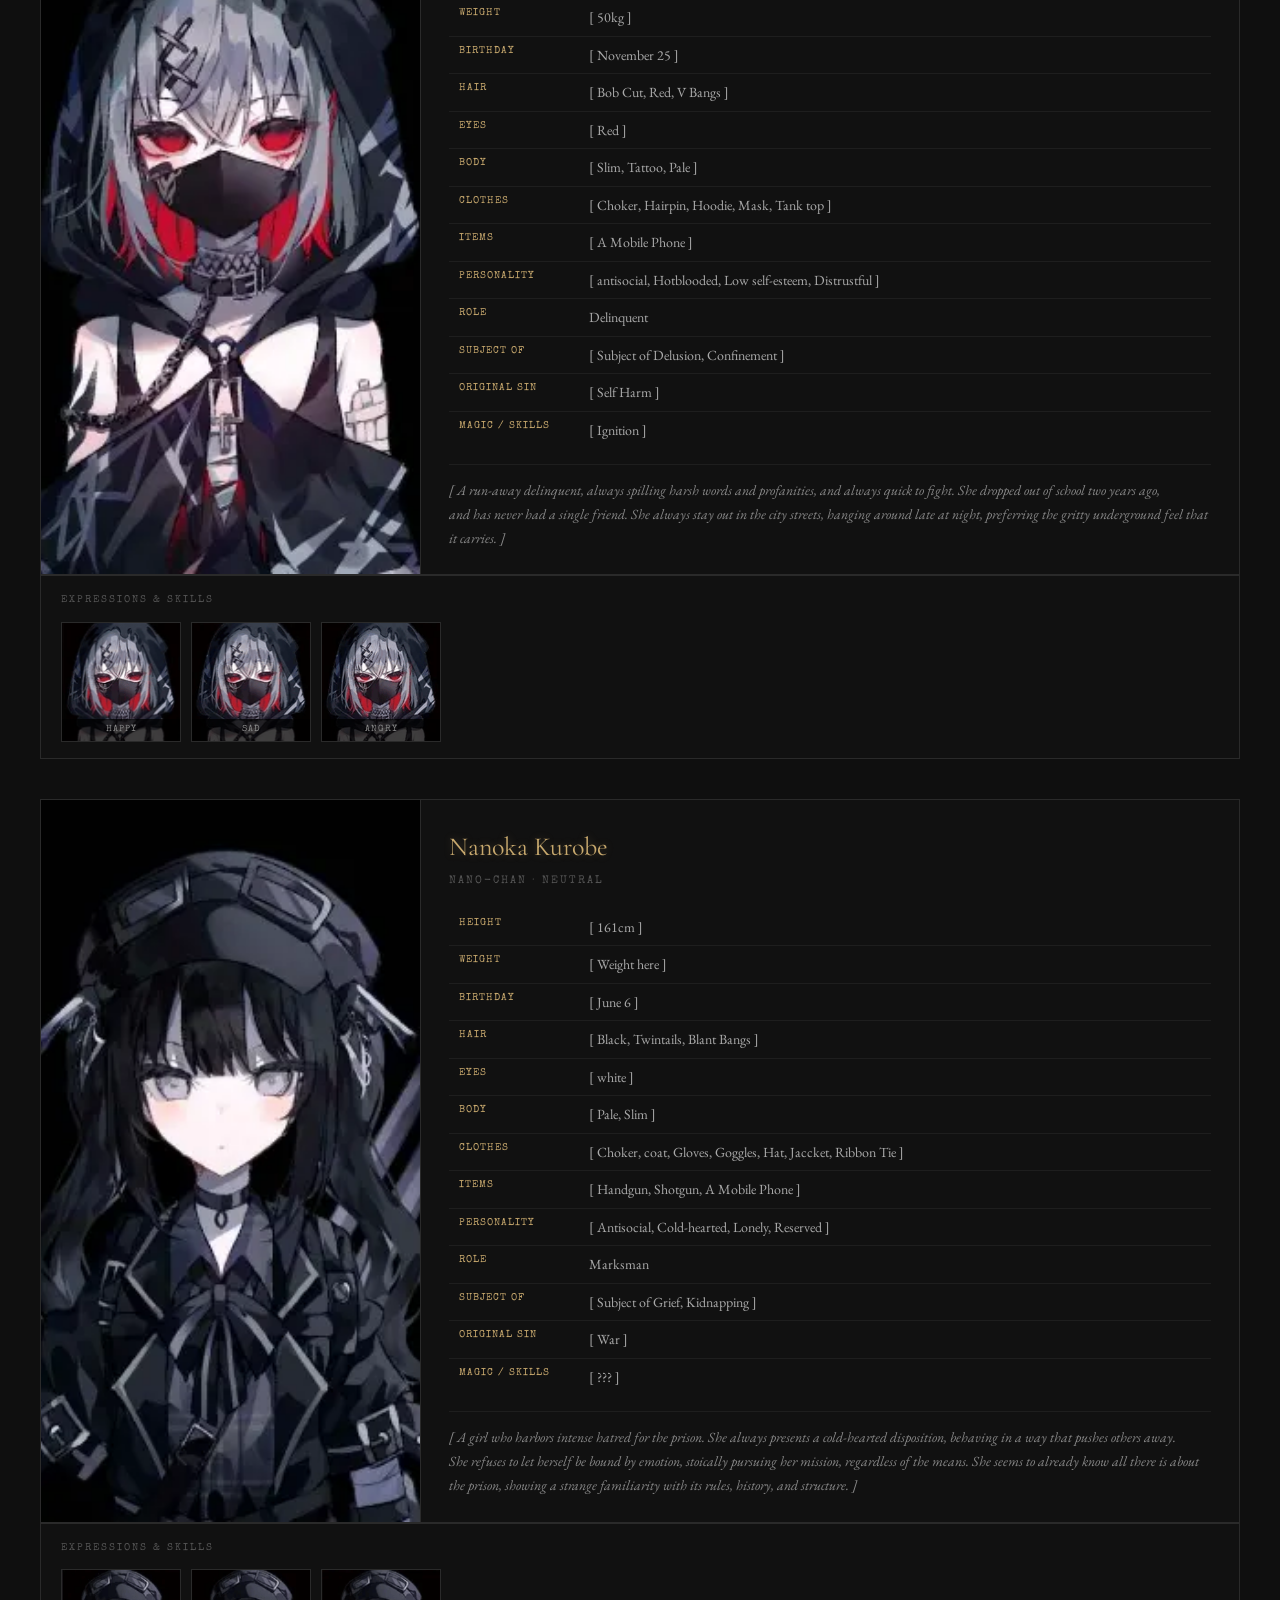
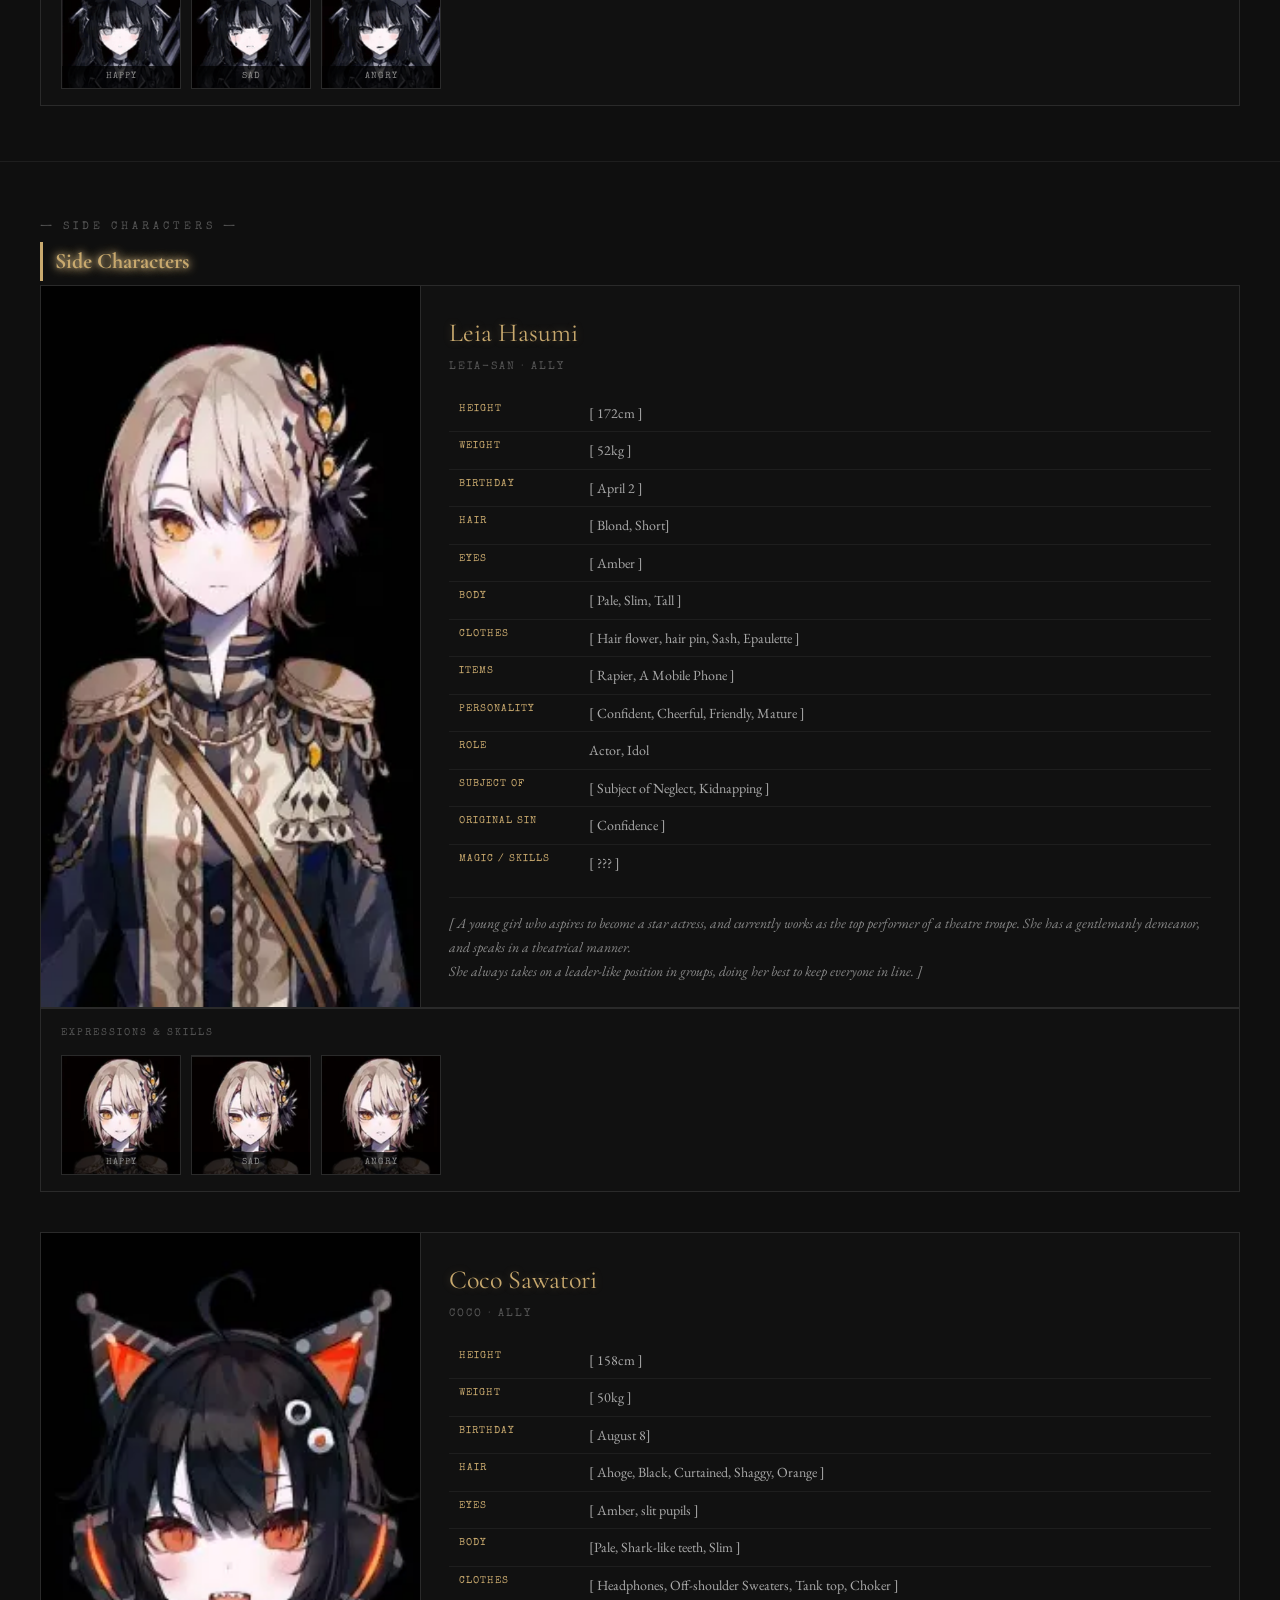
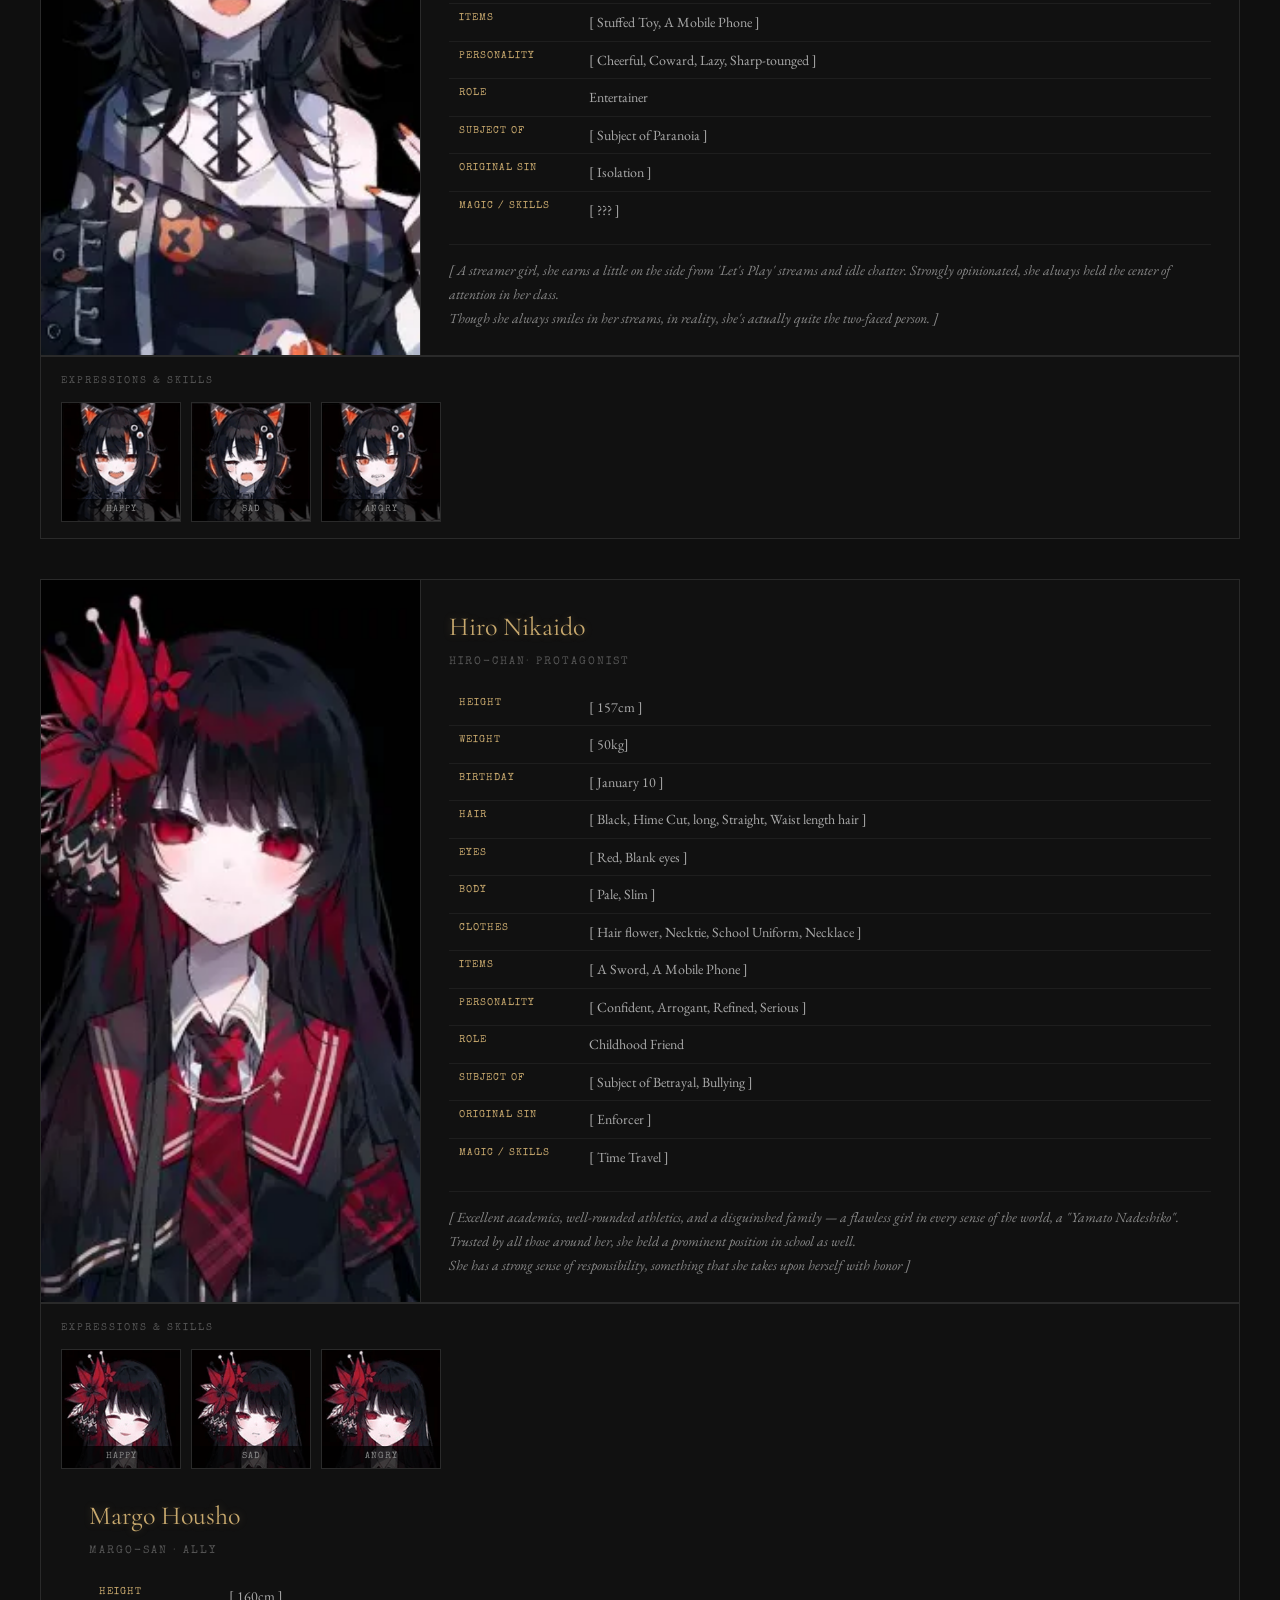
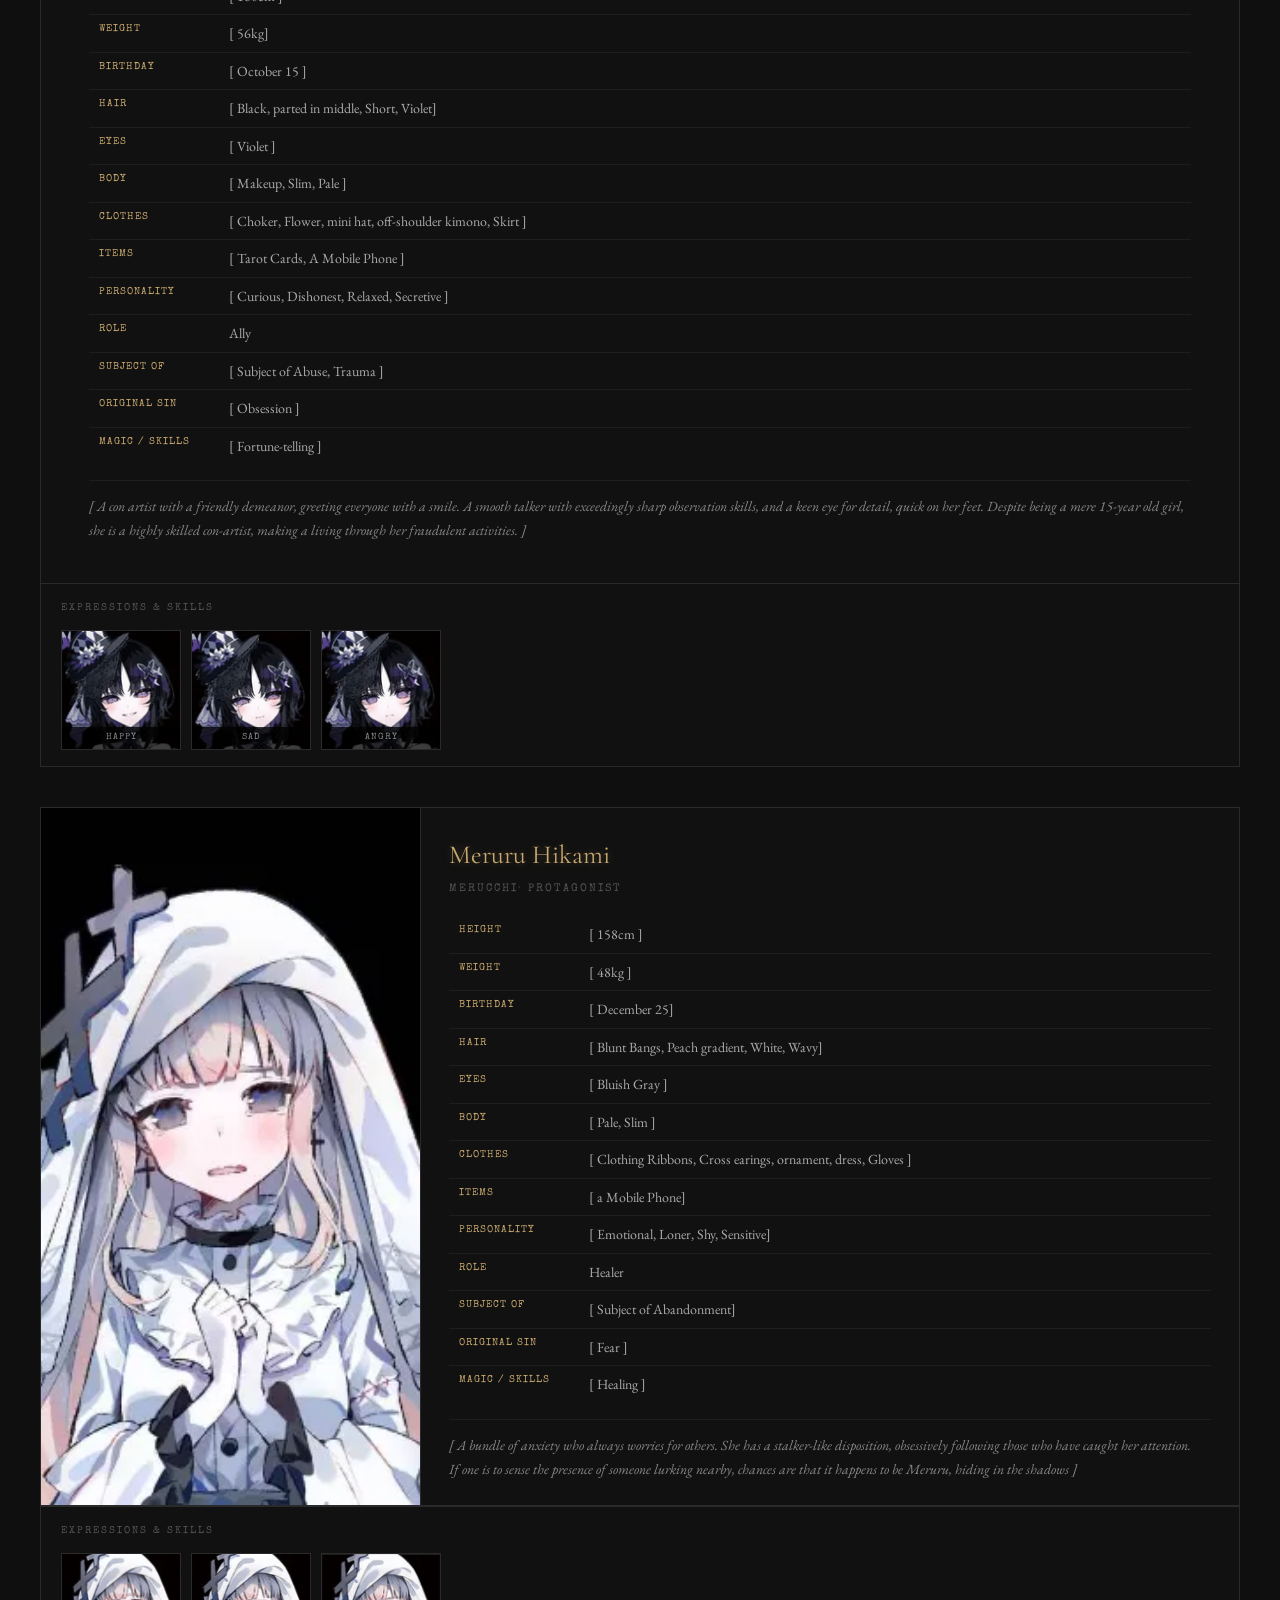
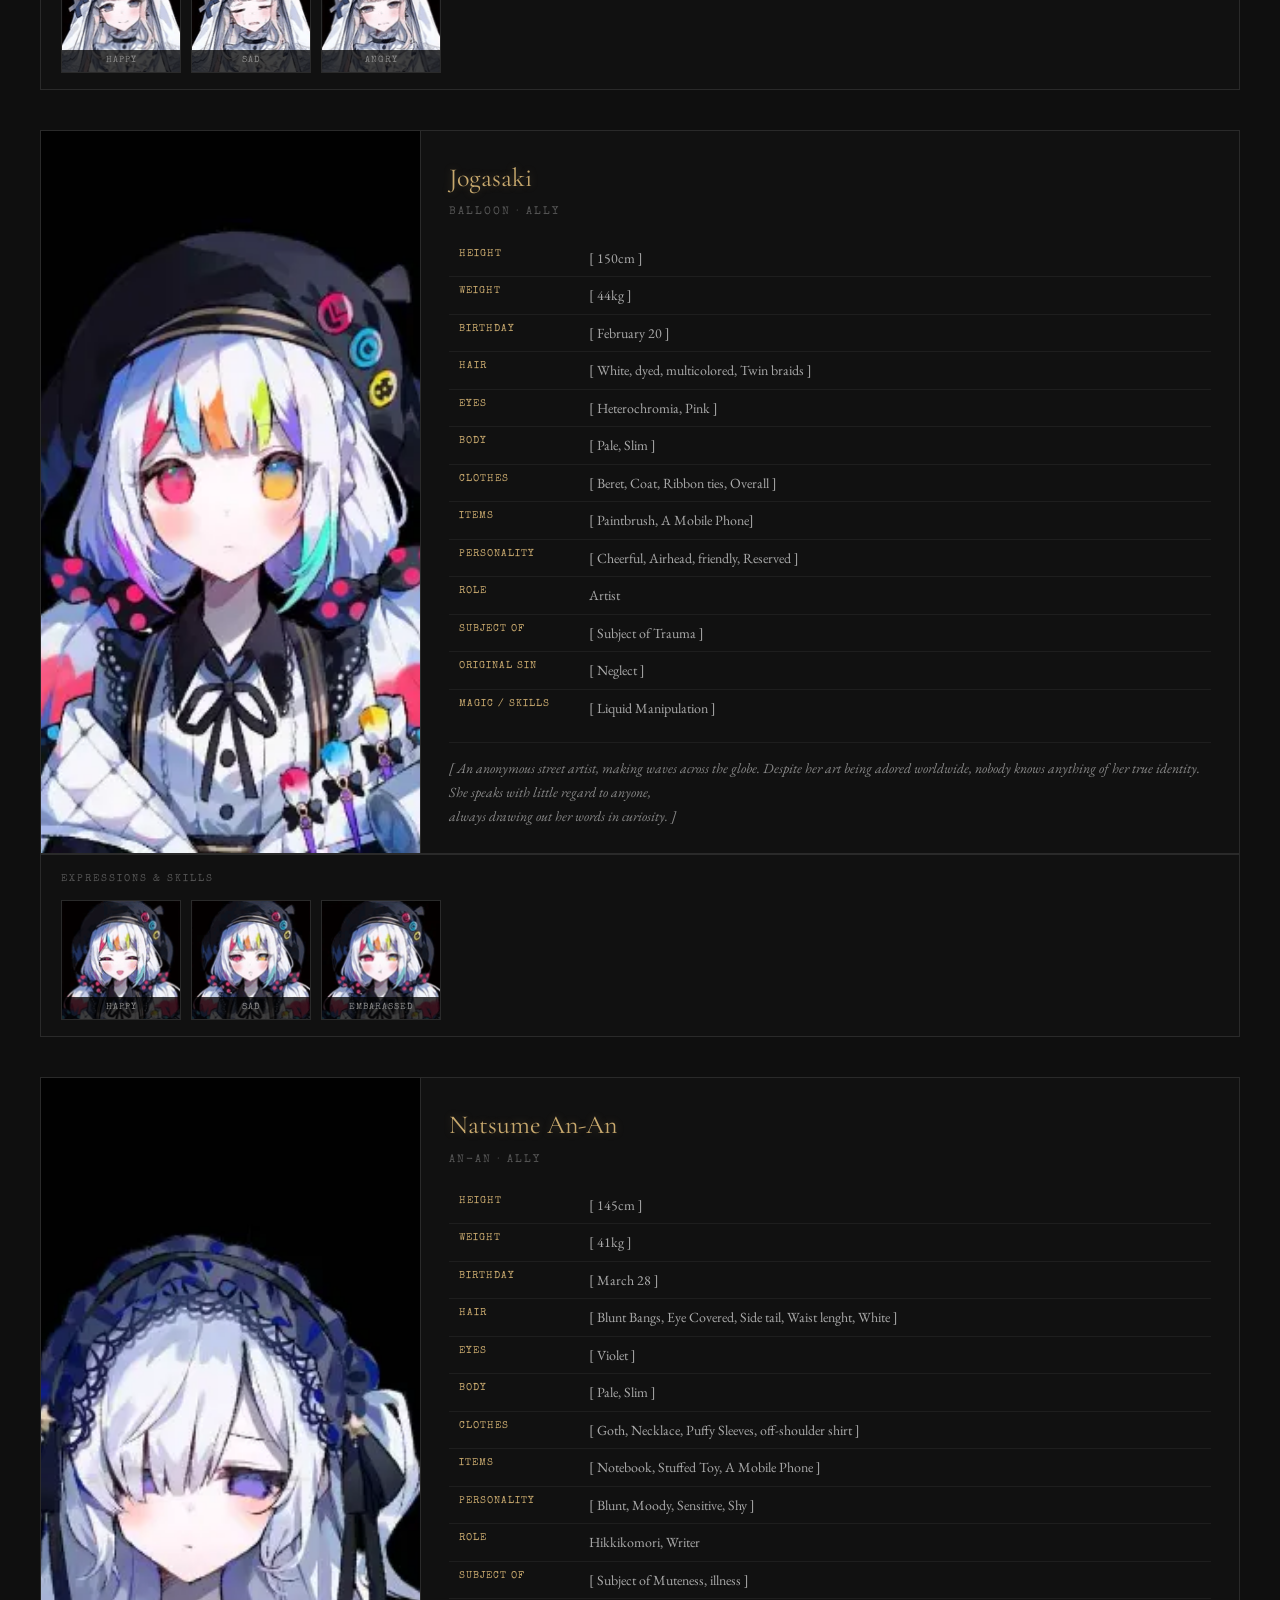
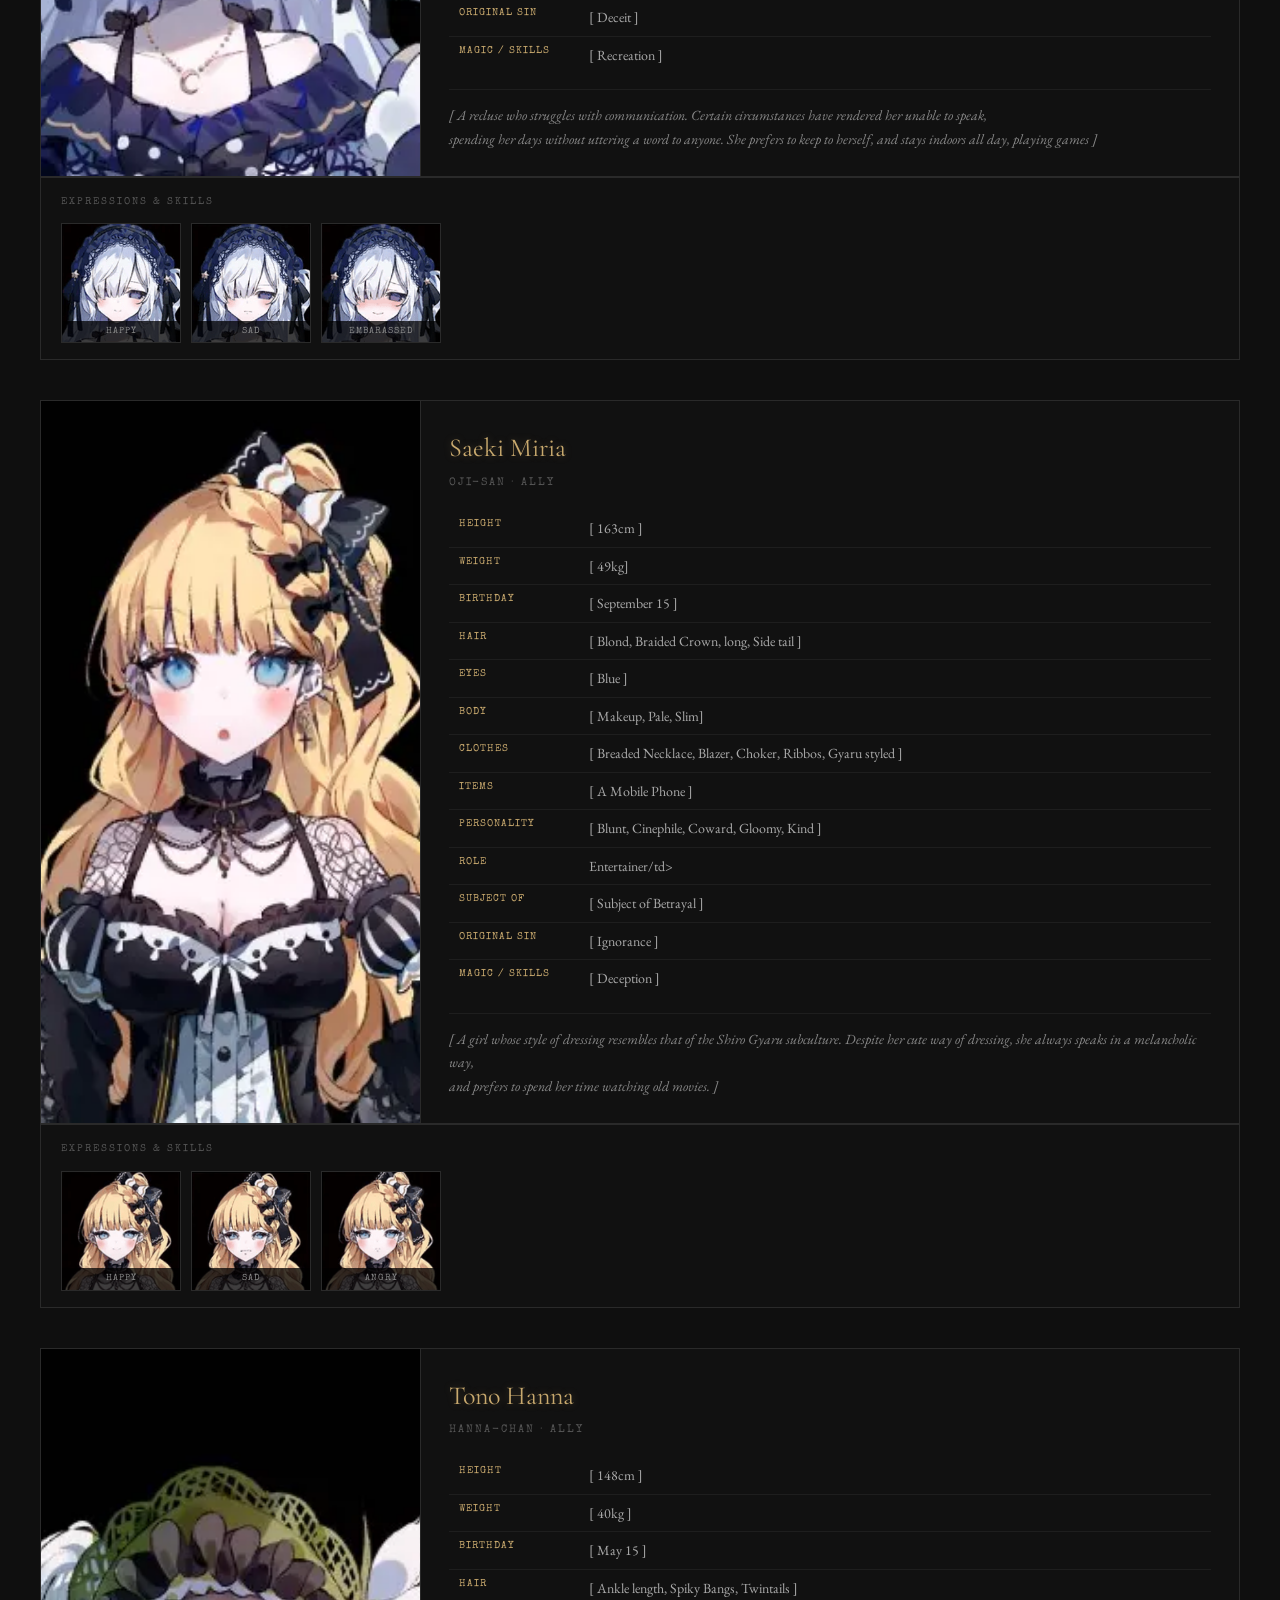
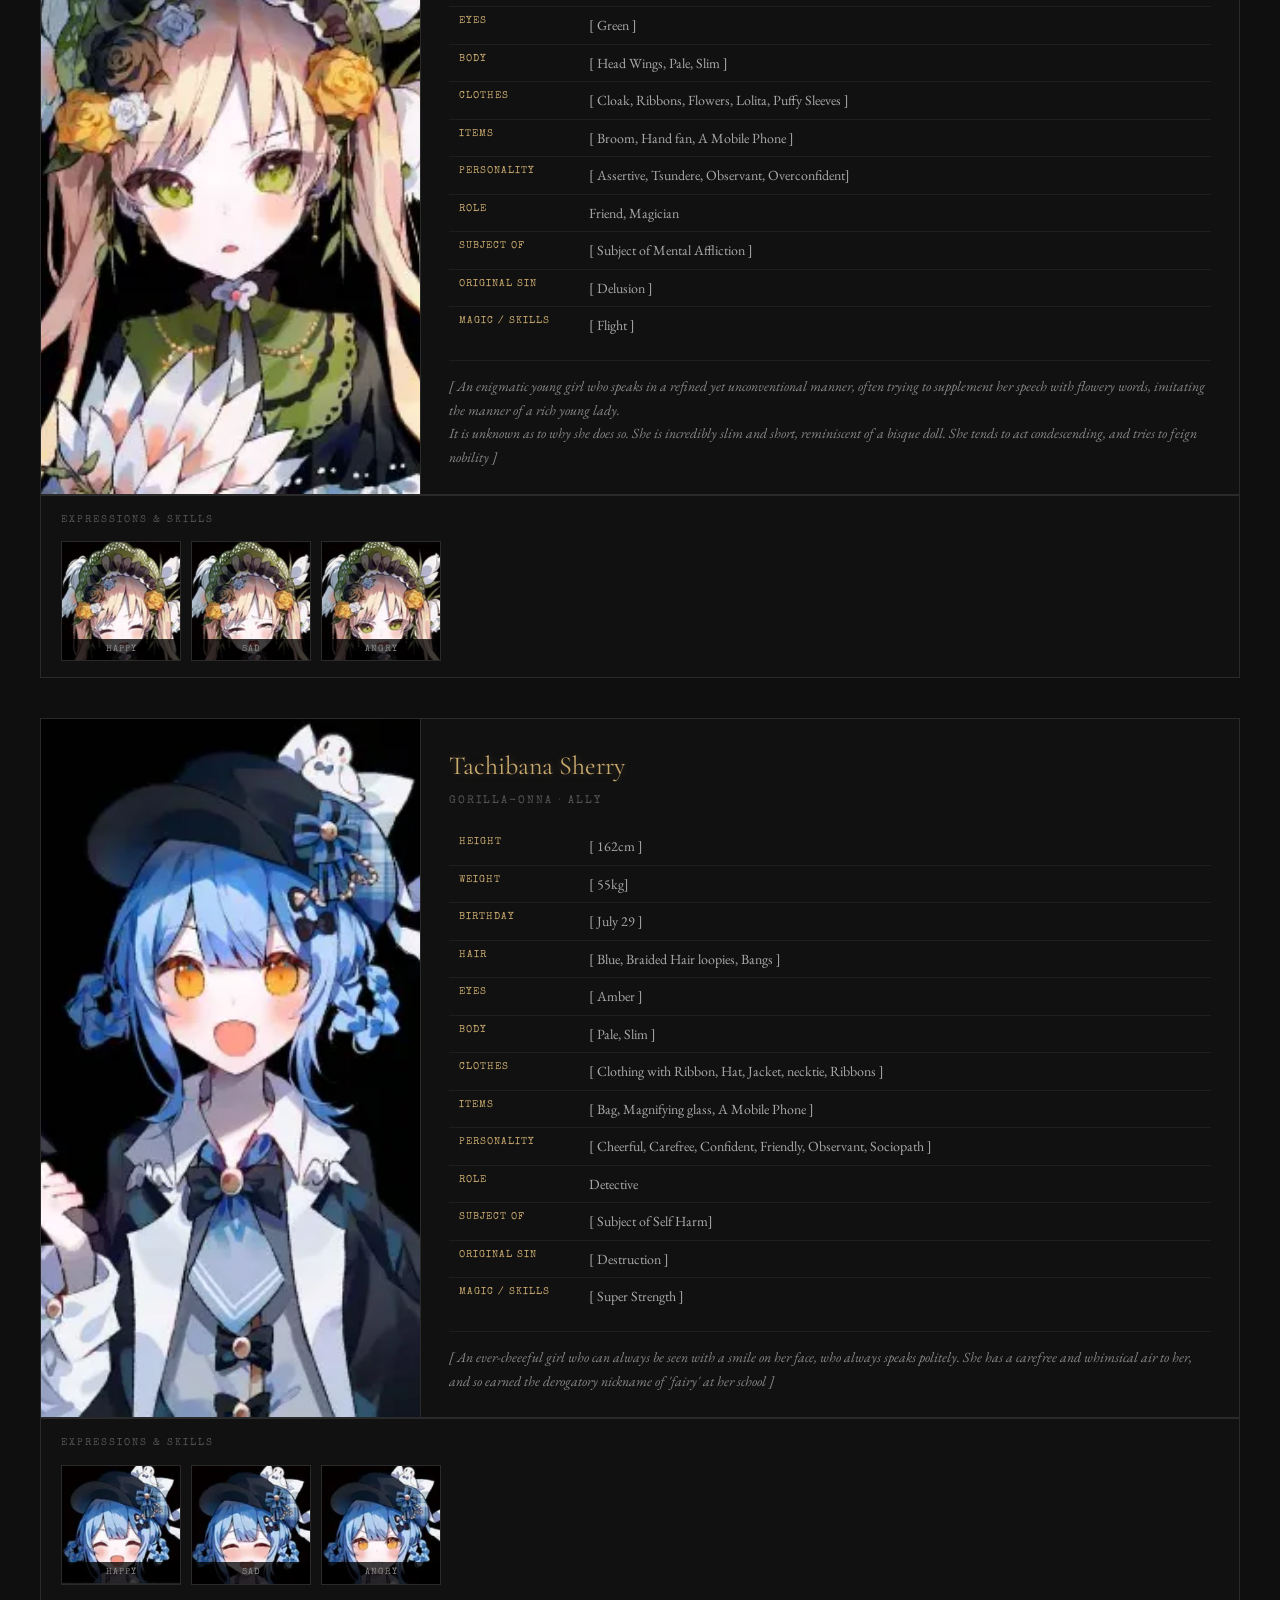
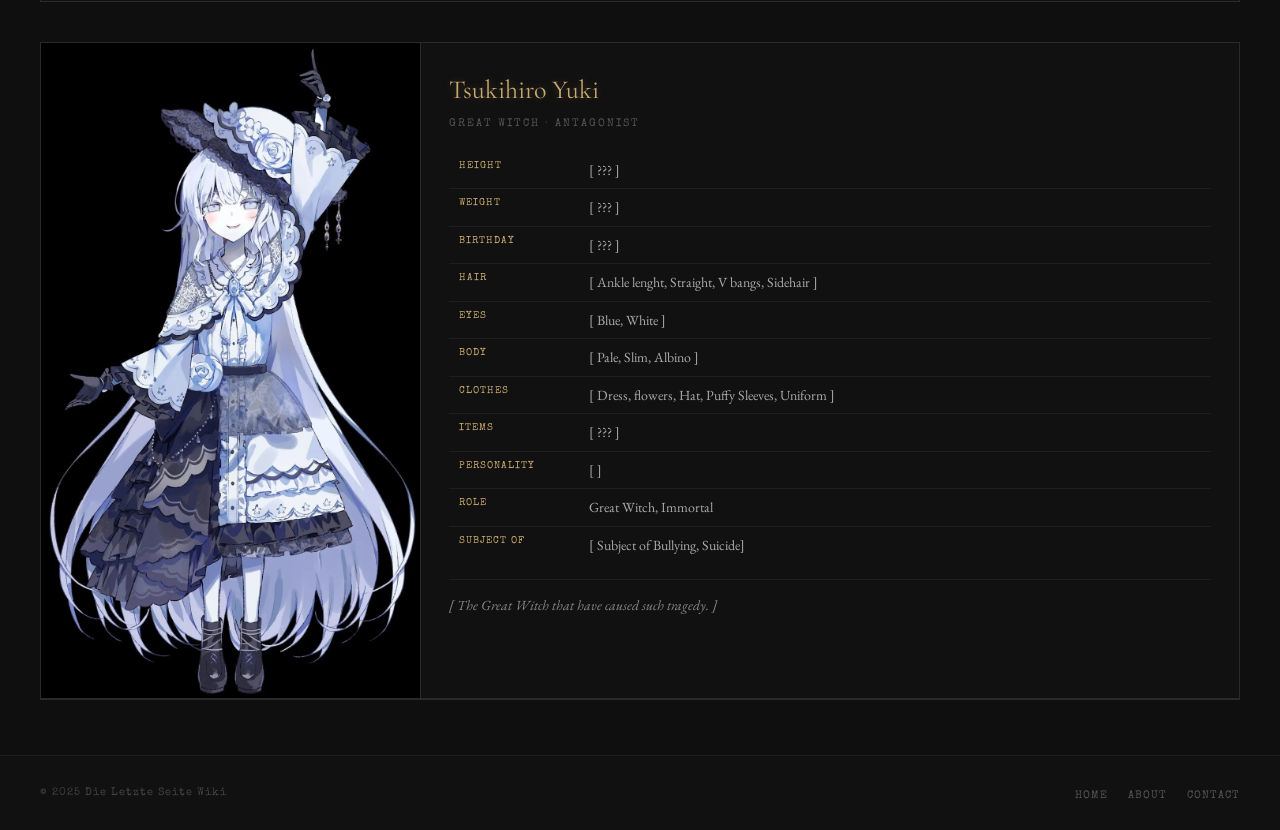
==== commit b5dc0568: "Added Storyline Descriptions, Logo, Reaction Images, CG Images, Gameplay Images Added Storyline Desc" ====
--- a/characters.html
+++ b/characters.html
@@ -8,11 +8,31 @@
   <link href="https://fonts.googleapis.com/css2?family=Playfair+Display:ital,wght@0,700;0,900;1,400&family=EB+Garamond:ital,wght@0,400;1,400&family=Special+Elite&display=swap" rel="stylesheet" />
   <link href="https://fonts.googleapis.com/css2?family=Cormorant+Garamond:wght@400;700;900&display=swap" rel="stylesheet">
   <link rel="stylesheet" href="style.css">
+  <style>
+    body::before {
+      content: '';
+      position: fixed;
+      inset: 0;
+      border: 3px solid rgba(201, 168, 76, 0.55);
+      box-shadow:
+        0 0 8px 1px rgba(201, 168, 76, 0.25),
+        0 0 18px 3px rgba(184, 134, 11, 0.15),
+        inset 0 0 8px 1px rgba(201, 168, 76, 0.25),
+        inset 0 0 18px 3px rgba(184, 134, 11, 0.15);
+      pointer-events: none;
+      z-index: 9999;
+    }
+  </style>
 </head>
 <body>
 
   <nav class="navbar">
-    <h1><a href="index.html" style="text-decoration:none; color:inherit;">Die Letzte Seite</a></h1>
+    <h1 style="display:flex; align-items:center; gap:10px;">
+  <img src="assets/images/logo.png" alt="Logo" style="height:40px; width:auto;height: 2.2rem;">
+  <a href="index.html" style="text-decoration:none; color:inherit;">
+    Die Letzte Seite
+  </a>
+</h1>
     <ul>
       <li><a href="index.html">Home</a></li>
       <li><a href="characters.html" class="nav-active">Characters</a></li>
@@ -77,29 +97,19 @@
         <div class="char-gallery-label">Expressions &amp; Skills</div>
         <div class="char-gallery-grid">
           <div class="char-gallery-item">
-            <img src="assets/images/emma_exp1.png" alt="Emma Normal" onerror="this.style.display='none'; this.nextElementSibling.style.display='flex';" />
-            <div class="placeholder" style="display:none;">Normal</div>
-            <div class="char-gallery-item-label">Normal</div>
-          </div>
-          <div class="char-gallery-item">
-            <div class="placeholder">Happy</div>
-            <div class="char-gallery-item-label">Happy</div>
-          </div>
-          <div class="char-gallery-item">
-            <div class="placeholder">Sad</div>
-            <div class="char-gallery-item-label">Sad</div>
-          </div>
-          <div class="char-gallery-item">
-            <div class="placeholder">Angry</div>
-            <div class="char-gallery-item-label">Angry</div>
-          </div>
-          <div class="char-gallery-item">
-            <div class="placeholder">Skill 01</div>
-            <div class="char-gallery-item-label">Skill 01</div>
-          </div>
-          <div class="char-gallery-item">
-            <div class="placeholder">Skill 02</div>
-            <div class="char-gallery-item-label">Skill 02</div>
+            <img src="assets/images/emh.png" alt="Happy" onerror="this.style.display='none'; this.nextElementSibling.style.display='flex';" />
+            <div class="placeholder" style="display:none;">Happy</div>
+            <div class="char-gallery-item-label">Happy</div>
+          </div>
+          <div class="char-gallery-item">
+            <img src="assets/images/ems.png" alt="Sad" onerror="this.style.display='none'; this.nextElementSibling.style.display='flex';" />
+            <div class="placeholder" style="display:none;">Sad</div>
+            <div class="char-gallery-item-label">Sad</div>
+          </div>
+          <div class="char-gallery-item">
+            <img src="assets/images/ema.png" alt="Angry" onerror="this.style.display='none'; this.nextElementSibling.style.display='flex';" />
+            <div class="placeholder" style="display:none;">Angry</div>
+            <div class="char-gallery-item-label">Angry</div>
           </div>
         </div>
       </div>
@@ -144,10 +154,21 @@
       <div class="char-gallery">
         <div class="char-gallery-label">Expressions &amp; Skills</div>
         <div class="char-gallery-grid">
-          <div class="char-gallery-item"><div class="placeholder">Normal</div><div class="char-gallery-item-label">Normal</div></div>
-          <div class="char-gallery-item"><div class="placeholder">Happy</div><div class="char-gallery-item-label">Happy</div></div>
-          <div class="char-gallery-item"><div class="placeholder">Angry</div><div class="char-gallery-item-label">Angry</div></div>
-          <div class="char-gallery-item"><div class="placeholder">Skill 01</div><div class="char-gallery-item-label">Skill 01</div></div>
+          <div class="char-gallery-item">
+            <img src="assets/images/arh.png" alt="Happy" onerror="this.style.display='none'; this.nextElementSibling.style.display='flex';" />
+            <div class="placeholder" style="display:none;">Happy</div>
+            <div class="char-gallery-item-label">Happy</div>
+          </div>
+          <div class="char-gallery-item">
+            <img src="assets/images/ars.png" alt="Sad" onerror="this.style.display='none'; this.nextElementSibling.style.display='flex';" />
+            <div class="placeholder" style="display:none;">Sad</div>
+            <div class="char-gallery-item-label">Sad</div>
+          </div>
+          <div class="char-gallery-item">
+            <img src="assets/images/ara.png" alt="Angry" onerror="this.style.display='none'; this.nextElementSibling.style.display='flex';" />
+            <div class="placeholder" style="display:none;">Angry</div>
+            <div class="char-gallery-item-label">Angry</div>
+          </div>
         </div>
       </div>
     </div>
@@ -186,10 +207,21 @@
       <div class="char-gallery">
         <div class="char-gallery-label">Expressions &amp; Skills</div>
         <div class="char-gallery-grid">
-          <div class="char-gallery-item"><div class="placeholder">Normal</div><div class="char-gallery-item-label">Normal</div></div>
-          <div class="char-gallery-item"><div class="placeholder">Happy</div><div class="char-gallery-item-label">Happy</div></div>
-          <div class="char-gallery-item"><div class="placeholder">Angry</div><div class="char-gallery-item-label">Angry</div></div>
-          <div class="char-gallery-item"><div class="placeholder">Skill 01</div><div class="char-gallery-item-label">Skill 01</div></div>
+          <div class="char-gallery-item">
+            <img src="assets/images/nah.png" alt="Happy" onerror="this.style.display='none'; this.nextElementSibling.style.display='flex';" />
+            <div class="placeholder" style="display:none;">Happy</div>
+            <div class="char-gallery-item-label">Happy</div>
+          </div>
+          <div class="char-gallery-item">
+            <img src="assets/images/nas.png" alt="Sad" onerror="this.style.display='none'; this.nextElementSibling.style.display='flex';" />
+            <div class="placeholder" style="display:none;">Sad</div>
+            <div class="char-gallery-item-label">Sad</div>
+          </div>
+          <div class="char-gallery-item">
+            <img src="assets/images/naa.png" alt="Angry" onerror="this.style.display='none'; this.nextElementSibling.style.display='flex';" />
+            <div class="placeholder" style="display:none;">Angry</div>
+            <div class="char-gallery-item-label">Angry</div>
+          </div>
         </div>
       </div>
     </div>
@@ -233,9 +265,21 @@
       <div class="char-gallery">
         <div class="char-gallery-label">Expressions &amp; Skills</div>
         <div class="char-gallery-grid">
-          <div class="char-gallery-item"><div class="placeholder">Normal</div><div class="char-gallery-item-label">Normal</div></div>
-          <div class="char-gallery-item"><div class="placeholder">Happy</div><div class="char-gallery-item-label">Happy</div></div>
-          <div class="char-gallery-item"><div class="placeholder">Skill 01</div><div class="char-gallery-item-label">Skill 01</div></div>
+          <div class="char-gallery-item">
+            <img src="assets/images/leh.png" alt="Happy" onerror="this.style.display='none'; this.nextElementSibling.style.display='flex';" />
+            <div class="placeholder" style="display:none;">Happy</div>
+            <div class="char-gallery-item-label">Happy</div>
+          </div>
+          <div class="char-gallery-item">
+            <img src="assets/images/les.png" alt="Sad" onerror="this.style.display='none'; this.nextElementSibling.style.display='flex';" />
+            <div class="placeholder" style="display:none;">Sad</div>
+            <div class="char-gallery-item-label">Sad</div>
+          </div>
+          <div class="char-gallery-item">
+            <img src="assets/images/lea.png" alt="Angry" onerror="this.style.display='none'; this.nextElementSibling.style.display='flex';" />
+            <div class="placeholder" style="display:none;">Angry</div>
+            <div class="char-gallery-item-label">Angry</div>
+          </div>
         </div>
       </div>
     </div>
@@ -272,9 +316,21 @@
       <div class="char-gallery">
         <div class="char-gallery-label">Expressions &amp; Skills</div>
         <div class="char-gallery-grid">
-          <div class="char-gallery-item"><div class="placeholder">Normal</div><div class="char-gallery-item-label">Normal</div></div>
-          <div class="char-gallery-item"><div class="placeholder">Happy</div><div class="char-gallery-item-label">Happy</div></div>
-          <div class="char-gallery-item"><div class="placeholder">Skill 01</div><div class="char-gallery-item-label">Skill 01</div></div>
+          <div class="char-gallery-item">
+            <img src="assets/images/coh.png" alt="Happy" onerror="this.style.display='none'; this.nextElementSibling.style.display='flex';" />
+            <div class="placeholder" style="display:none;">Happy</div>
+            <div class="char-gallery-item-label">Happy</div>
+          </div>
+          <div class="char-gallery-item">
+            <img src="assets/images/cos.png" alt="Sad" onerror="this.style.display='none'; this.nextElementSibling.style.display='flex';" />
+            <div class="placeholder" style="display:none;">Sad</div>
+            <div class="char-gallery-item-label">Sad</div>
+          </div>
+          <div class="char-gallery-item">
+            <img src="assets/images/coa.png" alt="Angry" onerror="this.style.display='none'; this.nextElementSibling.style.display='flex';" />
+            <div class="placeholder" style="display:none;">Angry</div>
+            <div class="char-gallery-item-label">Angry</div>
+          </div>
         </div>
       </div>
     </div>
@@ -311,18 +367,21 @@
       <div class="char-gallery">
         <div class="char-gallery-label">Expressions &amp; Skills</div>
         <div class="char-gallery-grid">
-          <div class="char-gallery-item"><div class="placeholder">Normal</div><div class="char-gallery-item-label">Normal</div></div>
-          <div class="char-gallery-item"><div class="placeholder">Happy</div><div class="char-gallery-item-label">Happy</div></div>
-          <div class="char-gallery-item"><div class="placeholder">Skill 01</div><div class="char-gallery-item-label">Skill 01</div></div>
-        </div>
-      </div>
-    </div>
-
-    <!-- Margo -->
-    <div class="char-card fade">
-      <div class="char-top">
-        <div class="char-mugshot">
-          <img src="assets/images/margo.png" alt="Margo Housho" />
+          <div class="char-gallery-item">
+            <img src="assets/images/hih.png" alt="Happy" onerror="this.style.display='none'; this.nextElementSibling.style.display='flex';" />
+            <div class="placeholder" style="display:none;">Happy</div>
+            <div class="char-gallery-item-label">Happy</div>
+          </div>
+          <div class="char-gallery-item">
+            <img src="assets/images/his.png" alt="Sad" onerror="this.style.display='none'; this.nextElementSibling.style.display='flex';" />
+            <div class="placeholder" style="display:none;">Sad</div>
+            <div class="char-gallery-item-label">Sad</div>
+          </div>
+          <div class="char-gallery-item">
+            <img src="assets/images/hia.png" alt="Angry" onerror="this.style.display='none'; this.nextElementSibling.style.display='flex';" />
+            <div class="placeholder" style="display:none;">Angry</div>
+            <div class="char-gallery-item-label">Angry</div>
+          </div>
         </div>
         <div class="char-bio">
           <div class="char-name">Margo Housho</div>
@@ -350,15 +409,27 @@
       <div class="char-gallery">
         <div class="char-gallery-label">Expressions &amp; Skills</div>
         <div class="char-gallery-grid">
-          <div class="char-gallery-item"><div class="placeholder">Normal</div><div class="char-gallery-item-label">Normal</div></div>
-          <div class="char-gallery-item"><div class="placeholder">Happy</div><div class="char-gallery-item-label">Happy</div></div>
-          <div class="char-gallery-item"><div class="placeholder">Skill 01</div><div class="char-gallery-item-label">Skill 01</div></div>
+          <div class="char-gallery-item">
+            <img src="assets/images/mah.png" alt="Happy" onerror="this.style.display='none'; this.nextElementSibling.style.display='flex';" />
+            <div class="placeholder" style="display:none;">Happy</div>
+            <div class="char-gallery-item-label">Happy</div>
+          </div>
+          <div class="char-gallery-item">
+            <img src="assets/images/mas.png" alt="Sad" onerror="this.style.display='none'; this.nextElementSibling.style.display='flex';" />
+            <div class="placeholder" style="display:none;">Sad</div>
+            <div class="char-gallery-item-label">Sad</div>
+          </div>
+          <div class="char-gallery-item">
+            <img src="assets/images/maa.png" alt="Angry" onerror="this.style.display='none'; this.nextElementSibling.style.display='flex';" />
+            <div class="placeholder" style="display:none;">Angry</div>
+            <div class="char-gallery-item-label">Angry</div>
+          </div>
         </div>
       </div>
     </div>
 
     <!-- Hikami Meruru -->
-    <div class="char-card fade">
+    <div class="char-card fade" id="meruru">
       <div class="char-top">
         <div class="char-mugshot">
           <img src="assets/images/meruru.png" alt="Meruru Hikami" />
@@ -390,15 +461,27 @@
       <div class="char-gallery">
         <div class="char-gallery-label">Expressions &amp; Skills</div>
         <div class="char-gallery-grid">
-          <div class="char-gallery-item"><div class="placeholder">Normal</div><div class="char-gallery-item-label">Normal</div></div>
-          <div class="char-gallery-item"><div class="placeholder">Happy</div><div class="char-gallery-item-label">Happy</div></div>
-          <div class="char-gallery-item"><div class="placeholder">Skill 01</div><div class="char-gallery-item-label">Skill 01</div></div>
+          <div class="char-gallery-item">
+            <img src="assets/images/meh.png" alt="Happy" onerror="this.style.display='none'; this.nextElementSibling.style.display='flex';" />
+            <div class="placeholder" style="display:none;">Happy</div>
+            <div class="char-gallery-item-label">Happy</div>
+          </div>
+          <div class="char-gallery-item">
+            <img src="assets/images/mes.png" alt="Sad" onerror="this.style.display='none'; this.nextElementSibling.style.display='flex';" />
+            <div class="placeholder" style="display:none;">Sad</div>
+            <div class="char-gallery-item-label">Sad</div>
+          </div>
+          <div class="char-gallery-item">
+            <img src="assets/images/mea.png" alt="Angry" onerror="this.style.display='none'; this.nextElementSibling.style.display='flex';" />
+            <div class="placeholder" style="display:none;">Angry</div>
+            <div class="char-gallery-item-label">Angry</div>
+          </div>
         </div>
       </div>
     </div>
 
     <!-- Jogasaki Noah -->
-    <div class="char-card fade">
+    <div class="char-card fade" id="noah">
       <div class="char-top">
         <div class="char-mugshot">
           <img src="assets/images/noah.png" alt="Jogasaki Noah" />
@@ -429,15 +512,27 @@
       <div class="char-gallery">
         <div class="char-gallery-label">Expressions &amp; Skills</div>
         <div class="char-gallery-grid">
-          <div class="char-gallery-item"><div class="placeholder">Normal</div><div class="char-gallery-item-label">Normal</div></div>
-          <div class="char-gallery-item"><div class="placeholder">Happy</div><div class="char-gallery-item-label">Happy</div></div>
-          <div class="char-gallery-item"><div class="placeholder">Skill 01</div><div class="char-gallery-item-label">Skill 01</div></div>
+          <div class="char-gallery-item">
+            <img src="assets/images/noh.png" alt="Happy" onerror="this.style.display='none'; this.nextElementSibling.style.display='flex';" />
+            <div class="placeholder" style="display:none;">Happy</div>
+            <div class="char-gallery-item-label">Happy</div>
+          </div>
+          <div class="char-gallery-item">
+            <img src="assets/images/nos.png" alt="Sad" onerror="this.style.display='none'; this.nextElementSibling.style.display='flex';" />
+            <div class="placeholder" style="display:none;">Sad</div>
+            <div class="char-gallery-item-label">Sad</div>
+          </div>
+          <div class="char-gallery-item">
+            <img src="assets/images/noe.png" alt="Embarassed" onerror="this.style.display='none'; this.nextElementSibling.style.display='flex';" />
+            <div class="placeholder" style="display:none;">Embarassed</div>
+            <div class="char-gallery-item-label">Embarassed</div>
+          </div>
         </div>
       </div>
     </div>
 
     <!-- Natsume an-An -->
-    <div class="char-card fade">
+    <div class="char-card fade" id="natsume">
       <div class="char-top">
         <div class="char-mugshot">
           <img src="assets/images/natsume.png" alt="Natsume An-An" />
@@ -469,15 +564,27 @@
       <div class="char-gallery">
         <div class="char-gallery-label">Expressions &amp; Skills</div>
         <div class="char-gallery-grid">
-          <div class="char-gallery-item"><div class="placeholder">Normal</div><div class="char-gallery-item-label">Normal</div></div>
-          <div class="char-gallery-item"><div class="placeholder">Happy</div><div class="char-gallery-item-label">Happy</div></div>
-          <div class="char-gallery-item"><div class="placeholder">Skill 01</div><div class="char-gallery-item-label">Skill 01</div></div>
+          <div class="char-gallery-item">
+            <img src="assets/images/anh.png" alt="Happy" onerror="this.style.display='none'; this.nextElementSibling.style.display='flex';" />
+            <div class="placeholder" style="display:none;">Happy</div>
+            <div class="char-gallery-item-label">Happy</div>
+          </div>
+          <div class="char-gallery-item">
+            <img src="assets/images/ana.png" alt="angry" onerror="this.style.display='none'; this.nextElementSibling.style.display='flex';" />
+            <div class="placeholder" style="display:none;">Sad</div>
+            <div class="char-gallery-item-label">Sad</div>
+          </div>
+          <div class="char-gallery-item">
+            <img src="assets/images/ane.png" alt="Embarassed" onerror="this.style.display='none'; this.nextElementSibling.style.display='flex';" />
+            <div class="placeholder" style="display:none;">Embarassed</div>
+            <div class="char-gallery-item-label">Embarassed</div>
+          </div>
         </div>
       </div>
     </div>
 
     <!-- Saeki Miria-->
-    <div class="char-card fade">
+    <div class="char-card fade" id="miria">
       <div class="char-top">
         <div class="char-mugshot">
           <img src="assets/images/miria.png" alt="Saeki Miria" />
@@ -508,15 +615,27 @@
       <div class="char-gallery">
         <div class="char-gallery-label">Expressions &amp; Skills</div>
         <div class="char-gallery-grid">
-          <div class="char-gallery-item"><div class="placeholder">Normal</div><div class="char-gallery-item-label">Normal</div></div>
-          <div class="char-gallery-item"><div class="placeholder">Happy</div><div class="char-gallery-item-label">Happy</div></div>
-          <div class="char-gallery-item"><div class="placeholder">Skill 01</div><div class="char-gallery-item-label">Skill 01</div></div>
+          <div class="char-gallery-item">
+            <img src="assets/images/mih.png" alt="Happy" onerror="this.style.display='none'; this.nextElementSibling.style.display='flex';" />
+            <div class="placeholder" style="display:none;">Happy</div>
+            <div class="char-gallery-item-label">Happy</div>
+          </div>
+          <div class="char-gallery-item">
+            <img src="assets/images/mis.png" alt="Sad" onerror="this.style.display='none'; this.nextElementSibling.style.display='flex';" />
+            <div class="placeholder" style="display:none;">Sad</div>
+            <div class="char-gallery-item-label">Sad</div>
+          </div>
+          <div class="char-gallery-item">
+            <img src="assets/images/mia.png" alt="Angry" onerror="this.style.display='none'; this.nextElementSibling.style.display='flex';" />
+            <div class="placeholder" style="display:none;">Angry</div>
+            <div class="char-gallery-item-label">Angry</div>
+          </div>
         </div>
       </div>
     </div>
 
     <!-- Tono Hanna -->
-    <div class="char-card fade">
+    <div class="char-card fade" id="hanna">
       <div class="char-top">
         <div class="char-mugshot">
           <img src="assets/images/hanna.png" alt="Tono Hanna" />
@@ -548,15 +667,27 @@
       <div class="char-gallery">
         <div class="char-gallery-label">Expressions &amp; Skills</div>
         <div class="char-gallery-grid">
-          <div class="char-gallery-item"><div class="placeholder">Normal</div><div class="char-gallery-item-label">Normal</div></div>
-          <div class="char-gallery-item"><div class="placeholder">Happy</div><div class="char-gallery-item-label">Happy</div></div>
-          <div class="char-gallery-item"><div class="placeholder">Skill 01</div><div class="char-gallery-item-label">Skill 01</div></div>
+          <div class="char-gallery-item">
+            <img src="assets/images/hah.png" alt="Happy" onerror="this.style.display='none'; this.nextElementSibling.style.display='flex';" />
+            <div class="placeholder" style="display:none;">Happy</div>
+            <div class="char-gallery-item-label">Happy</div>
+          </div>
+          <div class="char-gallery-item">
+            <img src="assets/images/has.png" alt="Sad" onerror="this.style.display='none'; this.nextElementSibling.style.display='flex';" />
+            <div class="placeholder" style="display:none;">Sad</div>
+            <div class="char-gallery-item-label">Sad</div>
+          </div>
+          <div class="char-gallery-item">
+            <img src="assets/images/haa.png" alt="Angry" onerror="this.style.display='none'; this.nextElementSibling.style.display='flex';" />
+            <div class="placeholder" style="display:none;">Angry</div>
+            <div class="char-gallery-item-label">Angry</div>
+          </div>
         </div>
       </div>
     </div>
     
     <!-- Tachibana Sherry -->
-    <div class="char-card fade">
+    <div class="char-card fade" id="sherry">
       <div class="char-top">
         <div class="char-mugshot">
           <img src="assets/images/sherry.png" alt="Tachibana Sherry" />
@@ -587,15 +718,27 @@
       <div class="char-gallery">
         <div class="char-gallery-label">Expressions &amp; Skills</div>
         <div class="char-gallery-grid">
-          <div class="char-gallery-item"><div class="placeholder">Normal</div><div class="char-gallery-item-label">Normal</div></div>
-          <div class="char-gallery-item"><div class="placeholder">Happy</div><div class="char-gallery-item-label">Happy</div></div>
-          <div class="char-gallery-item"><div class="placeholder">Skill 01</div><div class="char-gallery-item-label">Skill 01</div></div>
+          <div class="char-gallery-item">
+            <img src="assets/images/shh.png" alt="Happy" onerror="this.style.display='none'; this.nextElementSibling.style.display='flex';" />
+            <div class="placeholder" style="display:none;">Happy</div>
+            <div class="char-gallery-item-label">Happy</div>
+          </div>
+          <div class="char-gallery-item">
+            <img src="assets/images/she.png" alt="Sad" onerror="this.style.display='none'; this.nextElementSibling.style.display='flex';" />
+            <div class="placeholder" style="display:none;">Sad</div>
+            <div class="char-gallery-item-label">Sad</div>
+          </div>
+          <div class="char-gallery-item">
+            <img src="assets/images/sha.png" alt="Angry" onerror="this.style.display='none'; this.nextElementSibling.style.display='flex';" />
+            <div class="placeholder" style="display:none;">Angry</div>
+            <div class="char-gallery-item-label">Angry</div>
+          </div>
         </div>
       </div>
     </div>
 
     <!-- Tsukihiro Yuki-->
-    <div class="char-card fade">
+    <div class="char-card fade" id="tsukishiro">
       <div class="char-top">
         <div class="char-mugshot">
           <img src="assets/images/tsukihiro_yuki.png" alt="Tsukihiro Yuki" />
@@ -619,14 +762,6 @@
           <div class="bio-desc">[ The Great Witch that have caused such tragedy. ]</div>
         </div>
       </div>
-      <div class="char-gallery">
-        <div class="char-gallery-label">Expressions &amp; Skills</div>
-        <div class="char-gallery-grid">
-          <div class="char-gallery-item"><div class="placeholder">Normal</div><div class="char-gallery-item-label">Normal</div></div>
-          <div class="char-gallery-item"><div class="placeholder">Happy</div><div class="char-gallery-item-label">Happy</div></div>
-          <div class="char-gallery-item"><div class="placeholder">Skill 01</div><div class="char-gallery-item-label">Skill 01</div></div>
-        </div>
-      </div>
     </div>
 
   </section>
@@ -636,7 +771,7 @@
     <ul>
       <li><a href="index.html">Home</a></li>
       <li><a href="#">About</a></li>
-      <li><a href="mailto:jezekielbolofer09@gmail.com" target="_blank">Contact</a></li>
+      <li><a href="/cdn-cgi/l/email-protection#a3c9c6d9c6c8cac6cfc1cccfccc5c6d1939ae3c4cec2cacf8dc0ccce" target="_blank">Contact</a></li>
     </ul>
   </footer>
-  + 
--- a/style.css
+++ b/style.css
@@ -192,6 +192,7 @@
   background: #1a1a1a;
   border: 1px solid #2a2a2a;
   overflow: hidden;
+
 }
 .slide-thumb {
   width: 100%;
@@ -258,6 +259,13 @@
 }
 .cdot.active { background: #c8a96e; border-color: #c8a96e; }
 
+.ctrl-icon img {
+  width: 40px;
+  height: auto;
+  display: block;
+  margin: 0 auto;
+}
+
 .story-block {
   margin-top: 34px;
   max-width: 780px;
@@ -487,7 +495,77 @@
   border-top: 1px solid #1e1e1e;
   border-bottom: 1px solid #1e1e1e;
 }
-
+.gameplay-desc {
+  display: grid;
+  grid-template-columns: repeat(3, 1fr);
+  gap: 12px;
+ }
+ .gallery-item {
+  width: 100%;
+  height: 180px;
+
+  border-radius: 12px;
+  overflow: hidden;
+
+  background: #00000010;
+
+  display: block; 
+}
+.gallery-item img {
+  width: 100%;
+  height: 100%;
+  object-fit: cover;
+  display: block;
+}
+  display: flex;{
+  align-items: center;
+  justify-content: center;
+  background: #00000010;
+ }
+.gallery-extra {
+  display: grid;
+  grid-template-columns: repeat(3, 1fr);
+  gap: 15px;
+  margin-top: 40px;
+}
+
+.gallery-extra {
+  display: grid;
+  grid-template-columns: repeat(3, 260px); 
+  gap: 15px;
+  justify-content: center;
+  margin-top: 40px;
+}
+
+.gallery-extra-item img {
+  width: 100%;
+  aspect-ratio: 16/9;
+  object-fit: cover;
+  display: block;
+  transition: transform 0.3s ease;
+}
+
+.gallery-extra-item img:hover {
+  transform: scale(1.05);
+}
+  .gameplay-desc {
+  display: flex;
+  gap: 12px;
+  flex-wrap: wrap;
+  align-items: flex-start;
+}
+
+.gallery-item img {
+  width: 100%;
+  height: 100%;
+  object-fit: cover;
+}
+.gameplay-subsection {
+  text-align: center;
+}
+.gameplay-subsection p {
+  text-align: center;
+}
 #story .story-container {
   max-width: 900px;
   margin: 0 auto;
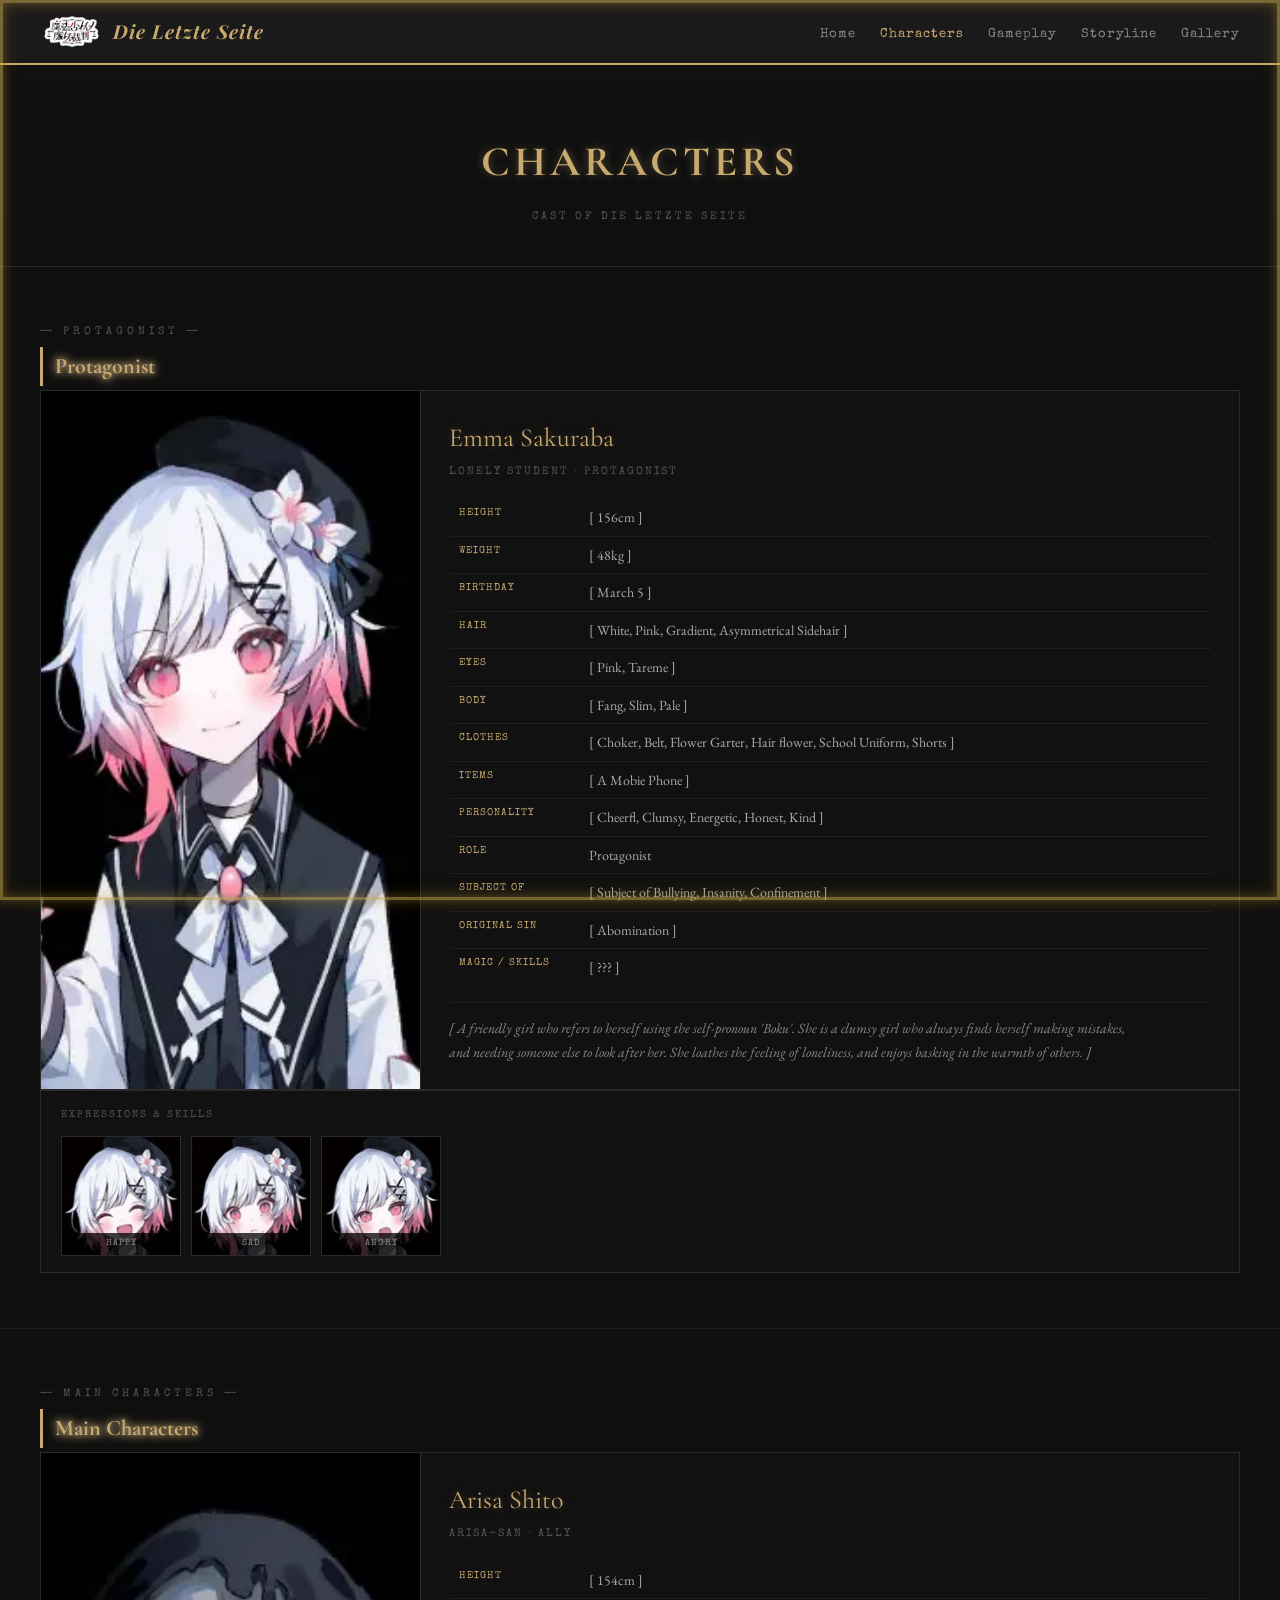
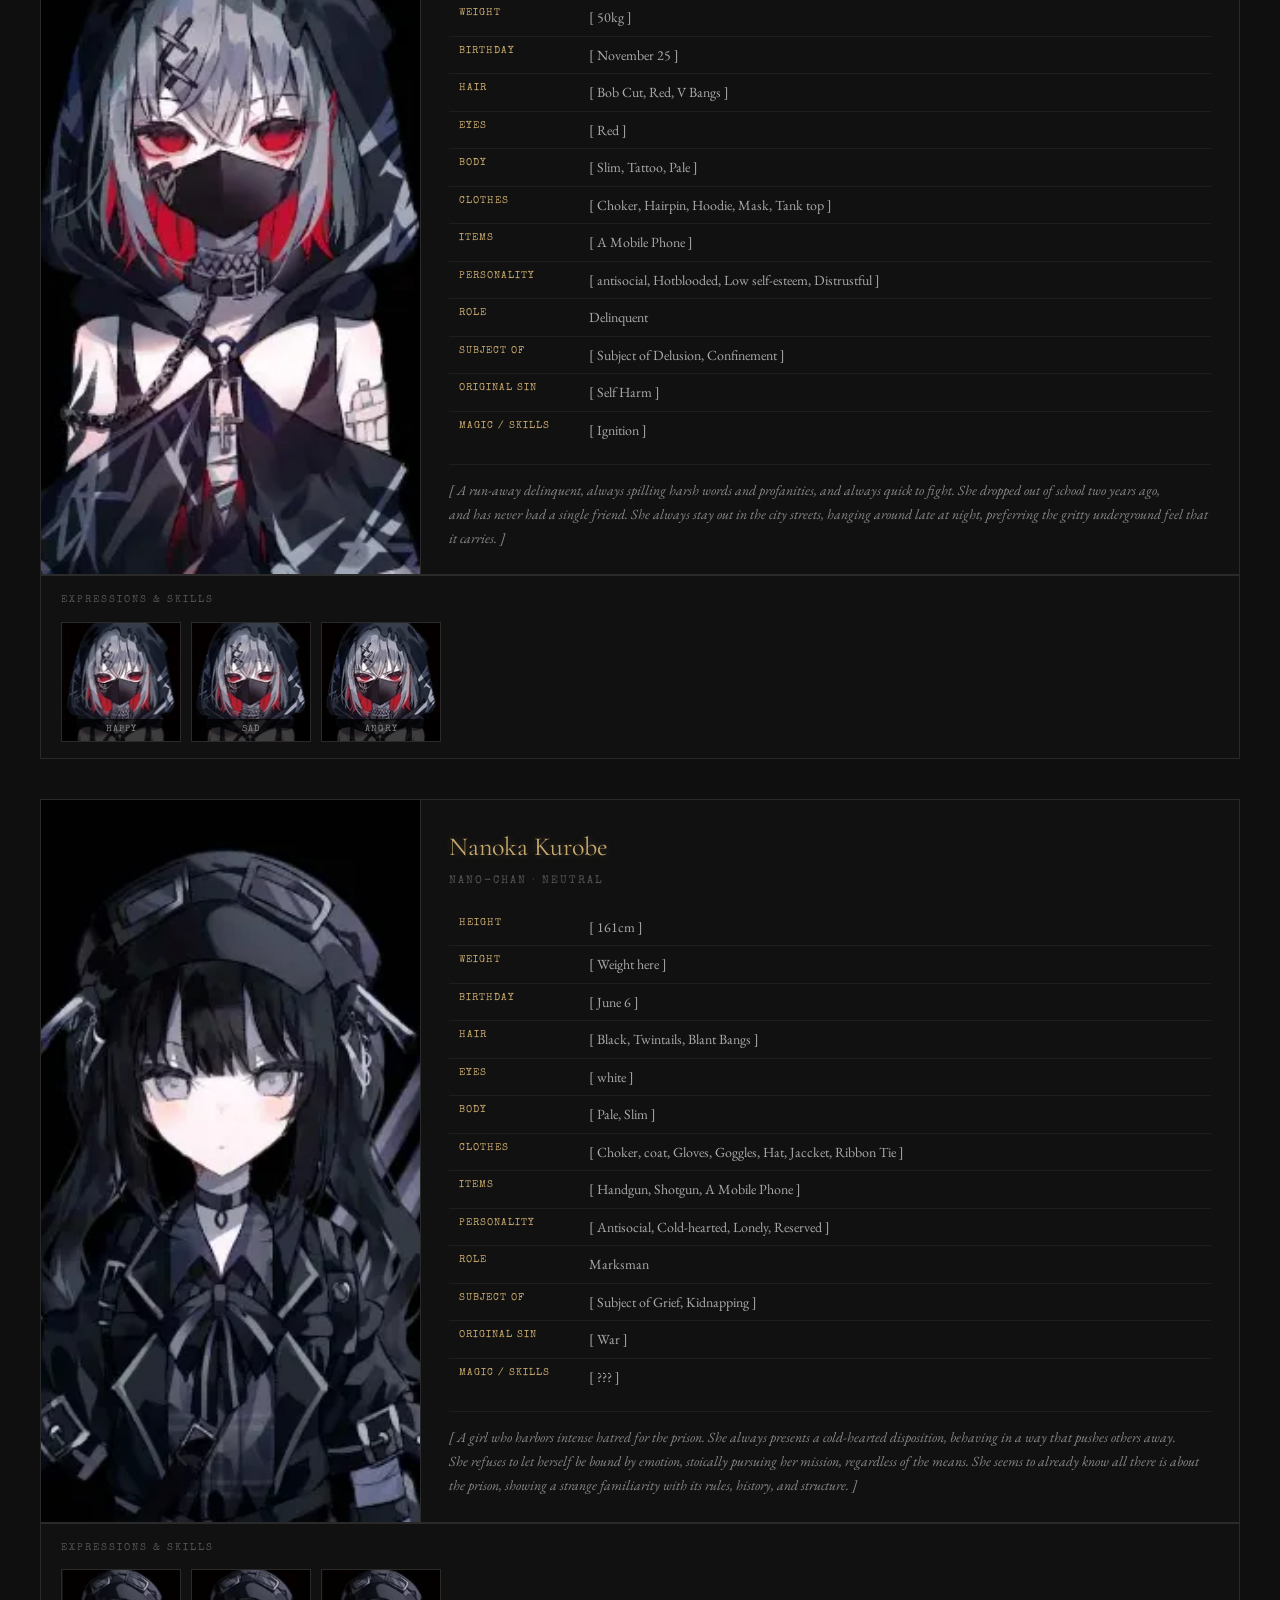
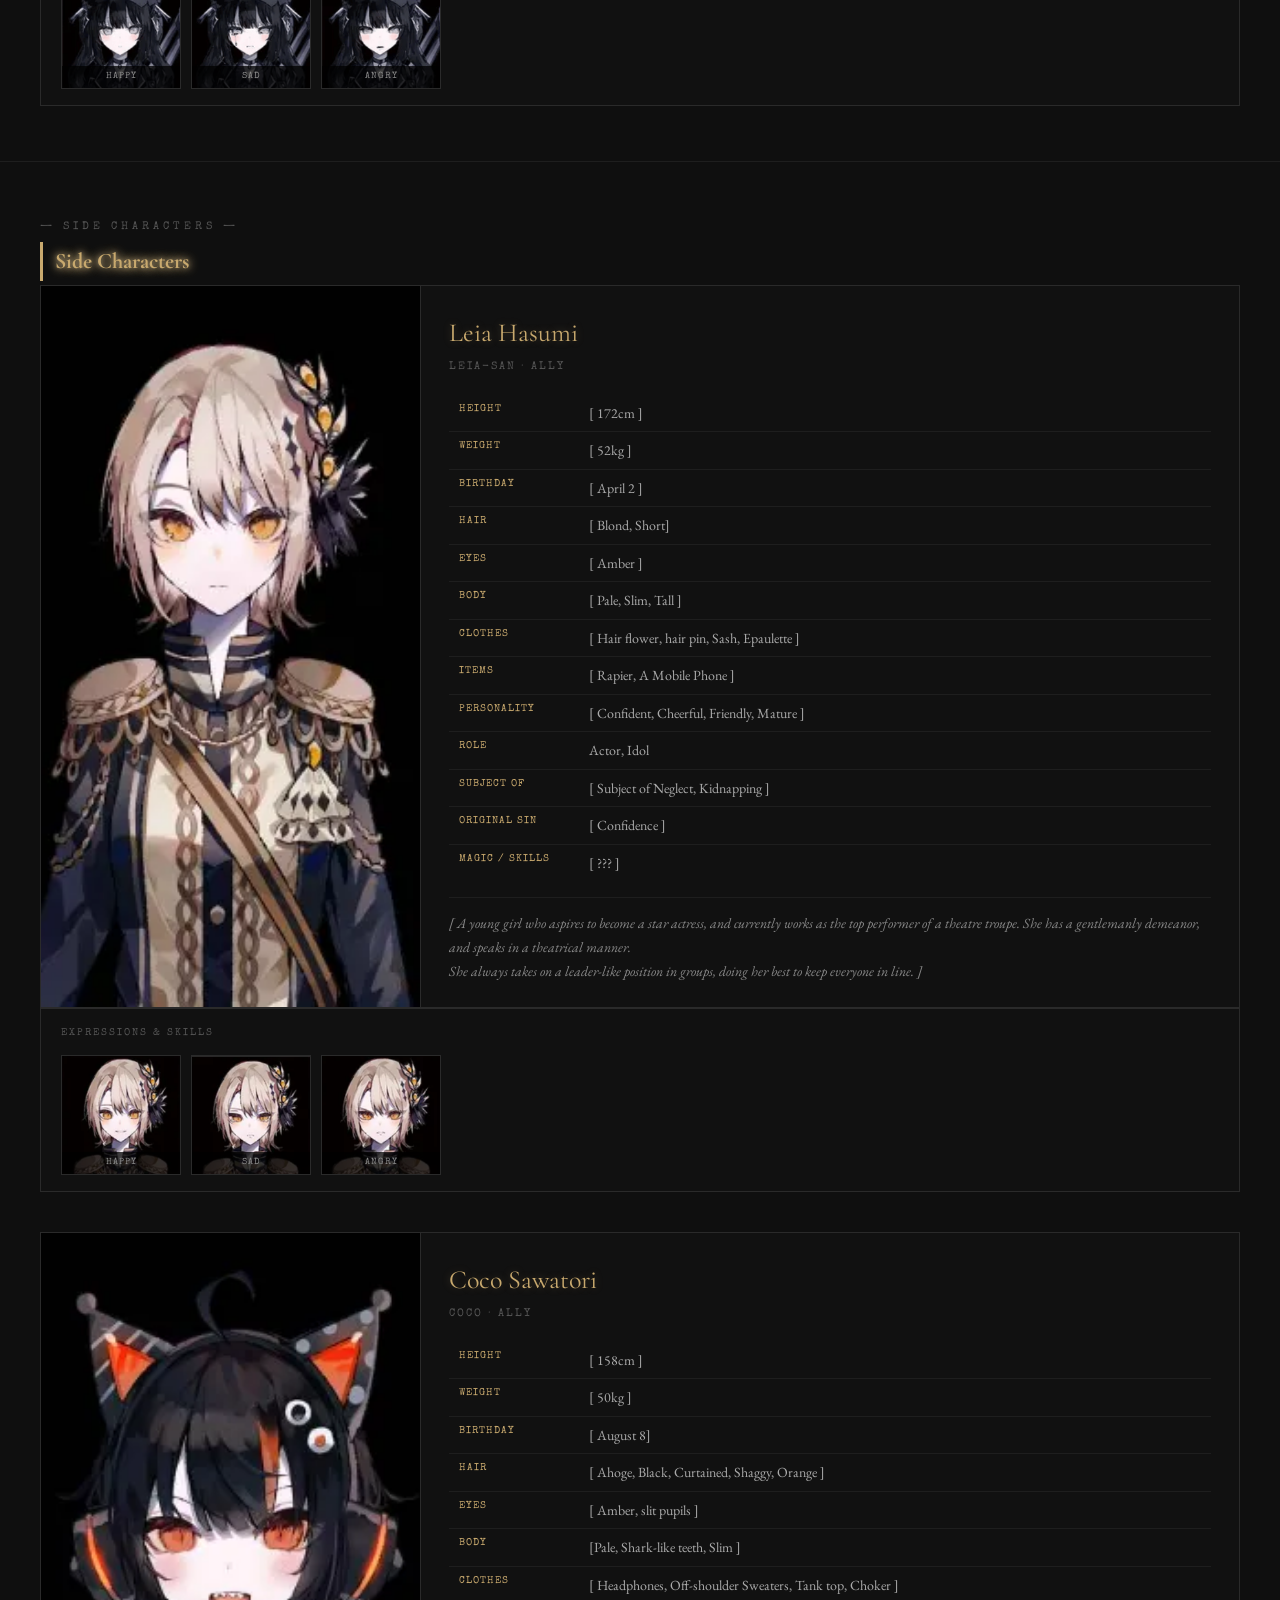
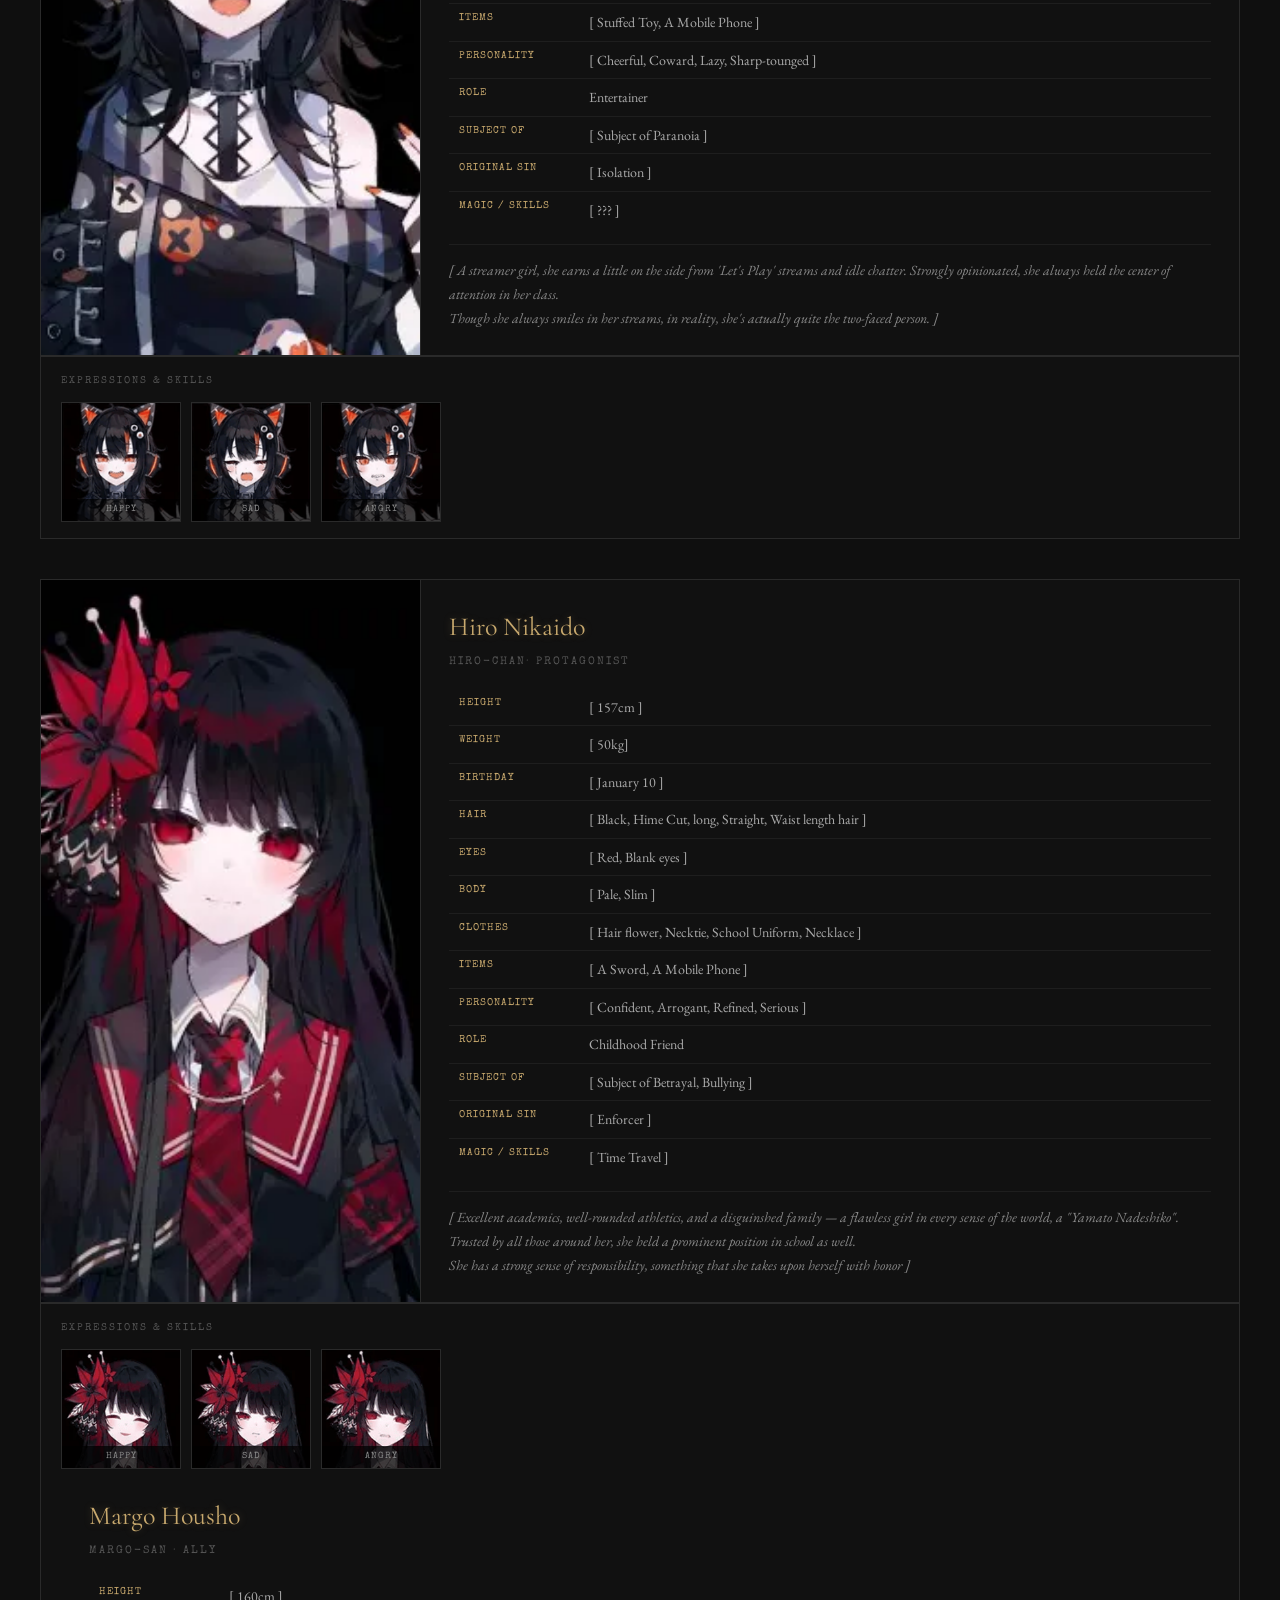
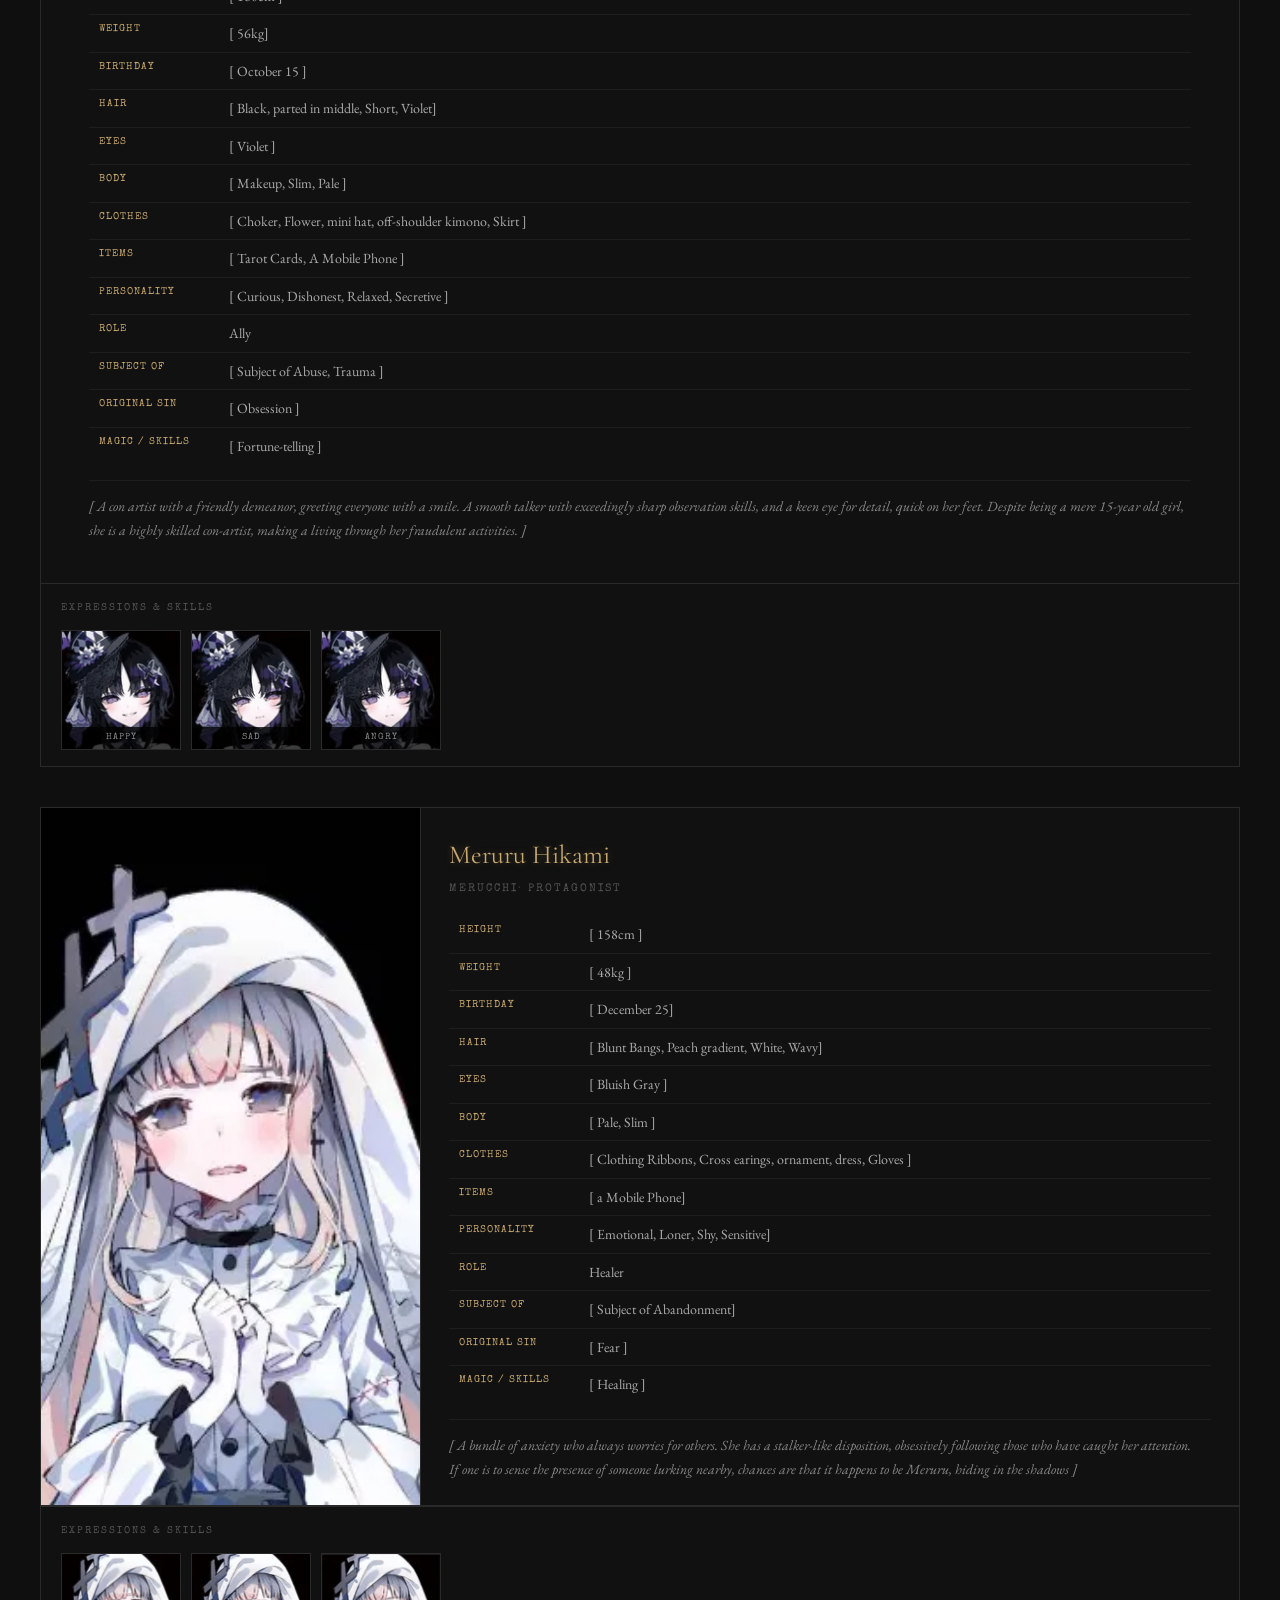
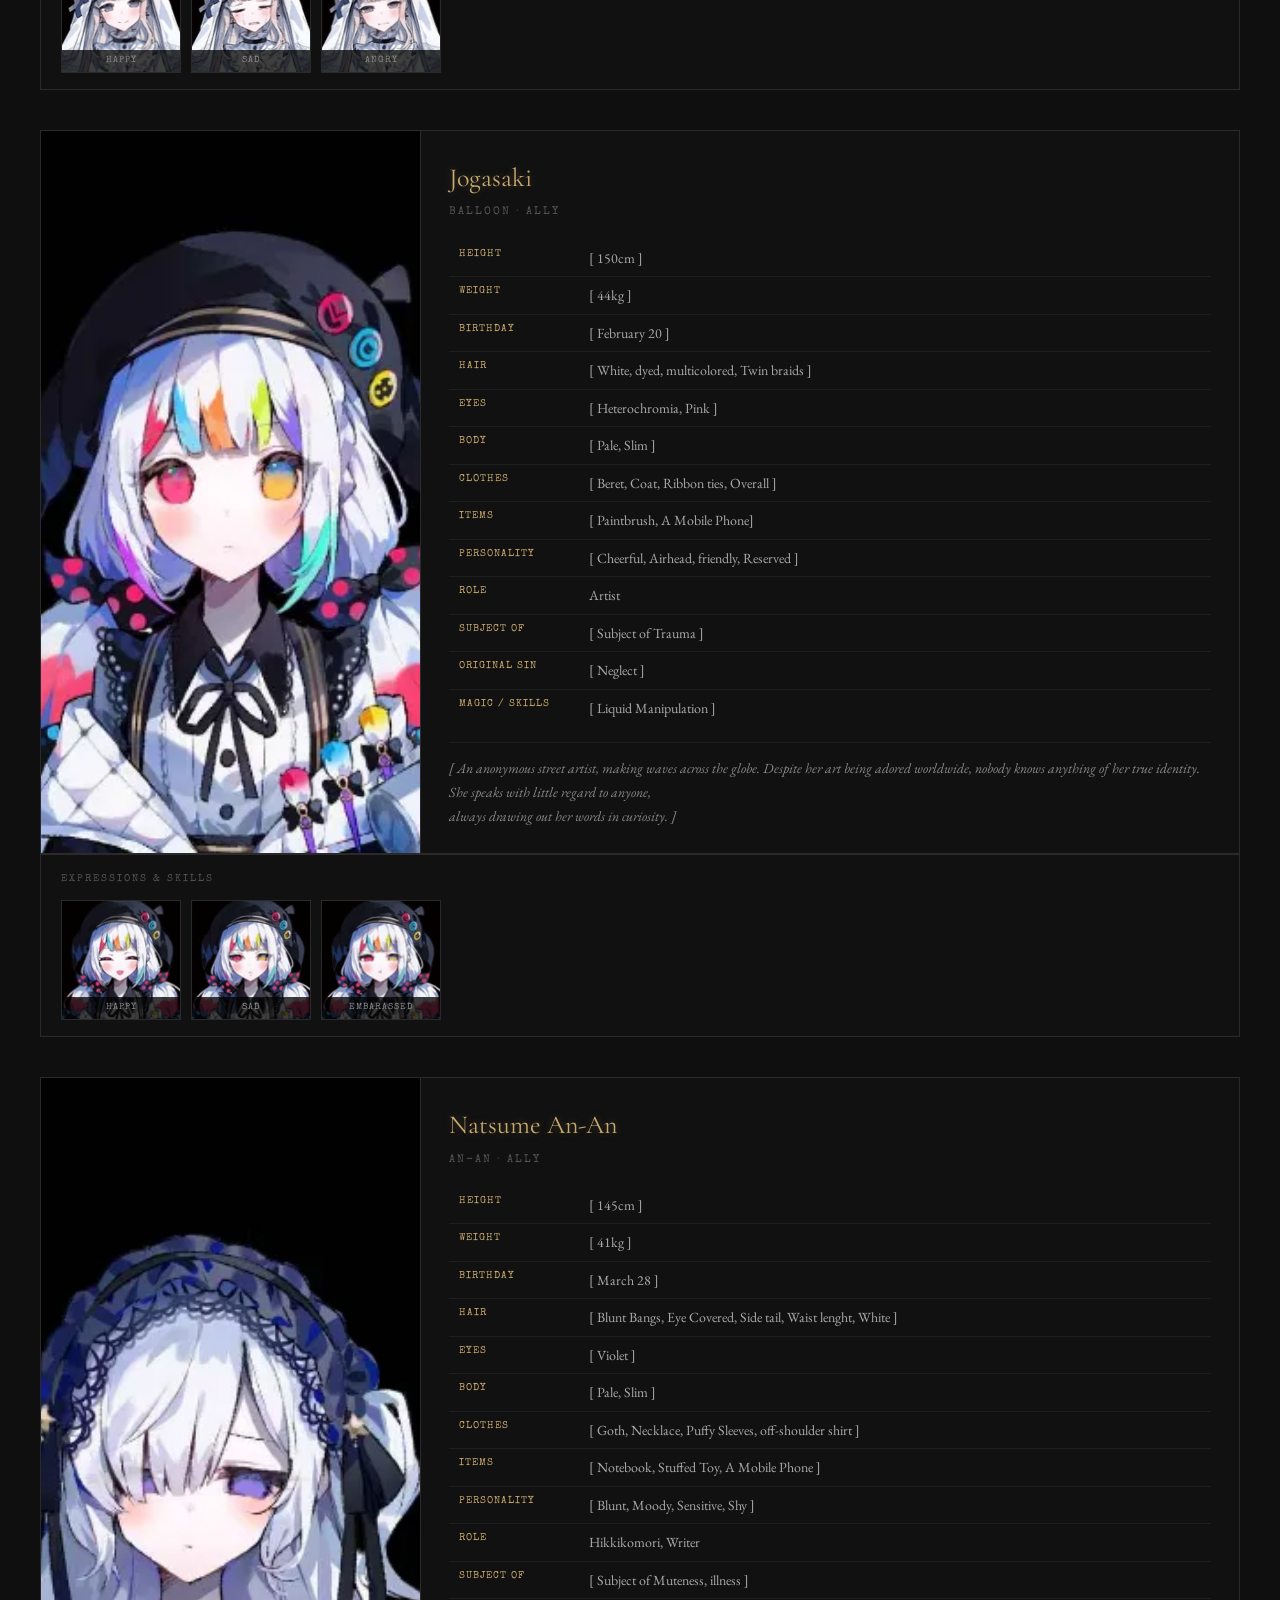
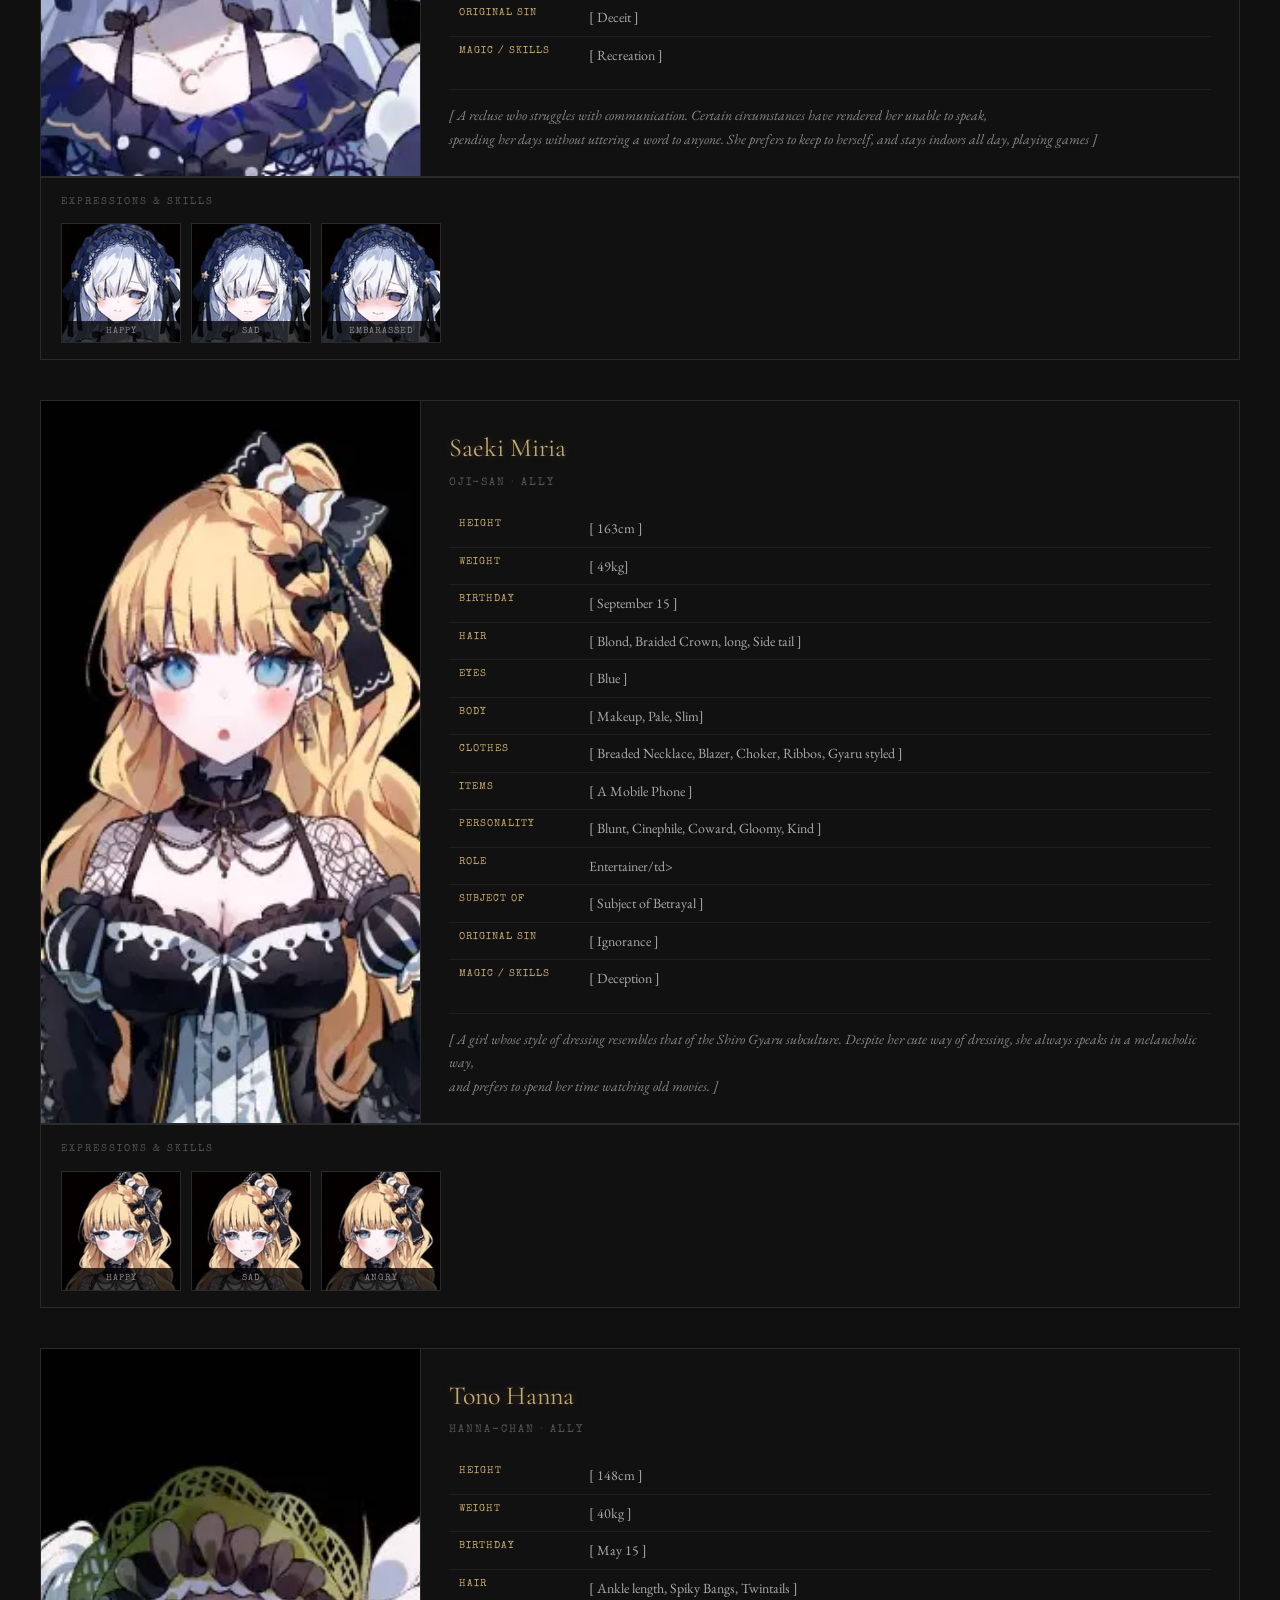
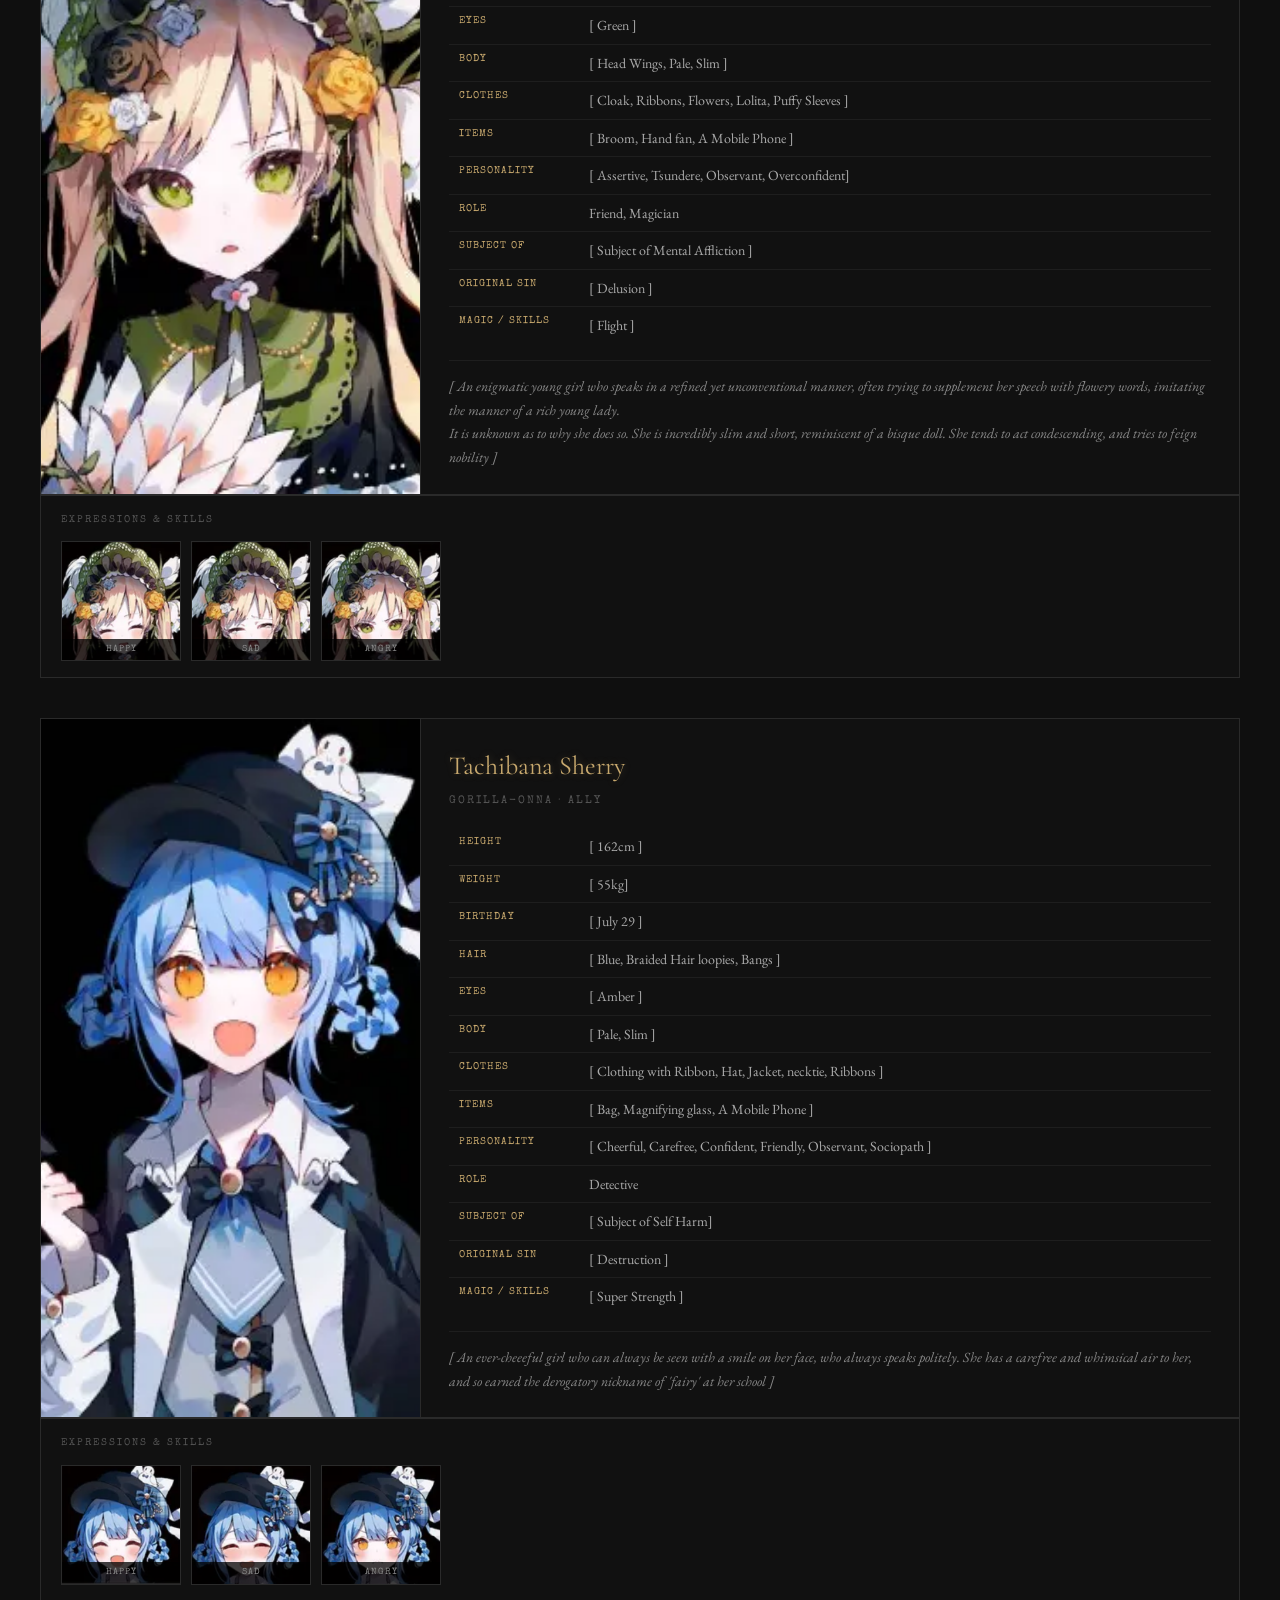
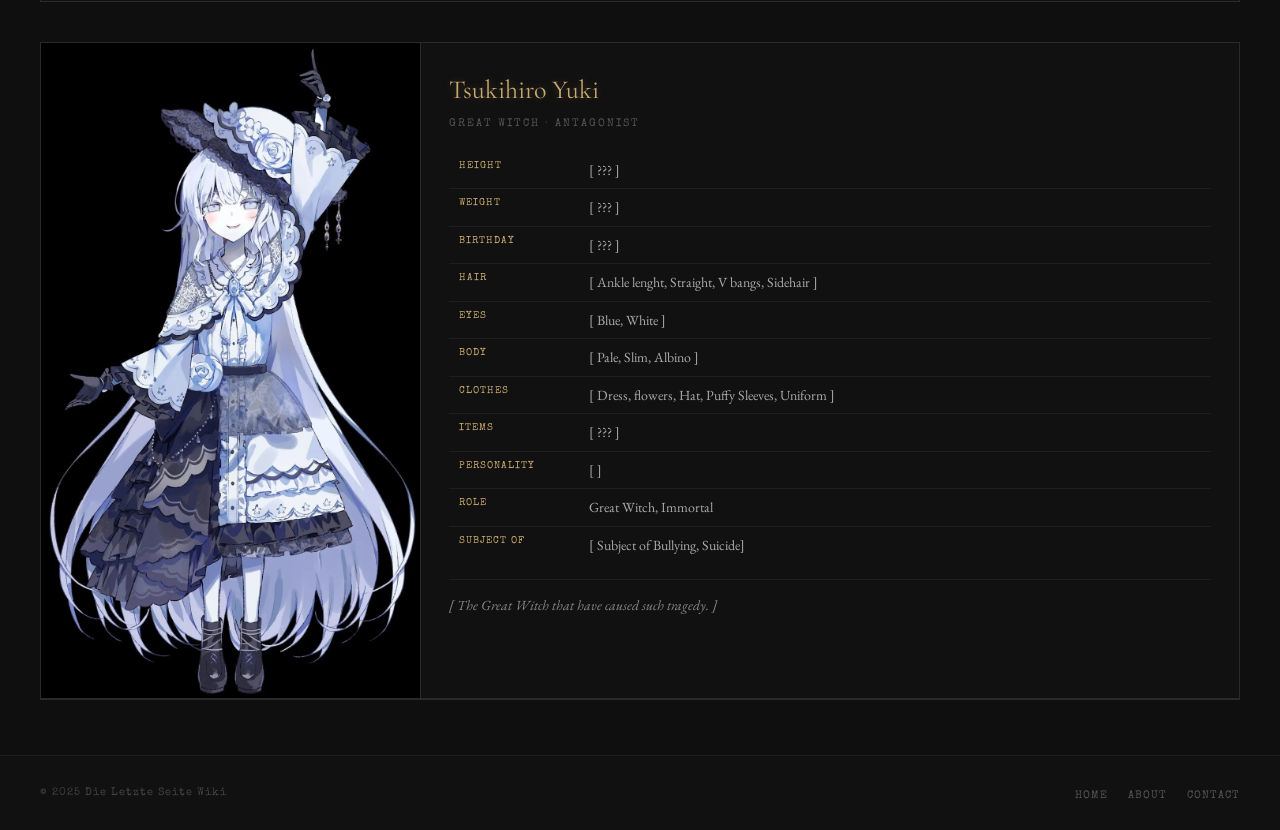
==== commit 54478f9b: "icons, carousel, back to the top button minor fixes in asset names, fixed the carousel getting stuck" ====
--- a/characters.html
+++ b/characters.html
@@ -8,21 +8,6 @@
   <link href="https://fonts.googleapis.com/css2?family=Playfair+Display:ital,wght@0,700;0,900;1,400&family=EB+Garamond:ital,wght@0,400;1,400&family=Special+Elite&display=swap" rel="stylesheet" />
   <link href="https://fonts.googleapis.com/css2?family=Cormorant+Garamond:wght@400;700;900&display=swap" rel="stylesheet">
   <link rel="stylesheet" href="style.css">
-  <style>
-    body::before {
-      content: '';
-      position: fixed;
-      inset: 0;
-      border: 3px solid rgba(201, 168, 76, 0.55);
-      box-shadow:
-        0 0 8px 1px rgba(201, 168, 76, 0.25),
-        0 0 18px 3px rgba(184, 134, 11, 0.15),
-        inset 0 0 8px 1px rgba(201, 168, 76, 0.25),
-        inset 0 0 18px 3px rgba(184, 134, 11, 0.15);
-      pointer-events: none;
-      z-index: 9999;
-    }
-  </style>
 </head>
 <body>
 
@@ -771,7 +756,9 @@
     <ul>
       <li><a href="index.html">Home</a></li>
       <li><a href="#">About</a></li>
-      <li><a href="/cdn-cgi/l/email-protection#a3c9c6d9c6c8cac6cfc1cccfccc5c6d1939ae3c4cec2cacf8dc0ccce" target="_blank">Contact</a></li>
+      <li><a href="mailto:jezekielbolofer09@gmail.com?subject=Die%20Letzte%20Seite%20Wiki%20Inquiry" target="_blank">Contact</a></li>
     </ul>
   </footer>
- +  <script src="script.js"></script>
+</body>
+</html>
--- a/style.css
+++ b/style.css
@@ -1158,7 +1158,7 @@
    ========================================= */
 .back-to-top {
   position: fixed;
-  bottom: 30px;
+  bottom: 90px;
   right: 30px;
   z-index: 99;
   font-size: 20px;
@@ -1185,4 +1185,22 @@
   background-color: #c8a96e;
   color: #111;
   transform: translateY(-3px);
+}
+body::before {
+  content: '';
+  position: fixed;
+  inset: 0;
+  border: 3px solid rgba(201, 168, 76, 0.55);
+  box-shadow:
+    0 0 8px 1px rgba(201, 168, 76, 0.25),
+    0 0 18px 3px rgba(184, 134, 11, 0.15),
+    inset 0 0 8px 1px rgba(201, 168, 76, 0.25),
+    inset 0 0 18px 3px rgba(184, 134, 11, 0.15);
+  pointer-events: none;
+  z-index: 9999;
+}
+
+.bento {
+  grid-template-rows: unset;
+  grid-auto-rows: 180px;
 }
